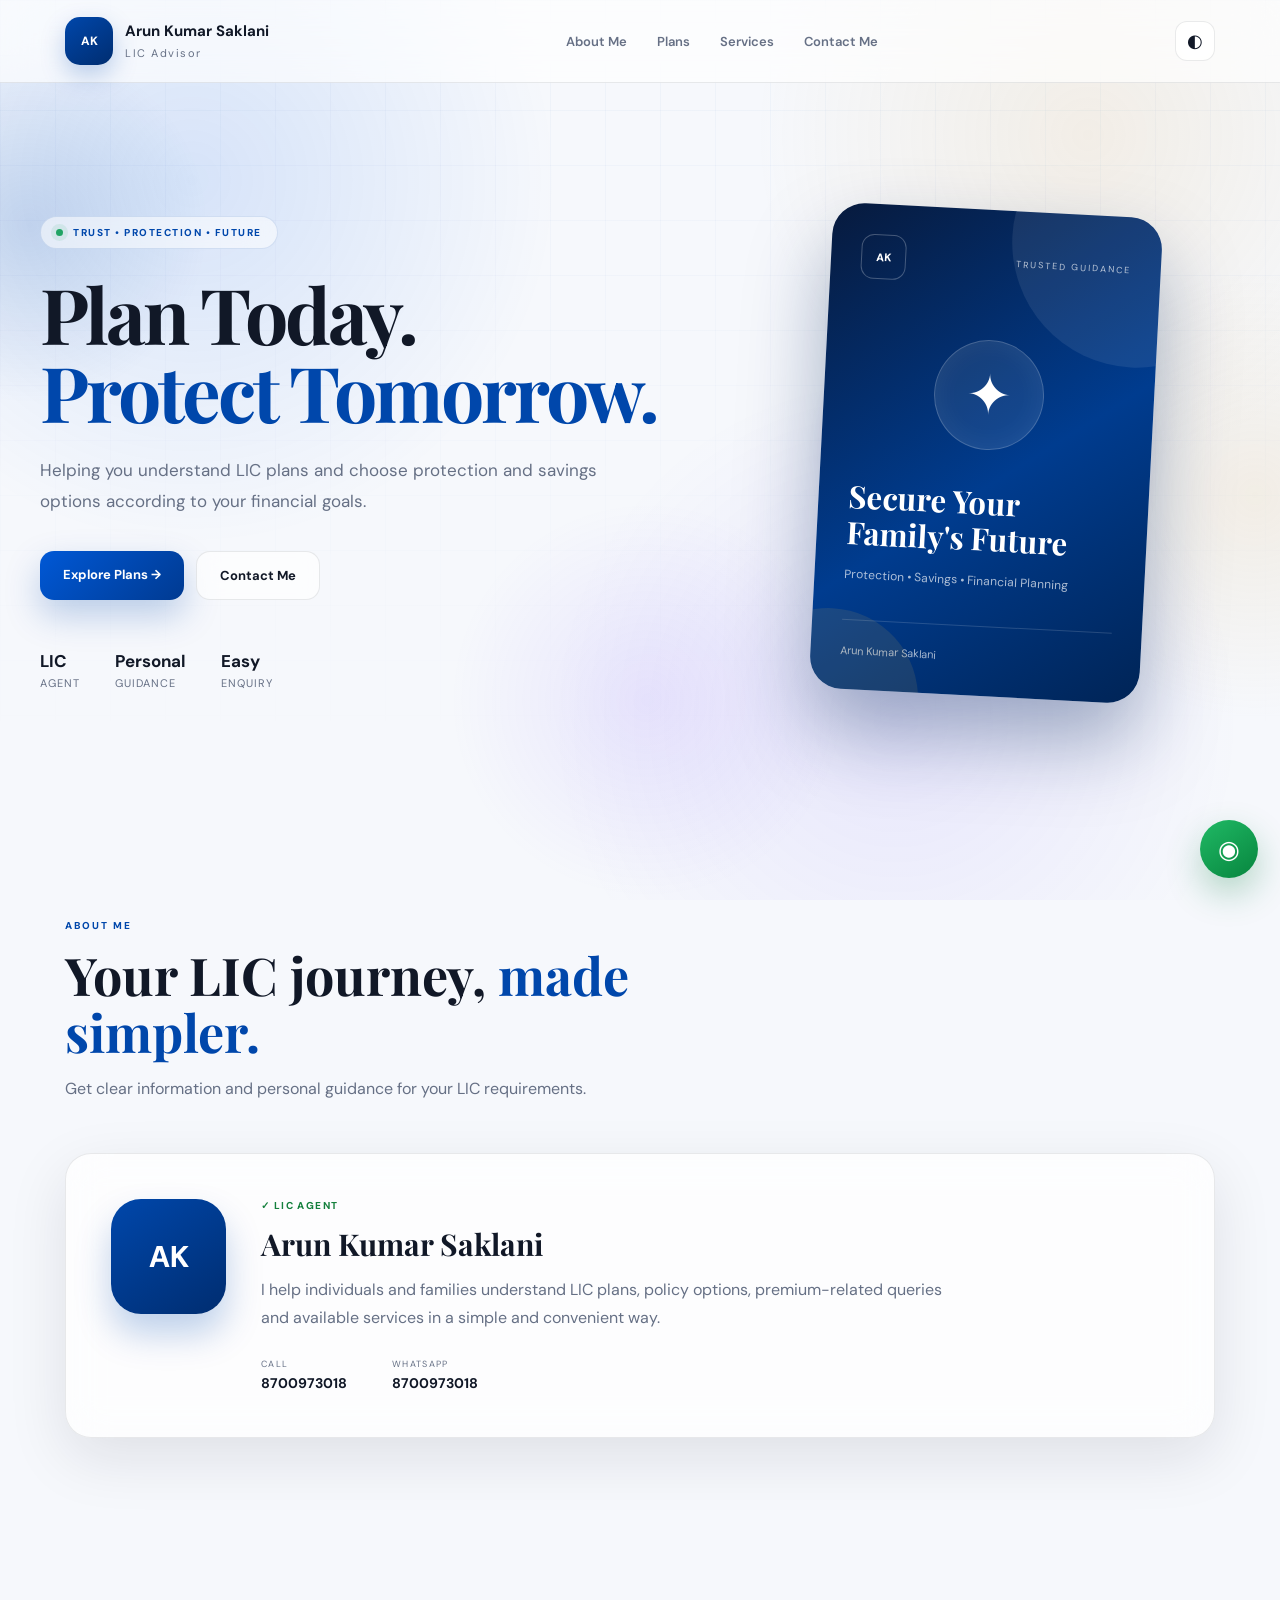
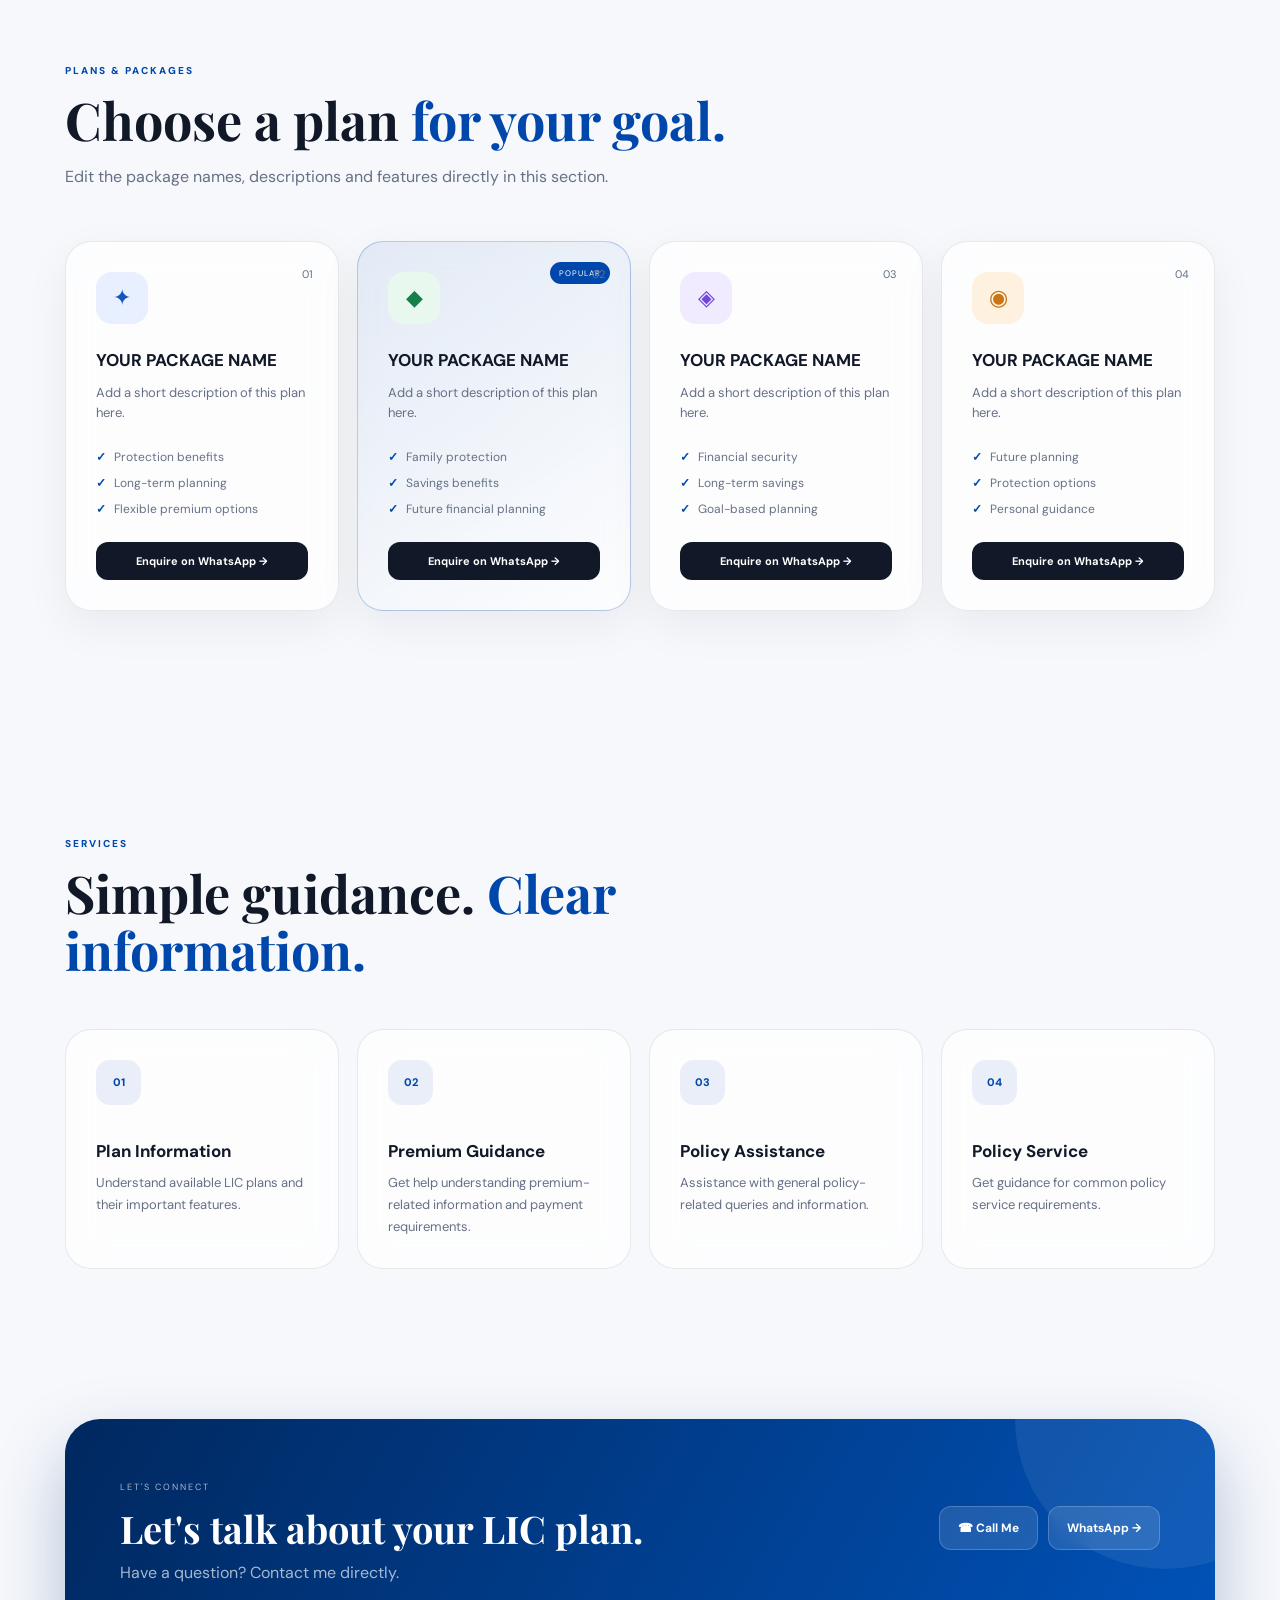
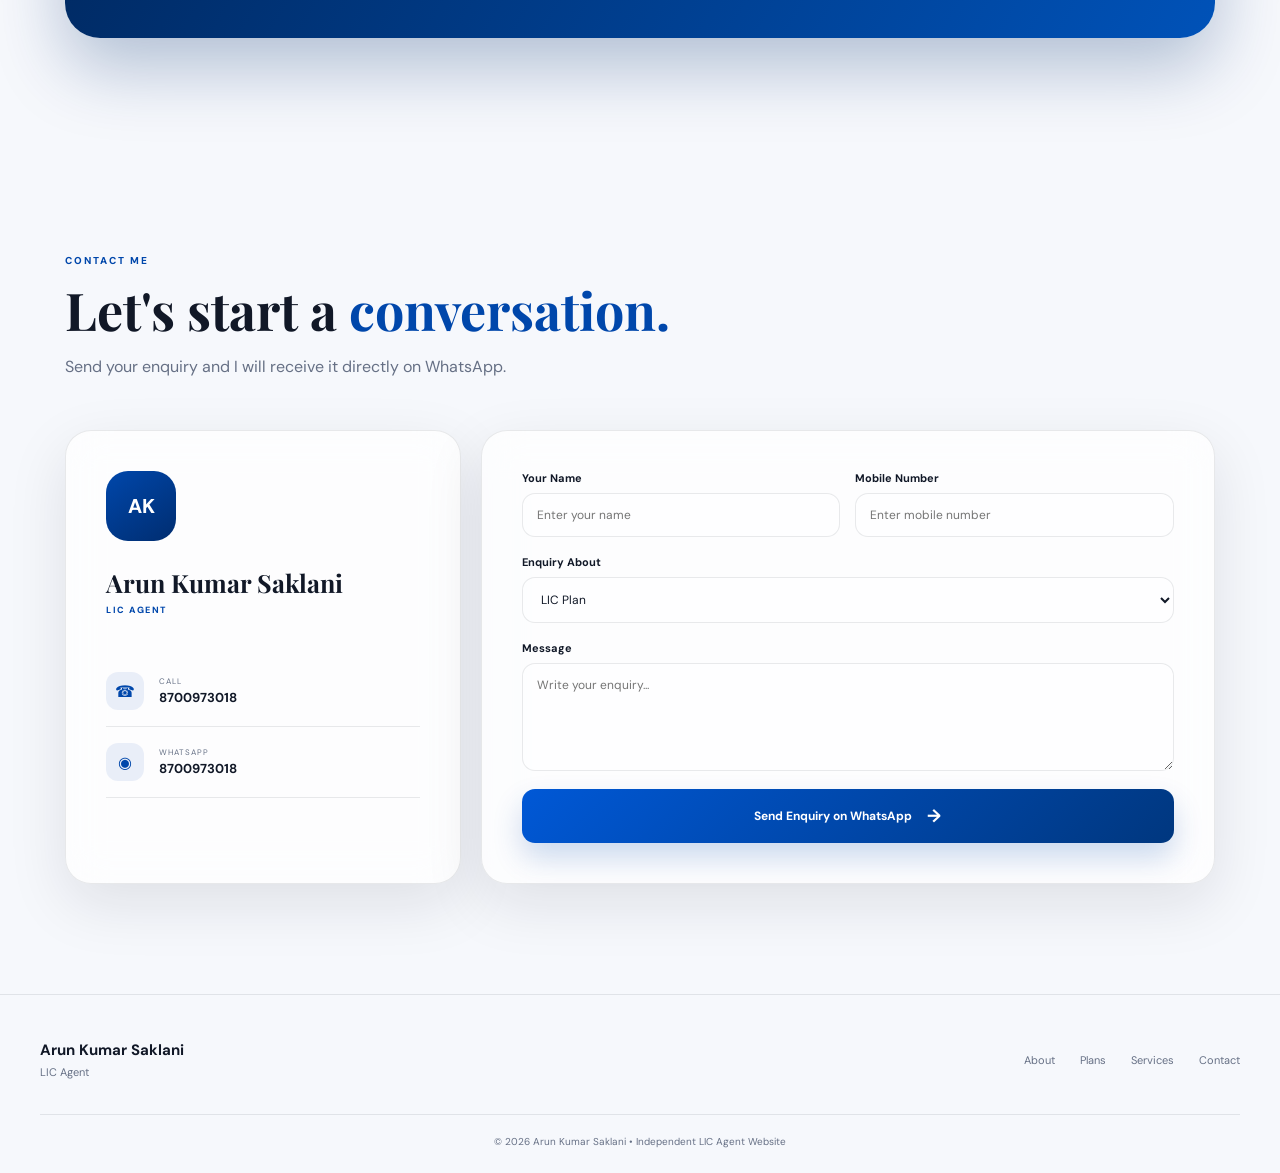
==== index.html @ cab67df2 "Update index.html" ====
<!DOCTYPE html>
<html lang="en">
<head>
    <meta charset="UTF-8">
    <meta name="viewport" content="width=device-width, initial-scale=1.0">

    <title>Arun Kumar Saklani | LIC Advisor</title>

    <link rel="stylesheet" href="style.css">
</head>

<body>

<!-- AESTHETIC BACKGROUND -->
<div class="bg">
    <div class="orb orb1"></div>
    <div class="orb orb2"></div>
    <div class="orb orb3"></div>
</div>


<!-- HEADER -->
<header class="header">

    <div class="nav-container">

        <a class="brand" href="#about">

            <div class="brand-mark">
                AK
            </div>

            <div class="brand-text">
                <h2>Arun Kumar Saklani</h2>
                <span>LIC Advisor</span>
            </div>

        </a>


        <nav id="navMenu">

            <a href="#about">About Me</a>
            <a href="#plans">Plans</a>
            <a href="#services">Services</a>
            <a href="#contact">Contact Me</a>

        </nav>


        <div class="nav-buttons">

            <button
                class="theme-btn"
                onclick="toggleTheme()"
                aria-label="Toggle theme">
                ◐
            </button>

            <button
                class="menu-btn"
                onclick="toggleMenu()"
                aria-label="Open menu">
                ☰
            </button>

        </div>

    </div>

</header>



<!-- HERO -->
<section class="hero">

    <div class="hero-container">


        <!-- LEFT -->
        <div class="hero-content">

            <div class="premium-badge">
                <span></span>
                TRUST • PROTECTION • FUTURE
            </div>


            <h1>
                Plan Today.
                <br>
                <strong>Protect Tomorrow.</strong>
            </h1>


            <p>
                Helping you understand LIC plans and choose
                protection and savings options according to
                your financial goals.
            </p>


            <div class="hero-buttons">

                <a
                    href="#plans"
                    class="primary-btn">
                    Explore Plans →
                </a>

                <a
                    href="#contact"
                    class="secondary-btn">
                    Contact Me
                </a>

            </div>


            <div class="hero-stats">

                <div>
                    <strong>LIC</strong>
                    <span>Agent</span>
                </div>

                <div>
                    <strong>Personal</strong>
                    <span>Guidance</span>
                </div>

                <div>
                    <strong>Easy</strong>
                    <span>Enquiry</span>
                </div>

            </div>

        </div>



        <!-- RIGHT -->
        <div class="hero-visual">

            <div class="glow-circle"></div>


            <div class="security-card">

                <div class="card-top">

                    <div class="card-symbol">
                        AK
                    </div>

                    <span>
                        TRUSTED GUIDANCE
                    </span>

                </div>


                <div class="shield">
                    ✦
                </div>


                <h3>
                    Secure Your
                    <br>
                    Family's Future
                </h3>


                <p>
                    Protection • Savings • Financial Planning
                </p>


                <div class="card-line"></div>


                <small>
                    Arun Kumar Saklani
                </small>

            </div>

        </div>

    </div>

</section>



<!-- ABOUT -->
<section id="about" class="section">

    <div class="section-heading">

        <span>ABOUT ME</span>

        <h2>
            Your LIC journey,
            <strong>made simpler.</strong>
        </h2>

        <p>
            Get clear information and personal guidance
            for your LIC requirements.
        </p>

    </div>


    <div class="about-card">

        <div class="profile-symbol">
            AK
        </div>


        <div class="about-content">

            <div class="verified">
                ✓ LIC AGENT
            </div>


            <h3>
                Arun Kumar Saklani
            </h3>


            <p>
                I help individuals and families understand
                LIC plans, policy options, premium-related
                queries and available services in a simple
                and convenient way.
            </p>


            <div class="contact-mini">

                <div>
                    <span>CALL</span>
                    <strong>8700973018</strong>
                </div>


                <div>
                    <span>WHATSAPP</span>
                    <strong>8700973018</strong>
                </div>

            </div>

        </div>

    </div>

</section>



<!-- PLANS -->
<section id="plans" class="section plans-section">

    <div class="section-heading">

        <span>PLANS & PACKAGES</span>

        <h2>
            Choose a plan
            <strong>for your goal.</strong>
        </h2>

        <p>
            Edit the package names, descriptions and features
            directly in this section.
        </p>

    </div>


    <div class="plans-grid">


        <!-- PACKAGE 1 -->
        <article class="plan-card">

            <div class="plan-icon blue">
                ✦
            </div>

            <div class="plan-number">
                01
            </div>


            <h3>
                YOUR PACKAGE NAME
            </h3>


            <p>
                Add a short description of this plan here.
            </p>


            <ul>

                <li>Protection benefits</li>
                <li>Long-term planning</li>
                <li>Flexible premium options</li>

            </ul>


            <button
                onclick="planMessage('YOUR PACKAGE NAME')">

                Enquire on WhatsApp →

            </button>

        </article>



        <!-- PACKAGE 2 -->
        <article class="plan-card featured">

            <div class="popular">
                POPULAR
            </div>


            <div class="plan-icon green">
                ◆
            </div>


            <div class="plan-number">
                02
            </div>


            <h3>
                YOUR PACKAGE NAME
            </h3>


            <p>
                Add a short description of this plan here.
            </p>


            <ul>

                <li>Family protection</li>
                <li>Savings benefits</li>
                <li>Future financial planning</li>

            </ul>


            <button
                onclick="planMessage('YOUR PACKAGE NAME')">

                Enquire on WhatsApp →

            </button>

        </article>



        <!-- PACKAGE 3 -->
        <article class="plan-card">

            <div class="plan-icon purple">
                ◈
            </div>


            <div class="plan-number">
                03
            </div>


            <h3>
                YOUR PACKAGE NAME
            </h3>


            <p>
                Add a short description of this plan here.
            </p>


            <ul>

                <li>Financial security</li>
                <li>Long-term savings</li>
                <li>Goal-based planning</li>

            </ul>


            <button
                onclick="planMessage('YOUR PACKAGE NAME')">

                Enquire on WhatsApp →

            </button>

        </article>



        <!-- PACKAGE 4 -->
        <article class="plan-card">

            <div class="plan-icon orange">
                ◉
            </div>


            <div class="plan-number">
                04
            </div>


            <h3>
                YOUR PACKAGE NAME
            </h3>


            <p>
                Add a short description of this plan here.
            </p>


            <ul>

                <li>Future planning</li>
                <li>Protection options</li>
                <li>Personal guidance</li>

            </ul>


            <button
                onclick="planMessage('YOUR PACKAGE NAME')">

                Enquire on WhatsApp →

            </button>

        </article>

    </div>

</section>



<!-- SERVICES -->
<section id="services" class="section">

    <div class="section-heading">

        <span>SERVICES</span>

        <h2>
            Simple guidance.
            <strong>Clear information.</strong>
        </h2>

    </div>


    <div class="services-grid">


        <div class="service-card">

            <div class="service-icon">
                01
            </div>

            <h3>
                Plan Information
            </h3>

            <p>
                Understand available LIC plans and
                their important features.
            </p>

        </div>



        <div class="service-card">

            <div class="service-icon">
                02
            </div>

            <h3>
                Premium Guidance
            </h3>

            <p>
                Get help understanding premium-related
                information and payment requirements.
            </p>

        </div>



        <div class="service-card">

            <div class="service-icon">
                03
            </div>

            <h3>
                Policy Assistance
            </h3>

            <p>
                Assistance with general policy-related
                queries and information.
            </p>

        </div>



        <div class="service-card">

            <div class="service-icon">
                04
            </div>

            <h3>
                Policy Service
            </h3>

            <p>
                Get guidance for common policy service
                requirements.
            </p>

        </div>

    </div>

</section>



<!-- CTA -->
<section class="cta-section">

    <div class="cta-card">

        <div>

            <span>
                LET'S CONNECT
            </span>


            <h2>
                Let's talk about
                <strong>your LIC plan.</strong>
            </h2>


            <p>
                Have a question? Contact me directly.
            </p>

        </div>


        <div class="cta-buttons">

            <a href="tel:8700973018">
                ☎ Call Me
            </a>


            <a
                href="https://wa.me/918700973018"
                target="_blank">

                WhatsApp →

            </a>

        </div>

    </div>

</section>



<!-- CONTACT -->
<section id="contact" class="section contact-section">

    <div class="section-heading">

        <span>CONTACT ME</span>

        <h2>
            Let's start a
            <strong>conversation.</strong>
        </h2>

        <p>
            Send your enquiry and I will receive it
            directly on WhatsApp.
        </p>

    </div>


    <div class="contact-grid">


        <!-- CONTACT INFORMATION -->
        <div class="contact-card">

            <div class="contact-logo">
                AK
            </div>


            <h3>
                Arun Kumar Saklani
            </h3>


            <span class="agent-label">
                LIC AGENT
            </span>


            <div class="contact-details">


                <a href="tel:8700973018">

                    <span>☎</span>

                    <div>

                        <small>
                            CALL
                        </small>

                        <strong>
                            8700973018
                        </strong>

                    </div>

                </a>



                <a
                    href="https://wa.me/918700973018"
                    target="_blank">

                    <span>◉</span>

                    <div>

                        <small>
                            WHATSAPP
                        </small>

                        <strong>
                            8700973018
                        </strong>

                    </div>

                </a>

            </div>

        </div>



        <!-- CONTACT FORM -->
        <form
            class="contact-form"
            onsubmit="sendMessage(event)">


            <div class="form-row">


                <div class="input-group">

                    <label>
                        Your Name
                    </label>

                    <input
                        type="text"
                        id="name"
                        placeholder="Enter your name"
                        required>

                </div>



                <div class="input-group">

                    <label>
                        Mobile Number
                    </label>

                    <input
                        type="tel"
                        id="mobile"
                        placeholder="Enter mobile number"
                        required>

                </div>

            </div>



            <div class="input-group">

                <label>
                    Enquiry About
                </label>

                <select id="enquiry">

                    <option>
                        LIC Plan
                    </option>

                    <option>
                        Premium
                    </option>

                    <option>
                        Policy
                    </option>

                    <option>
                        General Enquiry
                    </option>

                </select>

            </div>



            <div class="input-group">

                <label>
                    Message
                </label>

                <textarea
                    id="message"
                    rows="5"
                    placeholder="Write your enquiry..."
                    required></textarea>

            </div>



            <button
                class="send-btn"
                type="submit">

                Send Enquiry on WhatsApp

                <span>
                    →
                </span>

            </button>

        </form>

    </div>

</section>



<!-- FOOTER -->
<footer>

    <div class="footer-inner">

        <div>

            <h3>
                Arun Kumar Saklani
            </h3>

            <p>
                LIC Agent
            </p>

        </div>


        <div class="footer-right">

            <a href="#about">
                About
            </a>

            <a href="#plans">
                Plans
            </a>

            <a href="#services">
                Services
            </a>

            <a href="#contact">
                Contact
            </a>

        </div>

    </div>


    <div class="copyright">

        © 2026 Arun Kumar Saklani • Independent LIC Agent Website

    </div>

</footer>



<!-- FLOATING WHATSAPP -->
<a
    class="floating-whatsapp"
    href="https://wa.me/918700973018"
    target="_blank"
    aria-label="WhatsApp">

    ◉

</a>



<script src="script.js"></script>

</body>
</html>
---- style.css ----
@import url('https://fonts.googleapis.com/css2?family=DM+Sans:wght@400;500;600;700&family=Playfair+Display:wght@600;700&display=swap');


/* =========================
   VARIABLES
========================= */

:root {

    --bg: #f6f8fc;

    --surface: rgba(255,255,255,0.72);

    --surface-solid: #ffffff;

    --text: #111827;

    --muted: #667085;

    --primary: #0047ab;

    --primary-dark: #002e73;

    --border: rgba(15,23,42,0.09);

    --shadow:
        0 20px 60px rgba(15,23,42,0.10);

    --radius: 26px;
}


/* DARK MODE */

body.dark {

    --bg: #070b14;

    --surface: rgba(17,24,39,0.72);

    --surface-solid: #101827;

    --text: #f8fafc;

    --muted: #aab4c5;

    --border: rgba(255,255,255,0.10);

    --shadow:
        0 20px 60px rgba(0,0,0,0.35);
}


/* =========================
   RESET
========================= */

* {

    margin: 0;

    padding: 0;

    box-sizing: border-box;
}


html {

    scroll-behavior: smooth;
}


body {

    font-family:
        "DM Sans",
        sans-serif;

    background:
        var(--bg);

    color:
        var(--text);

    overflow-x: hidden;

    transition:
        background .3s ease,
        color .3s ease;
}


a {

    text-decoration: none;

    color: inherit;
}


button,
input,
textarea,
select {

    font-family: inherit;
}


/* =========================
   AESTHETIC BACKGROUND
========================= */

.bg {

    position: fixed;

    inset: 0;

    z-index: -10;

    overflow: hidden;

    background:

        radial-gradient(
            circle at 15% 20%,
            rgba(0,92,230,.13),
            transparent 28%
        ),

        radial-gradient(
            circle at 85% 15%,
            rgba(214,168,79,.12),
            transparent 25%
        ),

        radial-gradient(
            circle at 70% 80%,
            rgba(87,55,255,.09),
            transparent 30%
        );
}


/* BACKGROUND GRID */

.bg::before {

    content: "";

    position: absolute;

    inset: 0;

    background-image:

        linear-gradient(
            rgba(0,71,171,.035) 1px,
            transparent 1px
        ),

        linear-gradient(
            90deg,
            rgba(0,71,171,.035) 1px,
            transparent 1px
        );

    background-size:
        55px 55px;

    mask-image:
        linear-gradient(
            to bottom,
            black,
            transparent 85%
        );
}


.orb {

    position: absolute;

    border-radius: 50%;

    animation:
        float 12s ease-in-out infinite;
}


.orb1 {

    width: 360px;

    height: 360px;

    background:
        radial-gradient(
            circle,
            rgba(0,71,171,.16),
            transparent 70%
        );

    top: 5%;

    left: -150px;
}


.orb2 {

    width: 450px;

    height: 450px;

    background:
        radial-gradient(
            circle,
            rgba(214,168,79,.13),
            transparent 70%
        );

    top: 30%;

    right: -200px;

    animation-delay:
        -4s;
}


.orb3 {

    width: 400px;

    height: 400px;

    background:
        radial-gradient(
            circle,
            rgba(110,70,255,.10),
            transparent 70%
        );

    bottom: 0;

    left: 35%;

    animation-delay:
        -7s;
}


@keyframes float {

    0%,100% {

        transform:
            translateY(0)
            scale(1);
    }

    50% {

        transform:
            translateY(-35px)
            scale(1.05);
    }
}


/* =========================
   HEADER
========================= */

.header {

    position: sticky;

    top: 0;

    z-index: 100;

    backdrop-filter:
        blur(20px);

    background:
        rgba(255,255,255,.65);

    border-bottom:
        1px solid var(--border);
}


body.dark .header {

    background:
        rgba(7,11,20,.70);
}


.nav-container {

    max-width: 1200px;

    margin: auto;

    padding:
        17px 25px;

    display: flex;

    align-items: center;

    justify-content: space-between;

    gap: 20px;
}


/* BRAND */

.brand {

    display: flex;

    align-items: center;

    gap: 12px;
}


.brand-mark {

    width: 48px;

    height: 48px;

    border-radius: 15px;

    display: grid;

    place-items: center;

    color: white;

    font-size: 12px;

    font-weight: 800;

    background:
        linear-gradient(
            145deg,
            #0047ab,
            #002d70
        );

    box-shadow:
        0 10px 25px
        rgba(0,71,171,.25);
}


.brand h2 {

    font-size: 15px;

    font-weight: 700;
}


.brand span {

    font-size: 11px;

    color:
        var(--muted);

    letter-spacing:
        1.5px;
}


/* NAV */

nav {

    display: flex;

    align-items: center;

    gap: 30px;
}


nav a {

    font-size: 13px;

    font-weight: 600;

    color:
        var(--muted);

    transition:
        .25s;
}


nav a:hover {

    color:
        var(--primary);

    transform:
        translateY(-1px);
}


/* NAV BUTTONS */

.nav-buttons {

    display: flex;

    gap: 8px;
}


.theme-btn,
.menu-btn {

    width: 40px;

    height: 40px;

    border:
        1px solid var(--border);

    background:
        var(--surface);

    color:
        var(--text);

    border-radius:
        12px;

    cursor:
        pointer;

    font-size:
        18px;

    backdrop-filter:
        blur(10px);
}


.menu-btn {

    display: none;
}


/* =========================
   HERO
========================= */

.hero {

    min-height:
        720px;

    display:
        flex;

    align-items:
        center;

    padding:
        100px 25px 80px;

    position:
        relative;
}


.hero-container {

    width: 100%;

    max-width:
        1200px;

    margin:
        auto;

    display:
        grid;

    grid-template-columns:
        1.1fr .9fr;

    align-items:
        center;

    gap:
        70px;
}


.premium-badge {

    display:
        inline-flex;

    align-items:
        center;

    gap:
        10px;

    padding:
        9px 15px;

    border-radius:
        100px;

    border:
        1px solid
        rgba(0,71,171,.13);

    background:
        rgba(255,255,255,.55);

    backdrop-filter:
        blur(15px);

    color:
        var(--primary);

    font-size:
        10px;

    font-weight:
        800;

    letter-spacing:
        1.5px;
}


.premium-badge span {

    width:
        7px;

    height:
        7px;

    border-radius:
        50%;

    background:
        #20a464;

    box-shadow:
        0 0 0 5px
        rgba(32,164,100,.10);
}


.hero h1 {

    font-family:
        "Playfair Display",
        serif;

    font-size:
        clamp(48px, 6vw, 78px);

    line-height:
        1.02;

    letter-spacing:
        -3px;

    margin:
        25px 0;
}


.hero h1 strong {

    color:
        var(--primary);
}


.hero-content > p {

    max-width:
        570px;

    font-size:
        17px;

    line-height:
        1.8;

    color:
        var(--muted);
}


/* HERO BUTTONS */

.hero-buttons {

    display:
        flex;

    gap:
        12px;

    margin-top:
        35px;
}


.primary-btn,
.secondary-btn {

    padding:
        15px 23px;

    border-radius:
        14px;

    font-weight:
        700;

    font-size:
        13px;

    transition:
        .3s;
}


.primary-btn {

    color:
        white;

    background:
        linear-gradient(
            135deg,
            #0058d6,
            #003a91
        );

    box-shadow:
        0 15px 35px
        rgba(0,71,171,.25);
}


.primary-btn:hover {

    transform:
        translateY(-3px);

    box-shadow:
        0 20px 45px
        rgba(0,71,171,.35);
}


.secondary-btn {

    background:
        rgba(255,255,255,.65);

    border:
        1px solid var(--border);

    color:
        var(--text);

    backdrop-filter:
        blur(10px);
}


.secondary-btn:hover {

    transform:
        translateY(-3px);
}


/* HERO STATS */

.hero-stats {

    display:
        flex;

    gap:
        35px;

    margin-top:
        50px;
}


.hero-stats div {

    display:
        flex;

    flex-direction:
        column;

    gap:
        4px;
}


.hero-stats strong {

    font-size:
        17px;
}


.hero-stats span {

    color:
        var(--muted);

    font-size:
        11px;

    text-transform:
        uppercase;

    letter-spacing:
        1px;
}


/* =========================
   HERO CARD
========================= */

.hero-visual {

    position:
        relative;

    min-height:
        480px;

    display:
        grid;

    place-items:
        center;
}


.glow-circle {

    position:
        absolute;

    width:
        380px;

    height:
        380px;

    border-radius:
        50%;

    background:
        radial-gradient(
            circle,
            rgba(0,71,171,.18),
            transparent 68%
        );

    filter:
        blur(5px);
}


.security-card {

    width:
        330px;

    min-height:
        420px;

    padding:
        30px;

    border-radius:
        32px;

    color:
        white;

    position:
        relative;

    overflow:
        hidden;

    background:
        linear-gradient(
            145deg,
            #071a3d,
            #003c8f 55%,
            #002456
        );

    box-shadow:
        0 40px 80px
        rgba(0,35,90,.35);

    transform:
        rotate(3deg);

    transition:
        .5s;
}


.security-card:hover {

    transform:
        rotate(0deg)
        translateY(-8px);
}


.security-card::before {

    content:
        "";

    position:
        absolute;

    width:
        250px;

    height:
        250px;

    border-radius:
        50%;

    top:
        -100px;

    right:
        -100px;

    background:
        rgba(255,255,255,.08);
}


.security-card::after {

    content:
        "";

    position:
        absolute;

    width:
        180px;

    height:
        180px;

    border-radius:
        50%;

    bottom:
        -100px;

    left:
        -70px;

    background:
        rgba(214,168,79,.12);
}


.card-top {

    display:
        flex;

    justify-content:
        space-between;

    align-items:
        center;

    position:
        relative;

    z-index:
        2;
}


.card-top span {

    font-size:
        9px;

    letter-spacing:
        2px;

    opacity:
        .7;
}


.card-symbol {

    width:
        45px;

    height:
        45px;

    display:
        grid;

    place-items:
        center;

    border-radius:
        13px;

    border:
        1px solid
        rgba(255,255,255,.25);

    font-size:
        11px;

    font-weight:
        800;
}


.shield {

    width:
        110px;

    height:
        110px;

    border-radius:
        50%;

    margin:
        55px auto 35px;

    display:
        grid;

    place-items:
        center;

    font-size:
        55px;

    border:
        1px solid
        rgba(255,255,255,.2);

    background:
        rgba(255,255,255,.08);

    box-shadow:
        inset 0 0 30px
        rgba(255,255,255,.06);
}


.security-card h3 {

    font-family:
        "Playfair Display",
        serif;

    font-size:
        31px;

    line-height:
        1.15;

    position:
        relative;

    z-index:
        2;
}


.security-card p {

    margin-top:
        16px;

    color:
        rgba(255,255,255,.68);

    font-size:
        12px;

    line-height:
        1.6;
}


.card-line {

    height:
        1px;

    background:
        rgba(255,255,255,.15);

    margin:
        35px 0 18px;
}


.security-card small {

    color:
        rgba(255,255,255,.65);

    font-size:
        11px;
}


/* =========================
   SECTIONS
========================= */

.section {

    max-width:
        1200px;

    margin:
        auto;

    padding:
        110px 25px;
}


.section-heading {

    max-width:
        720px;

    margin-bottom:
        50px;
}


.section-heading > span {

    color:
        var(--primary);

    font-size:
        10px;

    font-weight:
        800;

    letter-spacing:
        2px;
}


.section-heading h2 {

    font-family:
        "Playfair Display",
        serif;

    font-size:
        clamp(34px, 5vw, 52px);

    line-height:
        1.1;

    margin-top:
        12px;
}


.section-heading h2 strong {

    color:
        var(--primary);
}


.section-heading p {

    color:
        var(--muted);

    margin-top:
        15px;

    line-height:
        1.7;
}


/* =========================
   ABOUT
========================= */

.about-card {

    display:
        flex;

    gap:
        35px;

    padding:
        45px;

    border:
        1px solid var(--border);

    background:
        var(--surface);

    backdrop-filter:
        blur(20px);

    border-radius:
        var(--radius);

    box-shadow:
        var(--shadow);
}


.profile-symbol {

    min-width:
        115px;

    height:
        115px;

    border-radius:
        30px;

    display:
        grid;

    place-items:
        center;

    color:
        white;

    font-size:
        30px;

    font-weight:
        800;

    background:
        linear-gradient(
            145deg,
            #0047ab,
            #002d70
        );

    box-shadow:
        0 20px 35px
        rgba(0,71,171,.25);
}


.verified {

    color:
        #15803d;

    font-size:
        10px;

    font-weight:
        800;

    letter-spacing:
        1.4px;

    margin-bottom:
        12px;
}


.about-content h3 {

    font-family:
        "Playfair Display",
        serif;

    font-size:
        30px;
}


.about-content > p {

    color:
        var(--muted);

    line-height:
        1.8;

    margin-top:
        12px;

    max-width:
        700px;
}


.contact-mini {

    display:
        flex;

    gap:
        45px;

    margin-top:
        25px;
}


.contact-mini div {

    display:
        flex;

    flex-direction:
        column;

    gap:
        4px;
}


.contact-mini span {

    font-size:
        9px;

    color:
        var(--muted);

    letter-spacing:
        1.3px;
}


.contact-mini strong {

    font-size:
        14px;
}


/* =========================
   PLANS
========================= */

.plans-grid {

    display:
        grid;

    grid-template-columns:
        repeat(4,1fr);

    gap:
        18px;
}


.plan-card {

    padding:
        30px;

    border-radius:
        var(--radius);

    background:
        var(--surface);

    border:
        1px solid var(--border);

    backdrop-filter:
        blur(20px);

    box-shadow:
        0 15px 45px
        rgba(15,23,42,.06);

    position:
        relative;

    overflow:
        hidden;

    transition:
        .35s;
}


.plan-card:hover {

    transform:
        translateY(-8px);

    box-shadow:
        0 25px 60px
        rgba(15,23,42,.12);
}


.plan-card.featured {

    border:
        1px solid
        rgba(0,71,171,.25);

    background:
        linear-gradient(
            145deg,
            rgba(0,71,171,.08),
            var(--surface)
        );
}


.popular {

    position:
        absolute;

    top:
        20px;

    right:
        20px;

    font-size:
        8px;

    letter-spacing:
        1px;

    padding:
        6px 9px;

    border-radius:
        50px;

    background:
        var(--primary);

    color:
        white;
}


.plan-icon {

    width:
        52px;

    height:
        52px;

    border-radius:
        16px;

    display:
        grid;

    place-items:
        center;

    font-size:
        22px;

    margin-bottom:
        25px;
}


.blue {

    background:
        #e8f0ff;

    color:
        #1455c0;
}


.green {

    background:
        #e8f8ef;

    color:
        #16804a;
}


.purple {

    background:
        #f0ebff;

    color:
        #7047d9;
}


.orange {

    background:
        #fff1df;

    color:
        #c87518;
}


.plan-number {

    position:
        absolute;

    top:
        25px;

    right:
        25px;

    color:
        var(--muted);

    font-size:
        11px;
}


.plan-card h3 {

    font-size:
        17px;

    margin-bottom:
        12px;
}


.plan-card p {

    color:
        var(--muted);

    font-size:
        13px;

    line-height:
        1.6;
}


.plan-card ul {

    list-style:
        none;

    margin:
        25px 0;
}


.plan-card li {

    font-size:
        12px;

    color:
        var(--muted);

    margin-bottom:
        10px;
}


.plan-card li::before {

    content:
        "✓";

    color:
        var(--primary);

    font-weight:
        800;

    margin-right:
        8px;
}


.plan-card button {

    width:
        100%;

    padding:
        12px;

    border:
        0;

    border-radius:
        12px;

    background:
        var(--text);

    color:
        var(--surface-solid);

    cursor:
        pointer;

    font-size:
        11px;

    font-weight:
        700;

    transition:
        .25s;
}


.plan-card button:hover {

    background:
        var(--primary);

    color:
        white;
}


/* =========================
   SERVICES
========================= */

.services-grid {

    display:
        grid;

    grid-template-columns:
        repeat(4,1fr);

    gap:
        18px;
}


.service-card {

    padding:
        30px;

    min-height:
        230px;

    border-radius:
        var(--radius);

    background:
        var(--surface);

    border:
        1px solid var(--border);

    backdrop-filter:
        blur(18px);

    transition:
        .3s;
}


.service-card:hover {

    transform:
        translateY(-6px);

    border-color:
        rgba(0,71,171,.20);
}


.service-icon {

    width:
        45px;

    height:
        45px;

    border-radius:
        14px;

    display:
        grid;

    place-items:
        center;

    background:
        rgba(0,71,171,.08);

    color:
        var(--primary);

    font-weight:
        800;

    font-size:
        11px;

    margin-bottom:
        35px;
}


.service-card h3 {

    font-size:
        17px;

    margin-bottom:
        10px;
}


.service-card p {

    color:
        var(--muted);

    font-size:
        13px;

    line-height:
        1.7;
}


/* =========================
   CTA
========================= */

.cta-section {

    max-width:
        1200px;

    margin:
        auto;

    padding:
        40px 25px 100px;
}


.cta-card {

    padding:
        55px;

    border-radius:
        35px;

    color:
        white;

    display:
        flex;

    align-items:
        center;

    justify-content:
        space-between;

    gap:
        40px;

    position:
        relative;

    overflow:
        hidden;

    background:
        linear-gradient(
            120deg,
            #00285f,
            #0052b8
        );

    box-shadow:
        0 30px 70px
        rgba(0,48,110,.28);
}


.cta-card::after {

    content:
        "";

    position:
        absolute;

    width:
        300px;

    height:
        300px;

    border-radius:
        50%;

    right:
        -100px;

    top:
        -150px;

    background:
        rgba(255,255,255,.07);
}


.cta-card > div {

    position:
        relative;

    z-index:
        2;
}


.cta-card span {

    font-size:
        9px;

    letter-spacing:
        2px;

    opacity:
        .65;
}


.cta-card h2 {

    font-family:
        "Playfair Display",
        serif;

    font-size:
        38px;

    margin-top:
        8px;
}


.cta-card p {

    margin-top:
        8px;

    opacity:
        .65;
}


.cta-buttons {

    display:
        flex;

    gap:
        10px;
}


.cta-buttons a {

    padding:
        13px 18px;

    border-radius:
        12px;

    font-size:
        12px;

    font-weight:
        700;

    background:
        rgba(255,255,255,.12);

    border:
        1px solid
        rgba(255,255,255,.20);

    backdrop-filter:
        blur(10px);
}


/* =========================
   CONTACT
========================= */

.contact-grid {

    display:
        grid;

    grid-template-columns:
        .7fr 1.3fr;

    gap:
        20px;
}


.contact-card,
.contact-form {

    padding:
        40px;

    border-radius:
        var(--radius);

    background:
        var(--surface);

    border:
        1px solid var(--border);

    backdrop-filter:
        blur(20px);

    box-shadow:
        var(--shadow);
}


.contact-logo {

    width:
        70px;

    height:
        70px;

    border-radius:
        22px;

    display:
        grid;

    place-items:
        center;

    background:
        linear-gradient(
            145deg,
            #0047ab,
            #002d70
        );

    color:
        white;

    font-size:
        20px;

    font-weight:
        800;

    margin-bottom:
        25px;
}


.contact-card h3 {

    font-family:
        "Playfair Display",
        serif;

    font-size:
        25px;
}


.agent-label {

    display:
        block;

    color:
        var(--primary);

    font-size:
        9px;

    font-weight:
        800;

    letter-spacing:
        1.5px;

    margin-top:
        5px;
}


.contact-details {

    margin-top:
        40px;
}


.contact-details a {

    display:
        flex;

    align-items:
        center;

    gap:
        15px;

    padding:
        16px 0;

    border-bottom:
        1px solid var(--border);
}


.contact-details a > span {

    width:
        38px;

    height:
        38px;

    display:
        grid;

    place-items:
        center;

    border-radius:
        12px;

    background:
        rgba(0,71,171,.08);

    color:
        var(--primary);
}


.contact-details div {

    display:
        flex;

    flex-direction:
        column;

    gap:
        3px;
}


.contact-details small {

    font-size:
        8px;

    color:
        var(--muted);

    letter-spacing:
        1px;
}


.contact-details strong {

    font-size:
        13px;
}


/* FORM */

.form-row {

    display:
        grid;

    grid-template-columns:
        1fr 1fr;

    gap:
        15px;
}


.input-group {

    display:
        flex;

    flex-direction:
        column;

    gap:
        8px;

    margin-bottom:
        18px;
}


.input-group label {

    font-size:
        11px;

    font-weight:
        700;
}


.input-group input,
.input-group textarea,
.input-group select {

    width:
        100%;

    border:
        1px solid var(--border);

    background:
        rgba(255,255,255,.35);

    color:
        var(--text);

    outline:
        none;

    border-radius:
        13px;

    padding:
        13px 14px;

    font-size:
        12px;

    resize:
        vertical;
}


body.dark
.input-group input,
body.dark
.input-group textarea,
body.dark
.input-group select {

    background:
        rgba(255,255,255,.04);
}


.input-group input:focus,
.input-group textarea:focus,
.input-group select:focus {

    border-color:
        rgba(0,71,171,.45);

    box-shadow:
        0 0 0 4px
        rgba(0,71,171,.07);
}


.send-btn {

    width:
        100%;

    border:
        0;

    padding:
        15px;

    border-radius:
        13px;

    background:
        linear-gradient(
            135deg,
            #0058d6,
            #00377f
        );

    color:
        white;

    font-size:
        12px;

    font-weight:
        700;

    cursor:
        pointer;

    display:
        flex;

    align-items:
        center;

    justify-content:
        center;

    gap:
        15px;

    box-shadow:
        0 15px 30px
        rgba(0,71,171,.20);
}


.send-btn span {

    font-size:
        18px;
}


/* =========================
   FOOTER
========================= */

footer {

    border-top:
        1px solid var(--border);

    padding:
        45px 25px 25px;
}


.footer-inner {

    max-width:
        1200px;

    margin:
        auto;

    display:
        flex;

    justify-content:
        space-between;

    gap:
        30px;
}


.footer-inner h3 {

    font-size:
        15px;
}


.footer-inner p {

    color:
        var(--muted);

    font-size:
        11px;

    margin-top:
        5px;
}


.footer-right {

    display:
        flex;

    gap:
        25px;

    align-items:
        center;
}


.footer-right a {

    color:
        var(--muted);

    font-size:
        11px;
}


.footer-right a:hover {

    color:
        var(--primary);
}


.copyright {

    max-width:
        1200px;

    margin:
        35px auto 0;

    padding-top:
        20px;

    border-top:
        1px solid var(--border);

    text-align:
        center;

    color:
        var(--muted);

    font-size:
        10px;
}


/* =========================
   FLOATING WHATSAPP
========================= */

.floating-whatsapp {

    position:
        fixed;

    right:
        22px;

    bottom:
        22px;

    width:
        58px;

    height:
        58px;

    display:
        grid;

    place-items:
        center;

    border-radius:
        50%;

    background:
        linear-gradient(
            145deg,
            #20b965,
            #07853e
        );

    color:
        white;

    font-size:
        25px;

    box-shadow:
        0 15px 35px
        rgba(15,130,70,.30);

    z-index:
        90;

    transition:
        .3s;
}


.floating-whatsapp:hover {

    transform:
        translateY(-5px)
        scale(1.05);
}


/* =========================
   TABLET
========================= */

@media(max-width:900px) {

    nav {

        display:
            none;

        position:
            absolute;

        left:
            20px;

        right:
            20px;

        top:
            75px;

        padding:
            20px;

        flex-direction:
            column;

        align-items:
            stretch;

        background:
            var(--surface-solid);

        border:
            1px solid var(--border);

        border-radius:
            20px;

        box-shadow:
            var(--shadow);
    }


    nav.active {

        display:
            flex;
    }


    .menu-btn {

        display:
            block;
    }


    .hero-container {

        grid-template-columns:
            1fr;

        text-align:
            center;
    }


    .hero-content > p {

        margin:
            auto;
    }


    .hero-buttons,
    .hero-stats {

        justify-content:
            center;
    }


    .hero-visual {

        min-height:
            430px;
    }


    .plans-grid,
    .services-grid {

        grid-template-columns:
            repeat(2,1fr);
    }


    .contact-grid {

        grid-template-columns:
            1fr;
    }

}


/* =========================
   MOBILE
========================= */

@media(max-width:600px) {

    .nav-container {

        padding:
            13px 17px;
    }


    .brand h2 {

        font-size:
            13px;
    }


    .brand span {

        font-size:
            9px;
    }


    .brand-mark {

        width:
            42px;

        height:
            42px;
    }


    .hero {

        padding:
            75px 18px 60px;
    }


    .hero h1 {

        font-size:
            47px;

        letter-spacing:
            -2px;
    }


    .hero-content > p {

        font-size:
            14px;
    }


    .hero-buttons {

        flex-direction:
            column;
    }


    .primary-btn,
    .secondary-btn {

        text-align:
            center;

        width:
            100%;
    }


    .hero-stats {

        gap:
            20px;
    }


    .security-card {

        width:
            290px;

        min-height:
            390px;
    }


    .section {

        padding:
            75px 18px;
    }


    .about-card {

        padding:
            25px;

        flex-direction:
            column;
    }


    .contact-mini {

        flex-direction:
            column;

        gap:
            15px;
    }


    .plans-grid,
    .services-grid {

        grid-template-columns:
            1fr;
    }


    .cta-section {

        padding:
            20px 18px 70px;
    }


    .cta-card {

        padding:
            35px 25px;

        flex-direction:
            column;

        align-items:
            flex-start;
    }


    .cta-card h2 {

        font-size:
            32px;
    }


    .cta-buttons {

        width:
            100%;

        flex-direction:
            column;
    }


    .cta-buttons a {

        text-align:
            center;
    }


    .contact-card,
    .contact-form {

        padding:
            25px;
    }


    .form-row {

        grid-template-columns:
            1fr;
    }


    .footer-inner {

        flex-direction:
            column;
    }


    .footer-right {

        flex-wrap:
            wrap;
    }

}
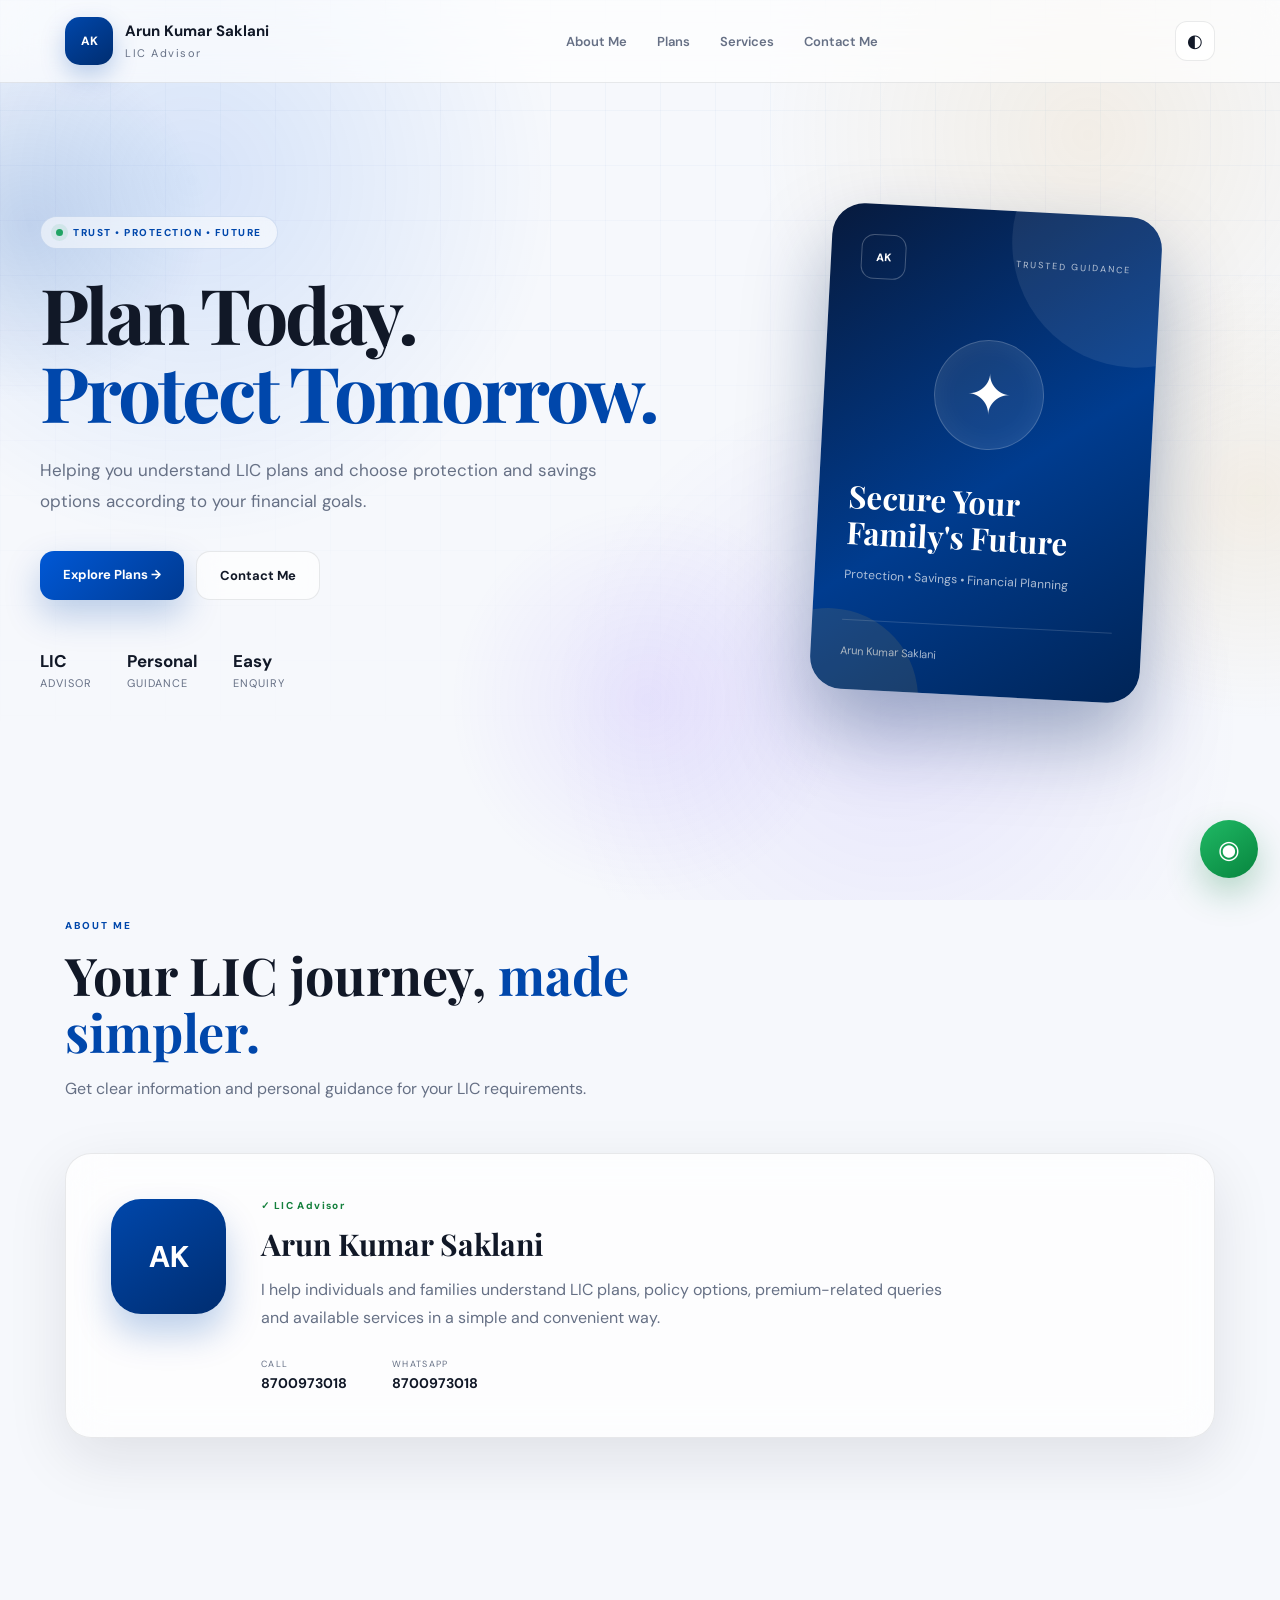
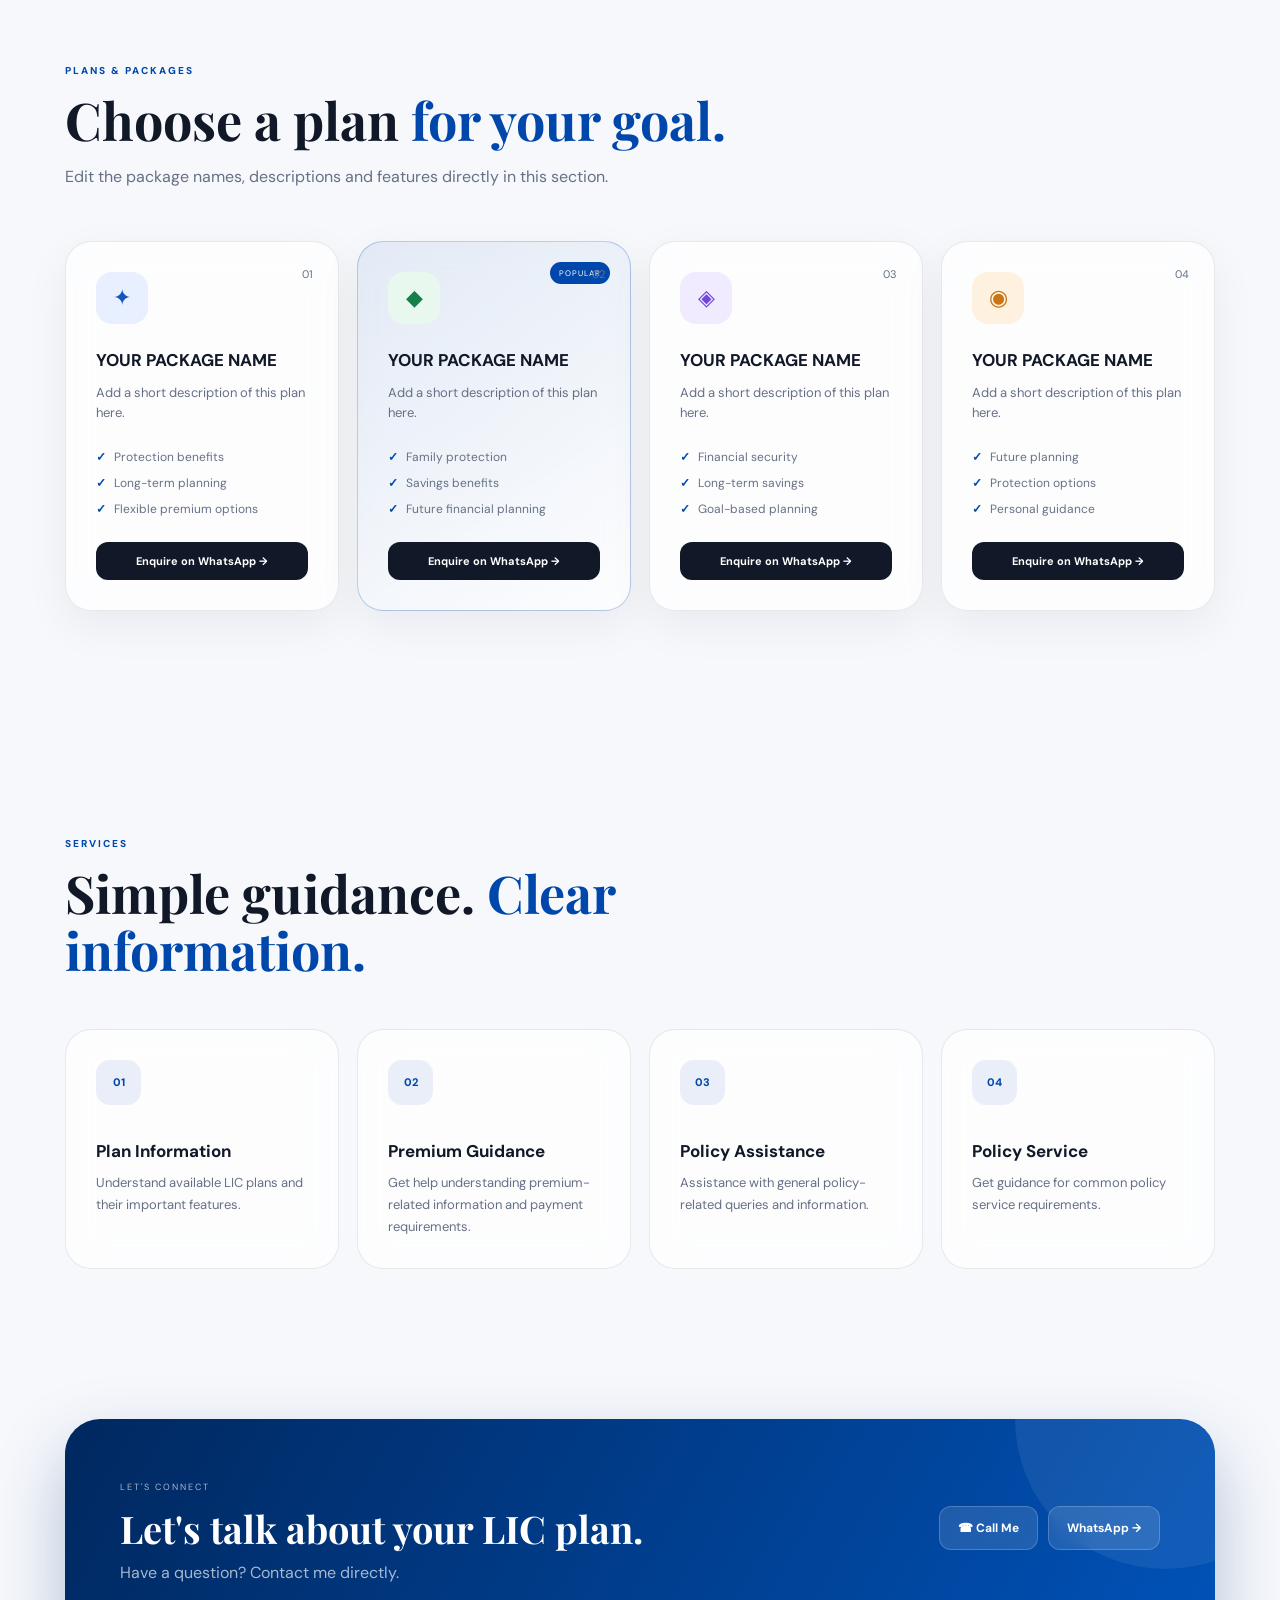
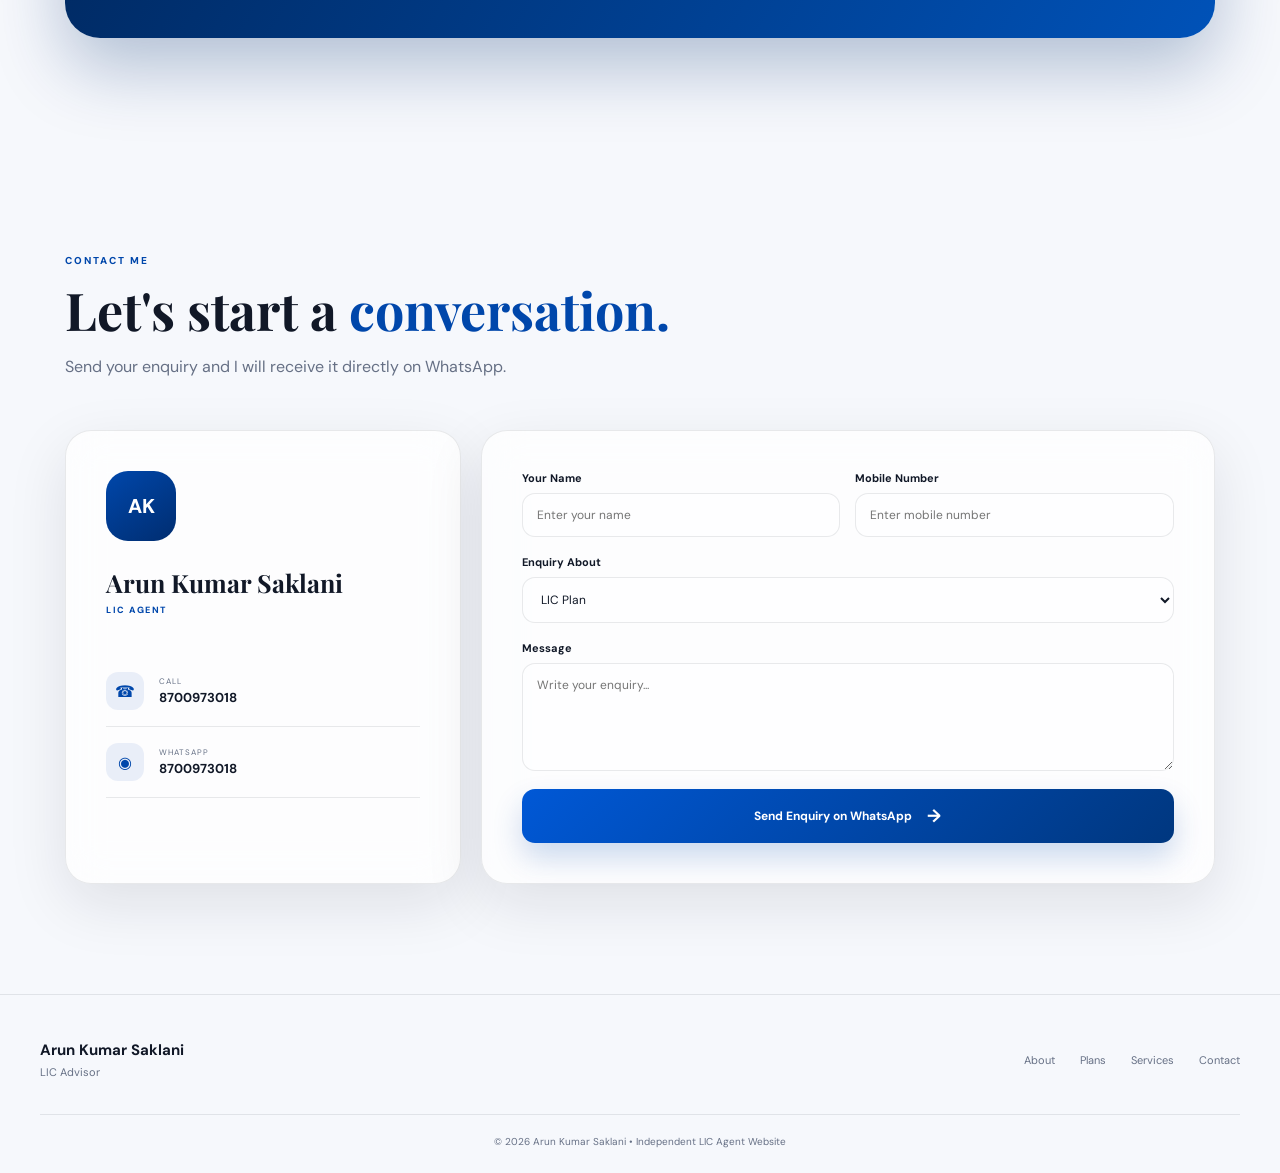
==== commit fa1292f7: "Update index.html" ====
--- a/index.html
+++ b/index.html
@@ -122,7 +122,7 @@
 
                 <div>
                     <strong>LIC</strong>
-                    <span>Agent</span>
+                    <span>Advisor</span>
                 </div>
 
                 <div>
@@ -226,7 +226,7 @@
         <div class="about-content">
 
             <div class="verified">
-                ✓ LIC AGENT
+                ✓ LIC Advisor
             </div>
 
 
@@ -826,7 +826,7 @@
             </h3>
 
             <p>
-                LIC Agent
+                LIC Advisor
             </p>
 
         </div>
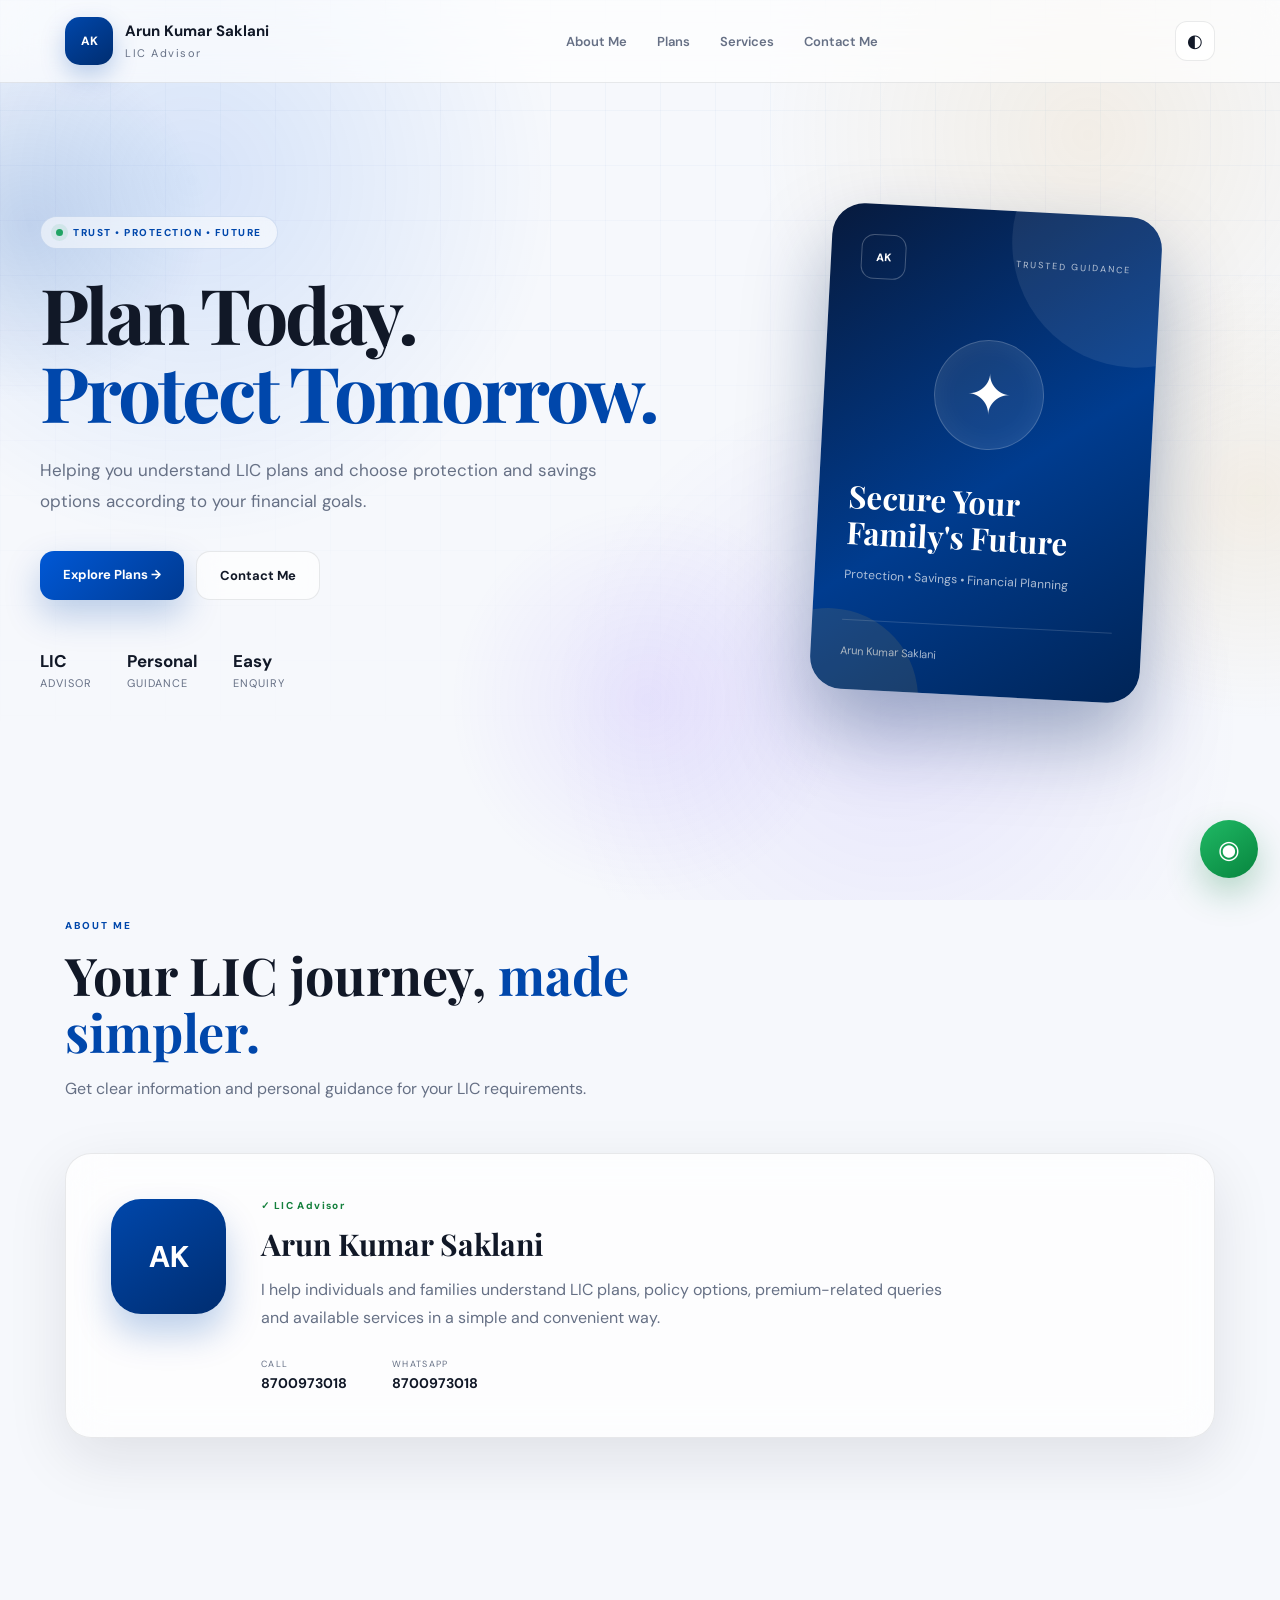
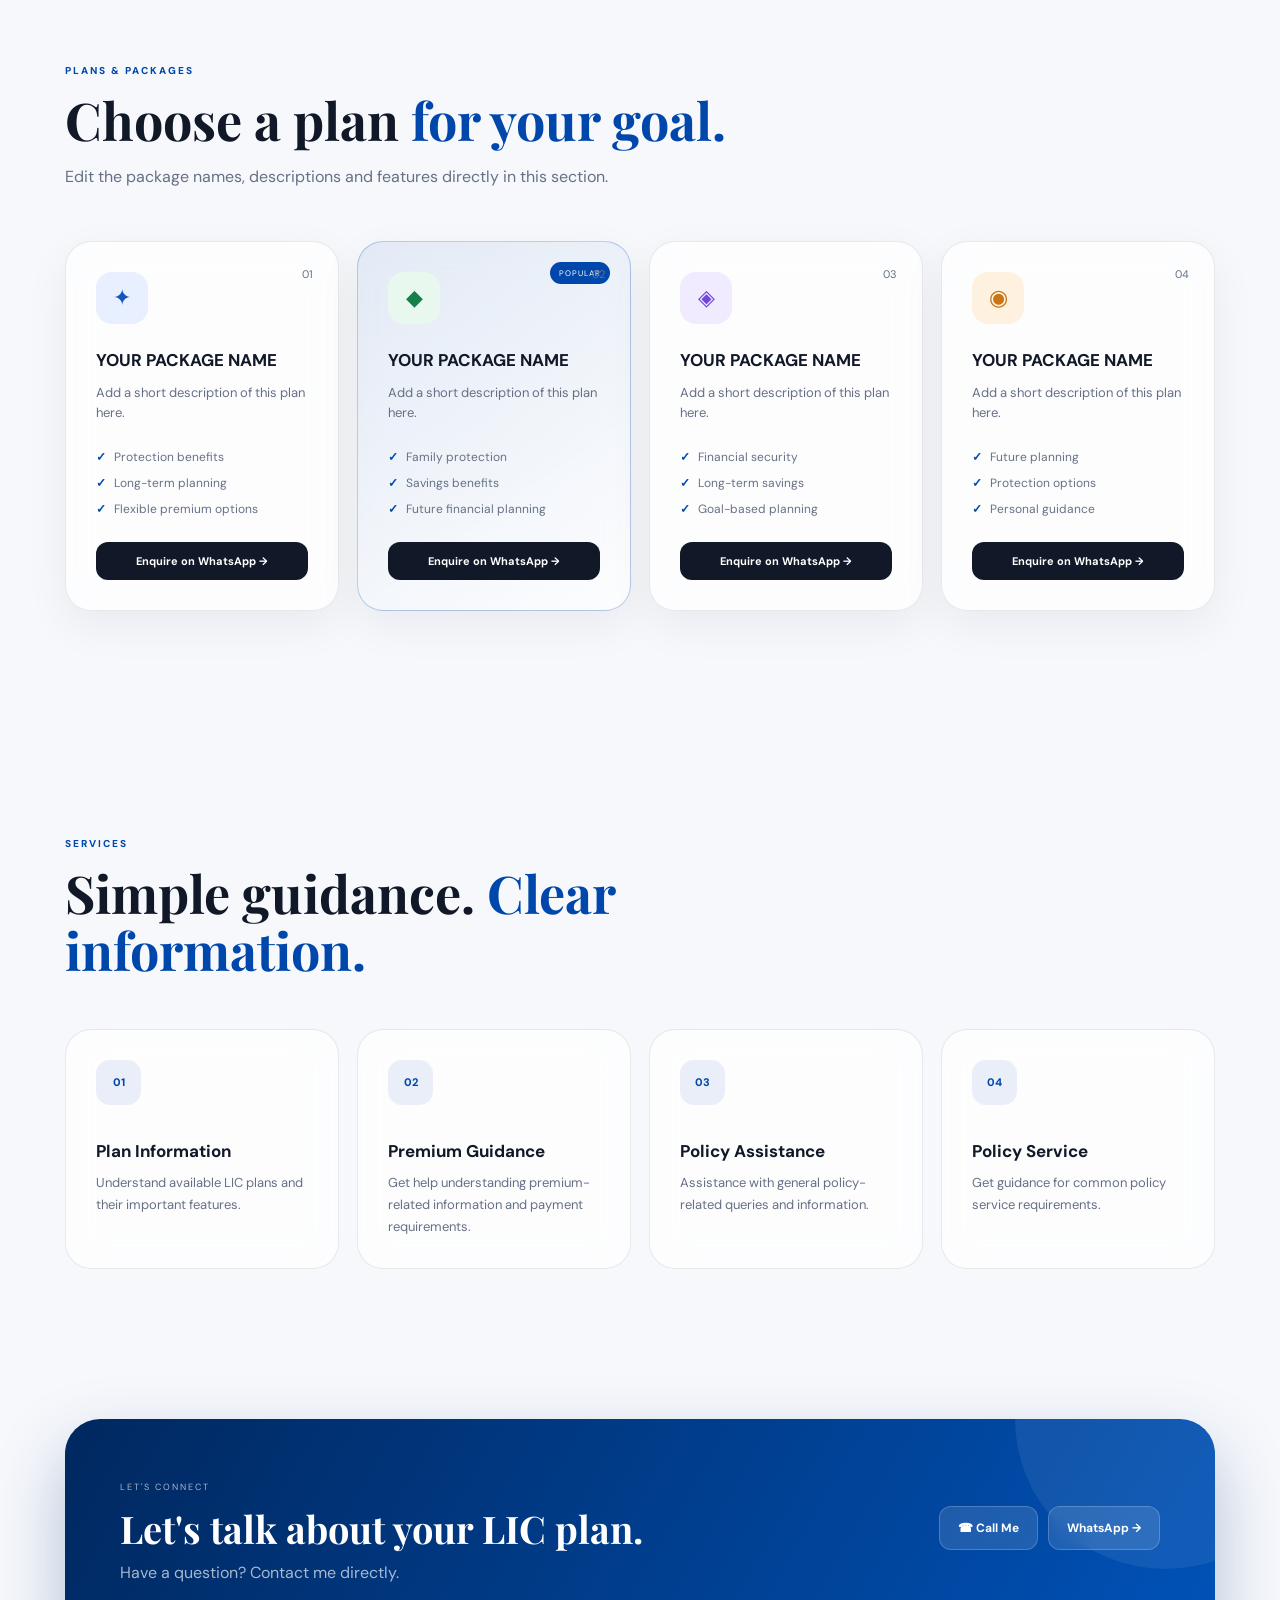
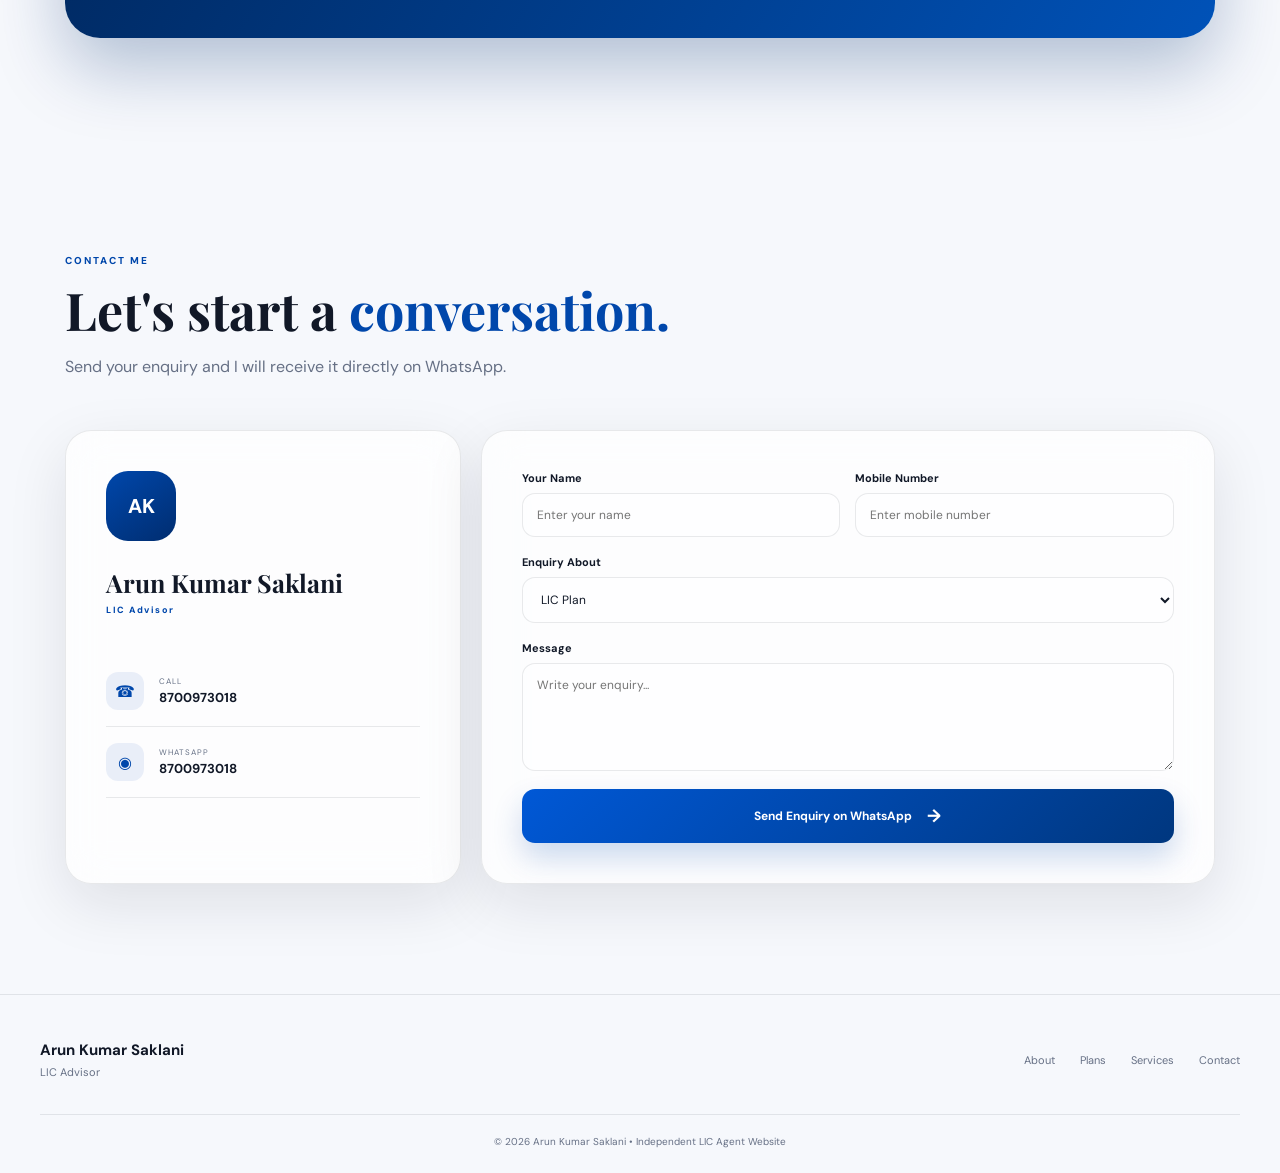
==== commit fbb014e5: "Update index.html" ====
--- a/index.html
+++ b/index.html
@@ -652,7 +652,7 @@
 
 
             <span class="agent-label">
-                LIC AGENT
+                LIC Advisor
             </span>
 
 
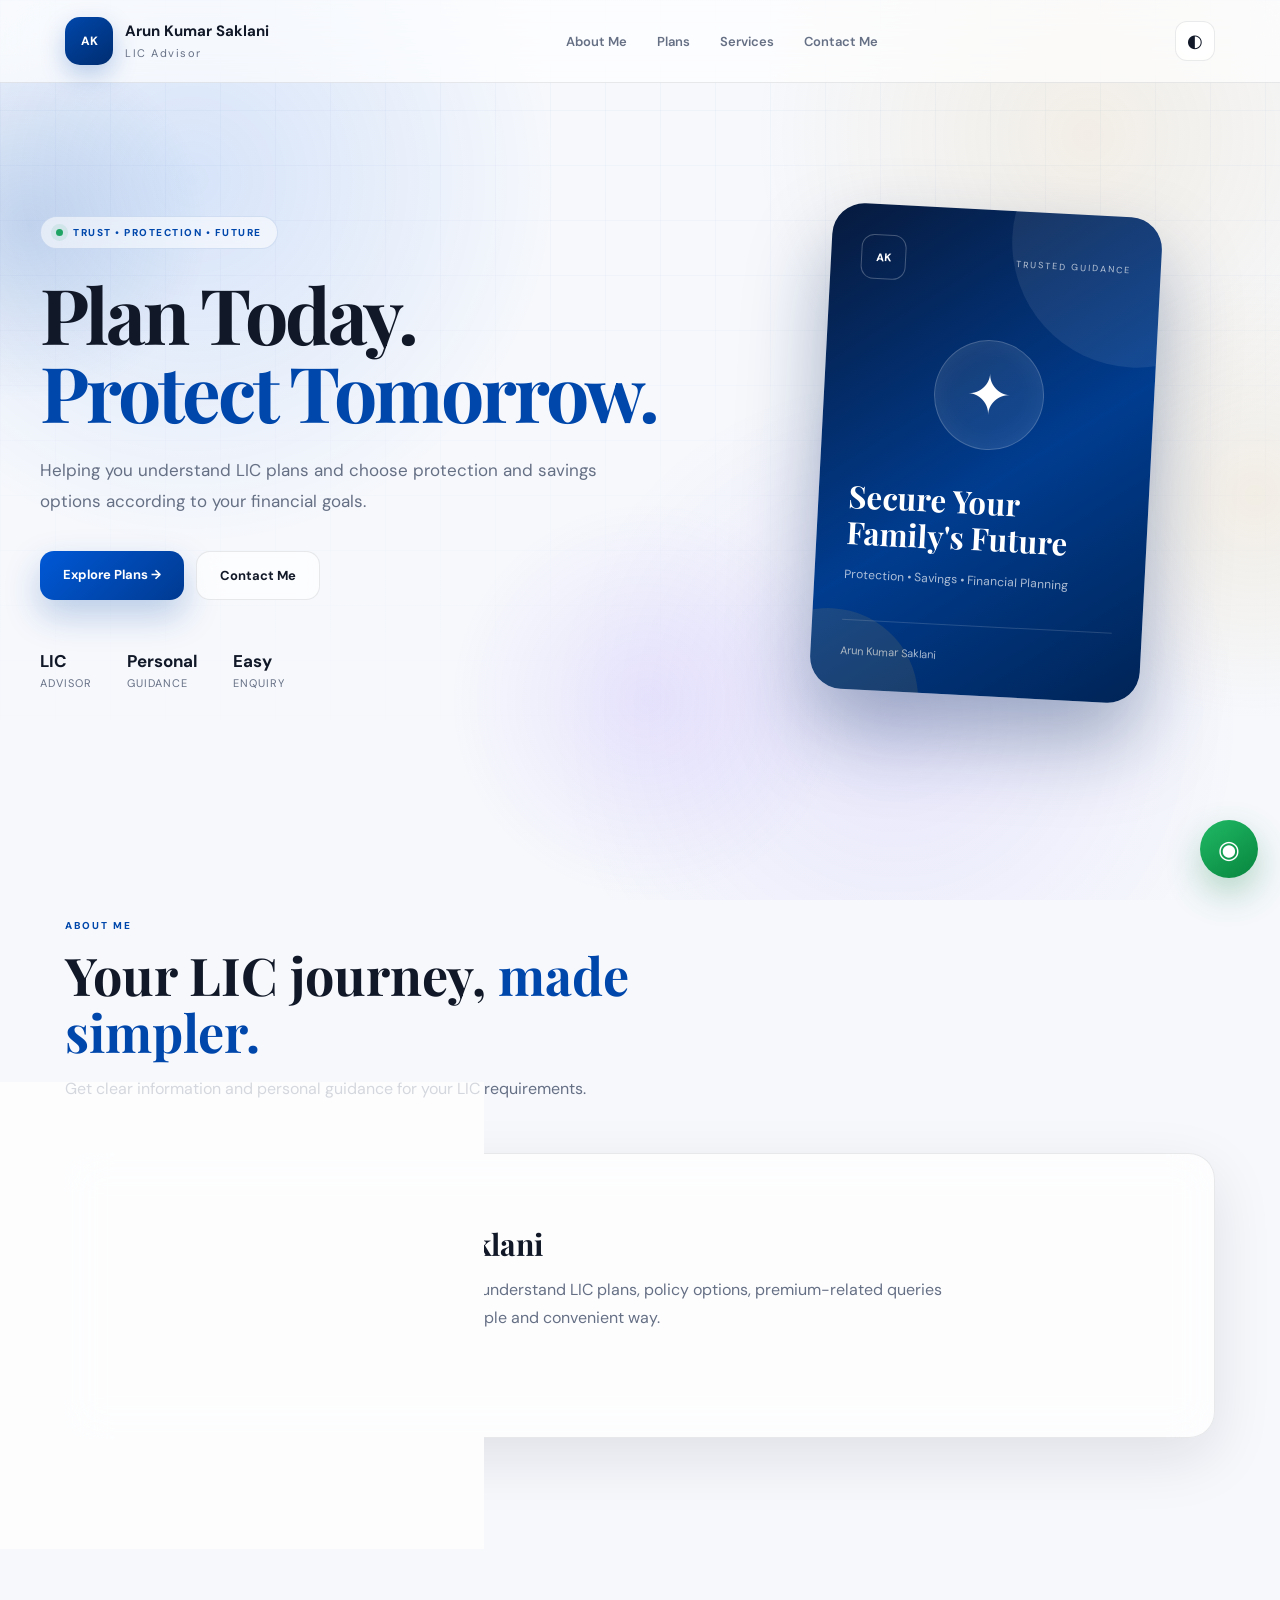
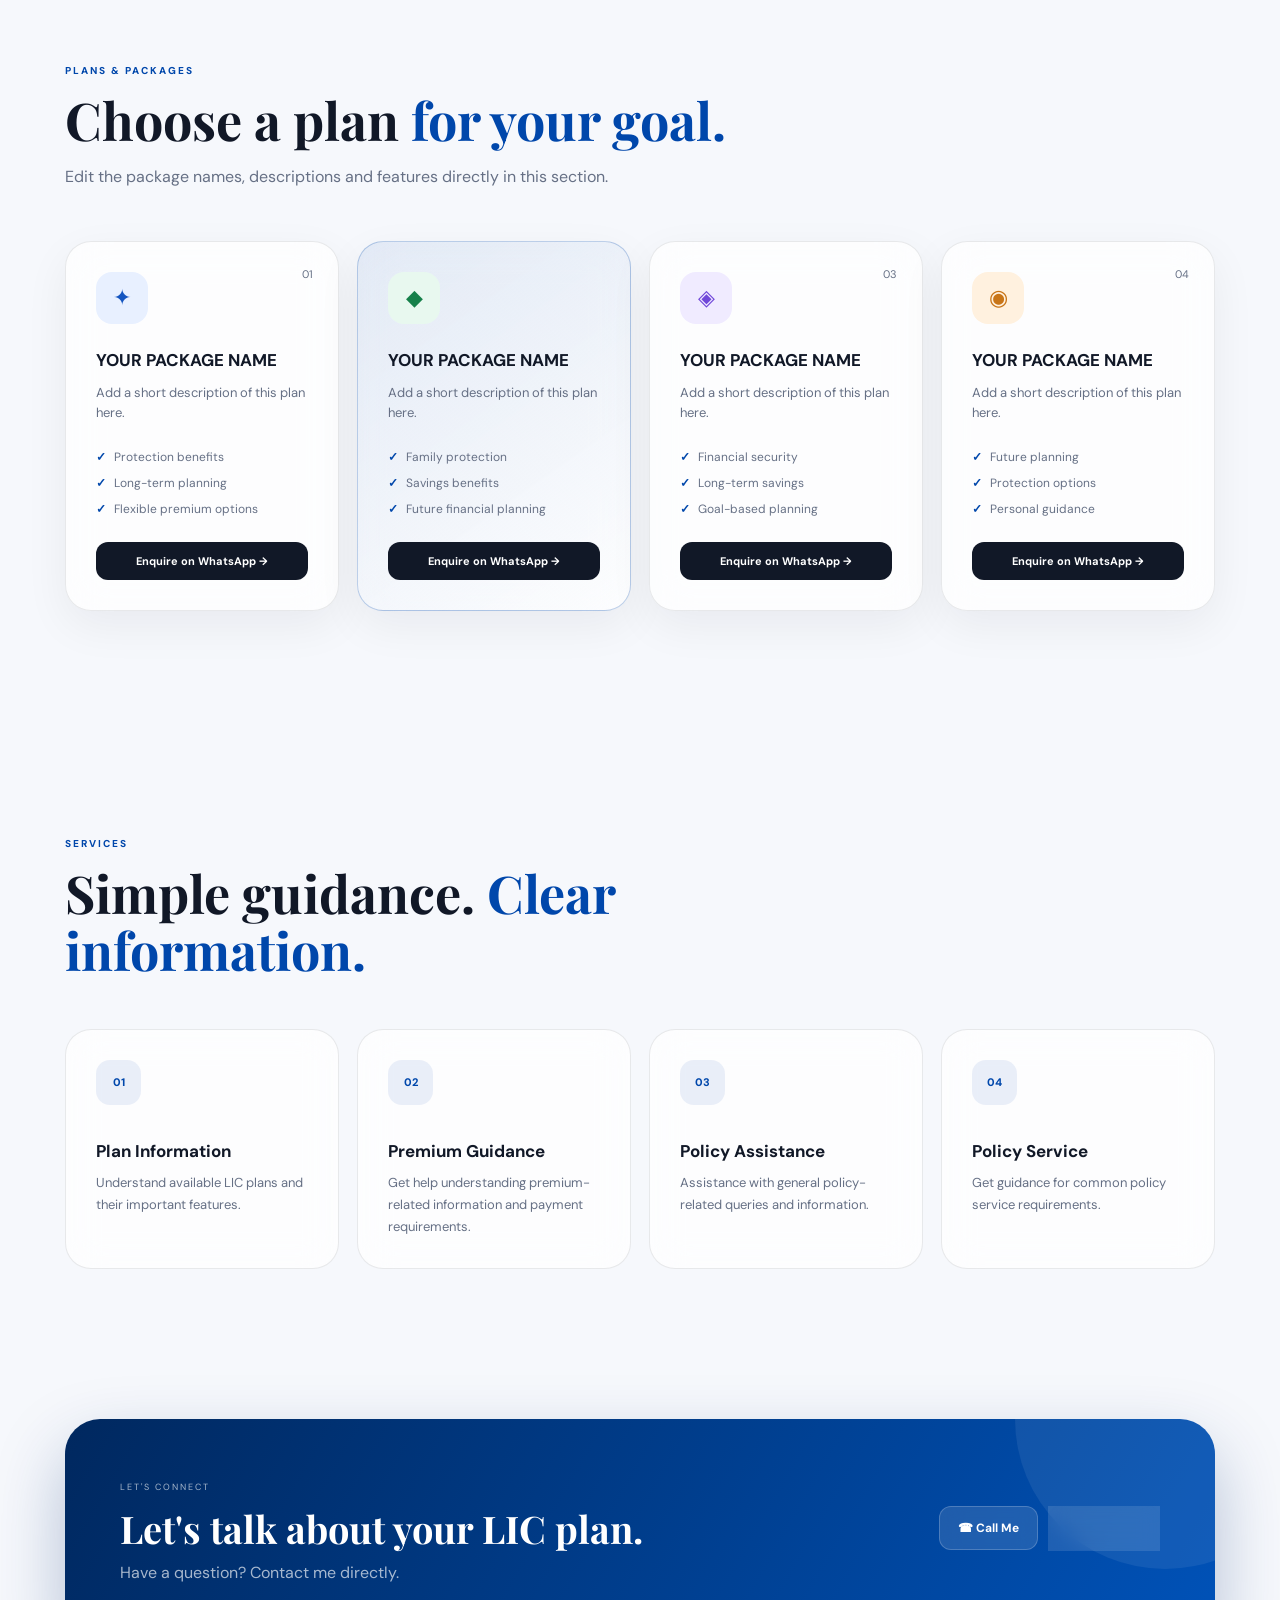
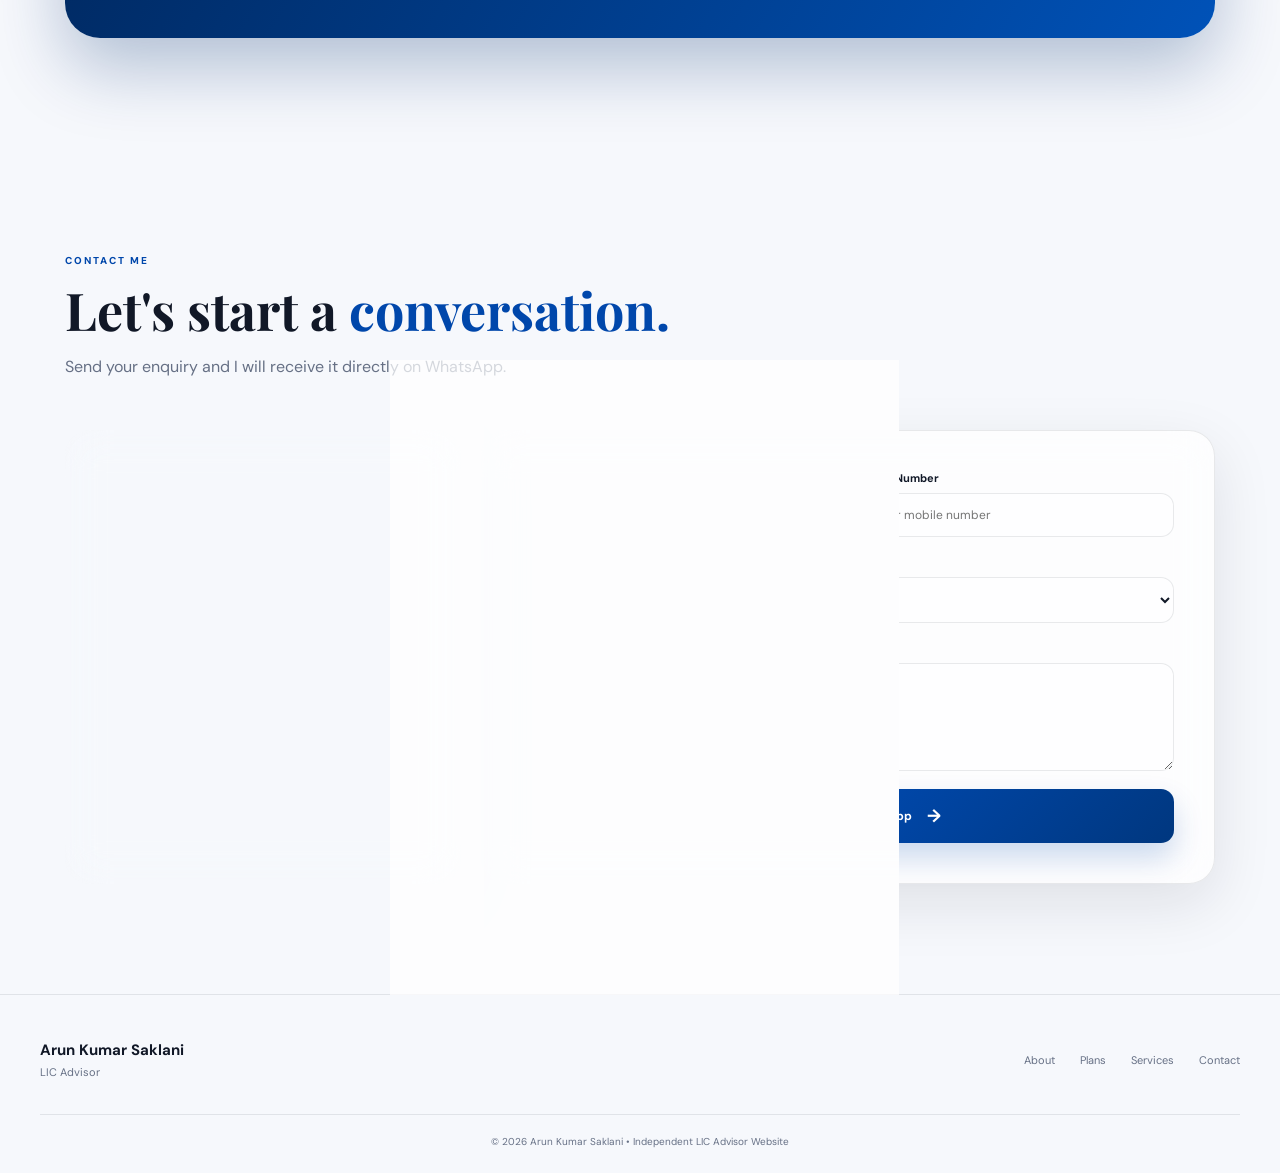
==== commit ce5aec93: "Update index.html" ====
--- a/index.html
+++ b/index.html
@@ -857,7 +857,7 @@
 
     <div class="copyright">
 
-        © 2026 Arun Kumar Saklani • Independent LIC Agent Website
+        © 2026 Arun Kumar Saklani • Independent LIC Advisor Website
 
     </div>
 
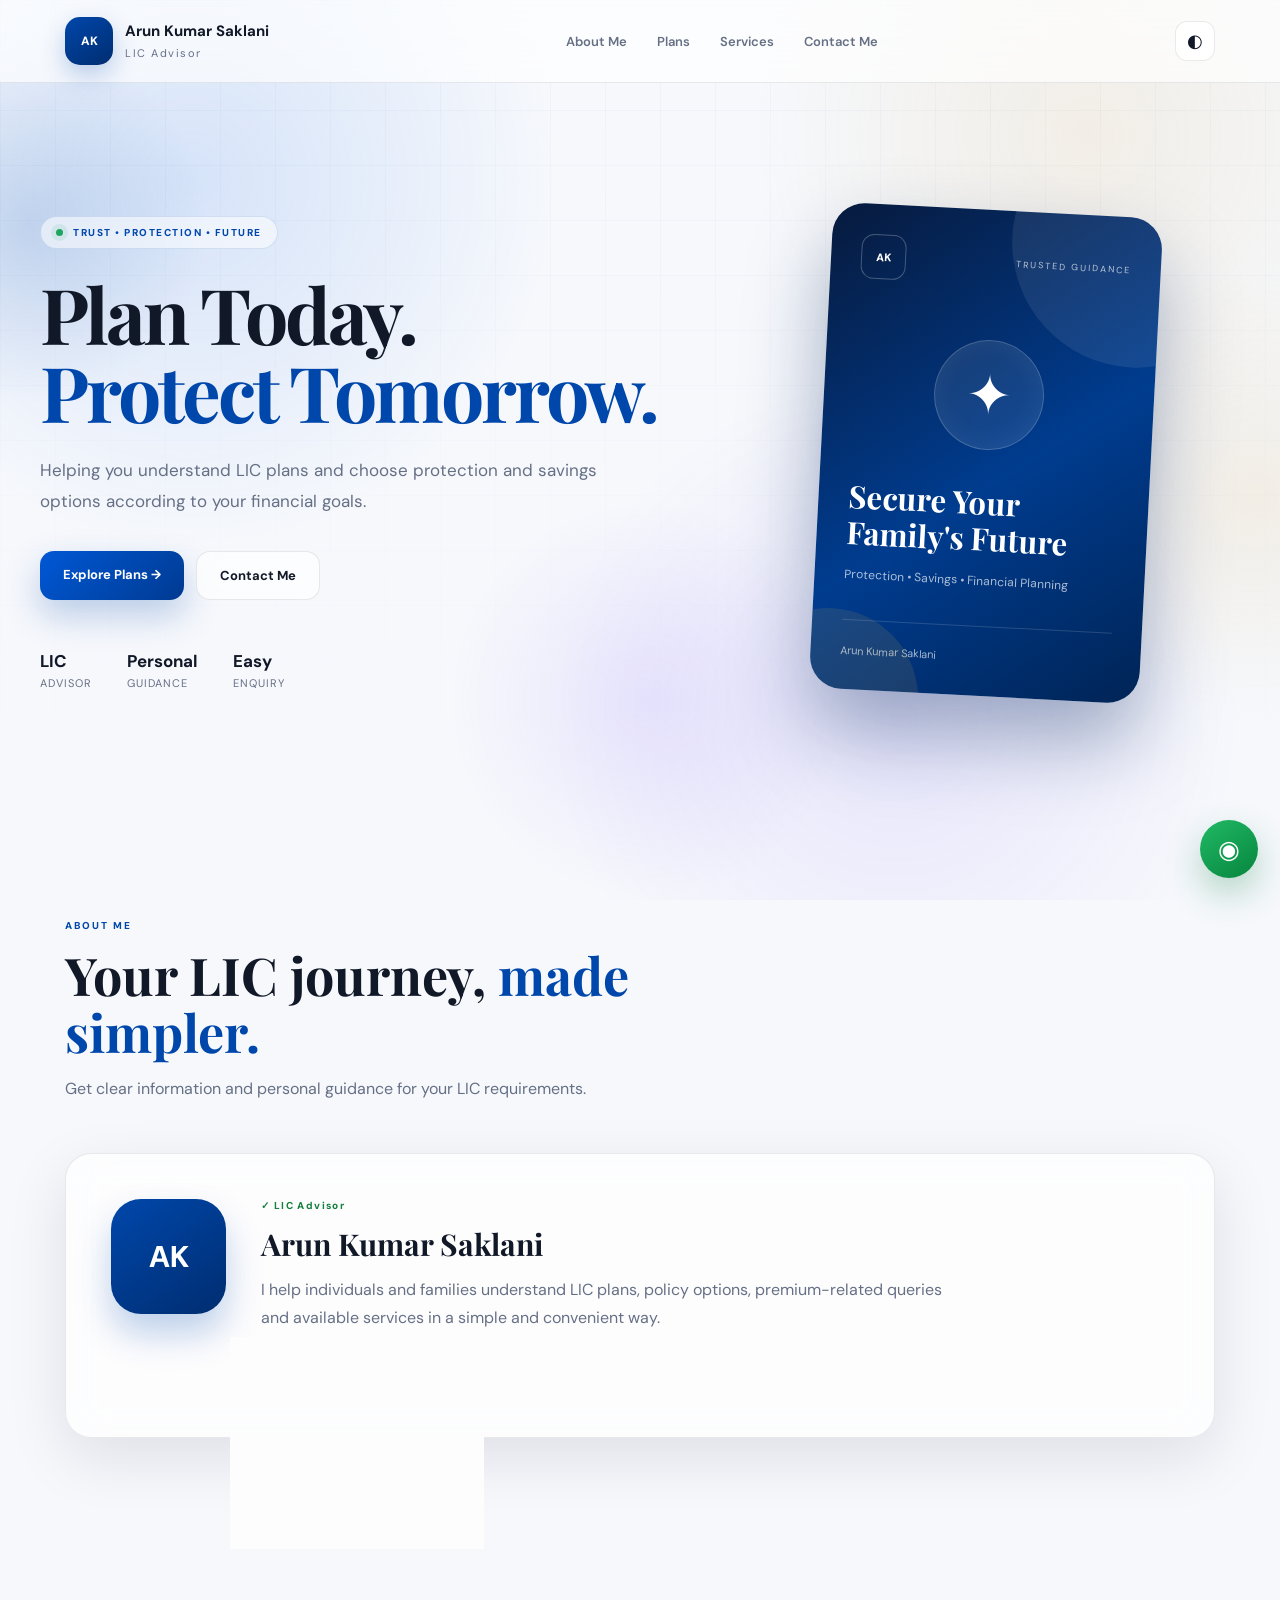
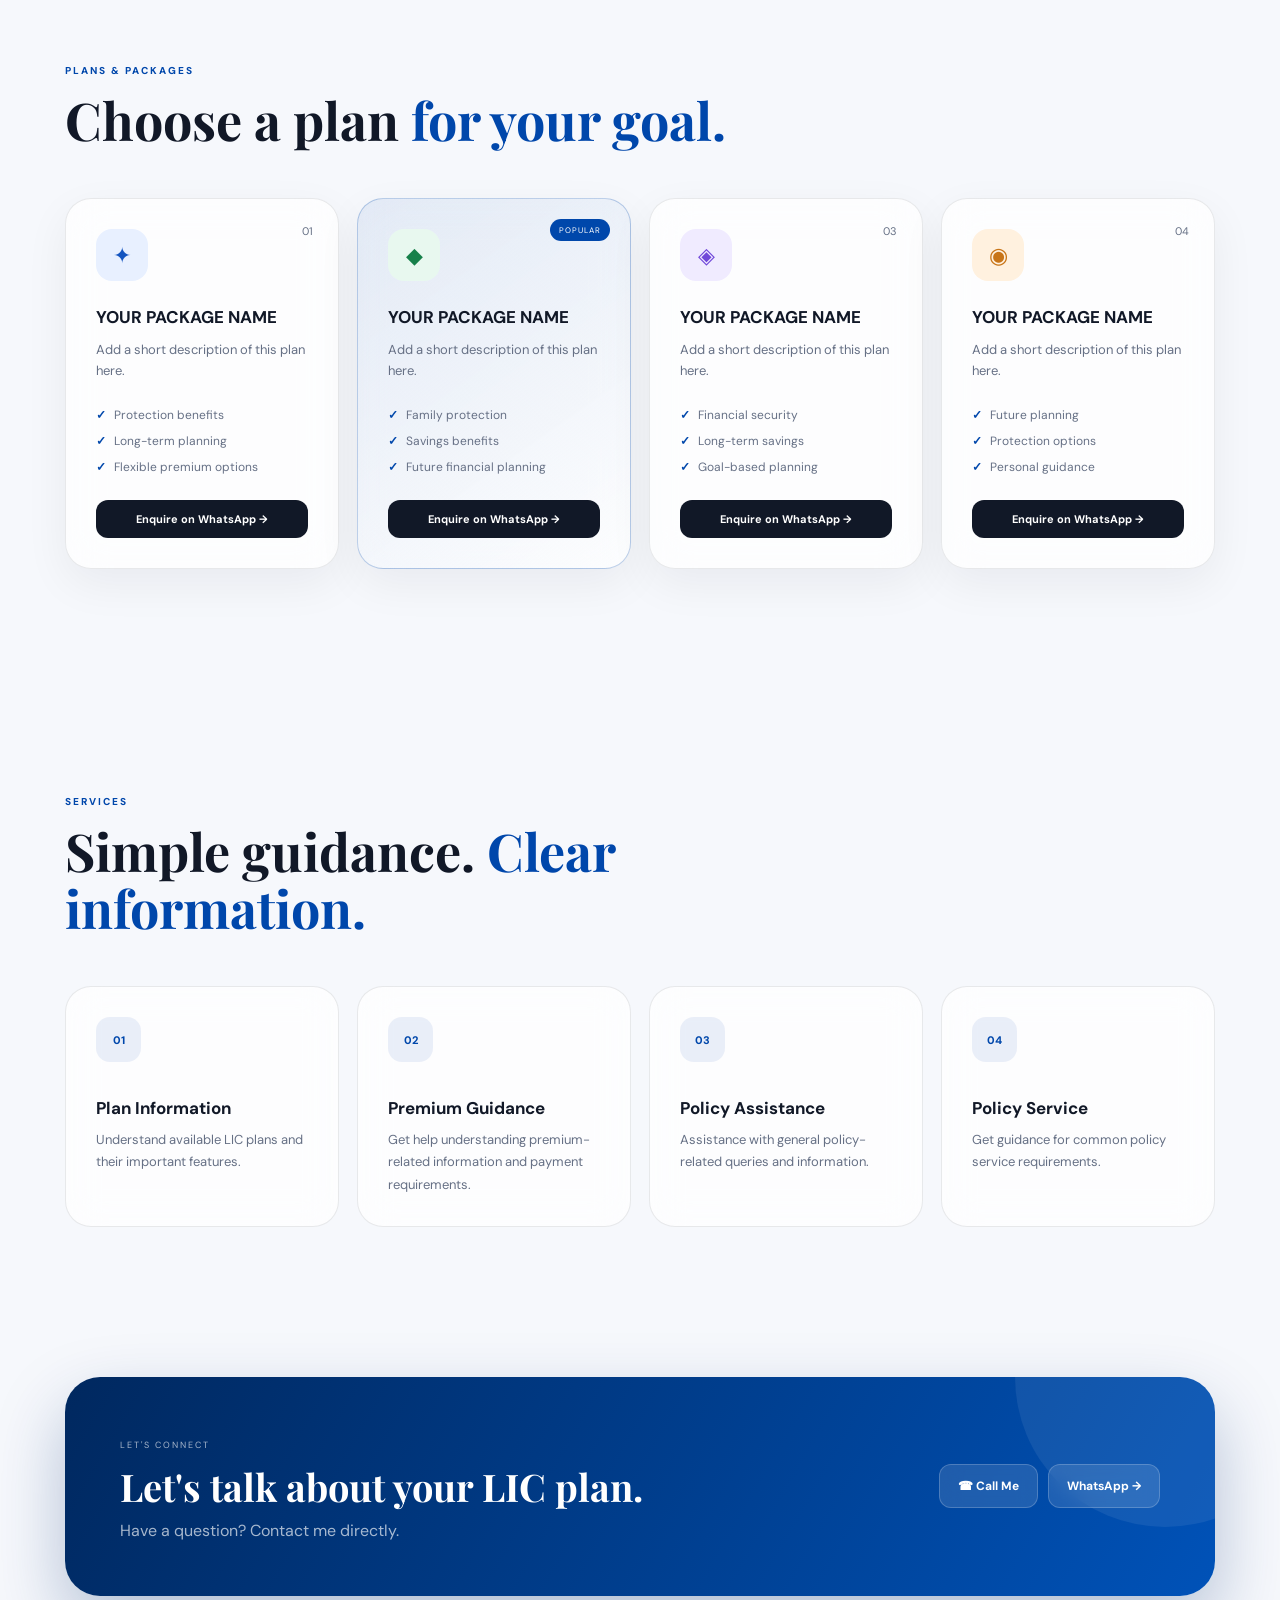
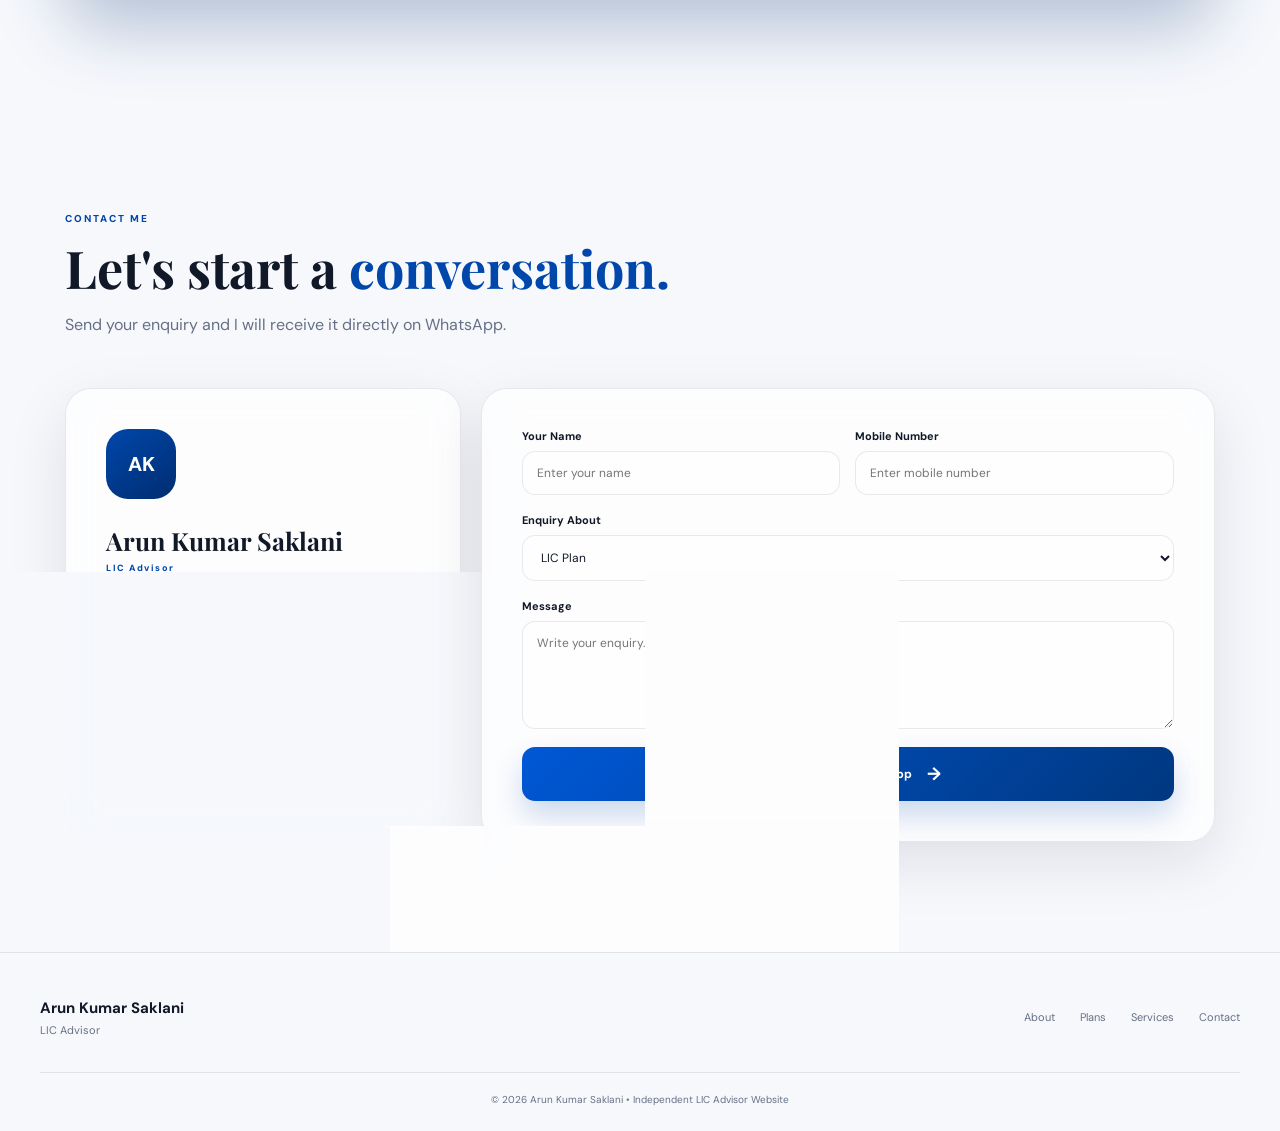
==== commit 39b29427: "Update index.html" ====
--- a/index.html
+++ b/index.html
@@ -278,10 +278,6 @@
             <strong>for your goal.</strong>
         </h2>
 
-        <p>
-            Edit the package names, descriptions and features
-            directly in this section.
-        </p>
 
     </div>
 
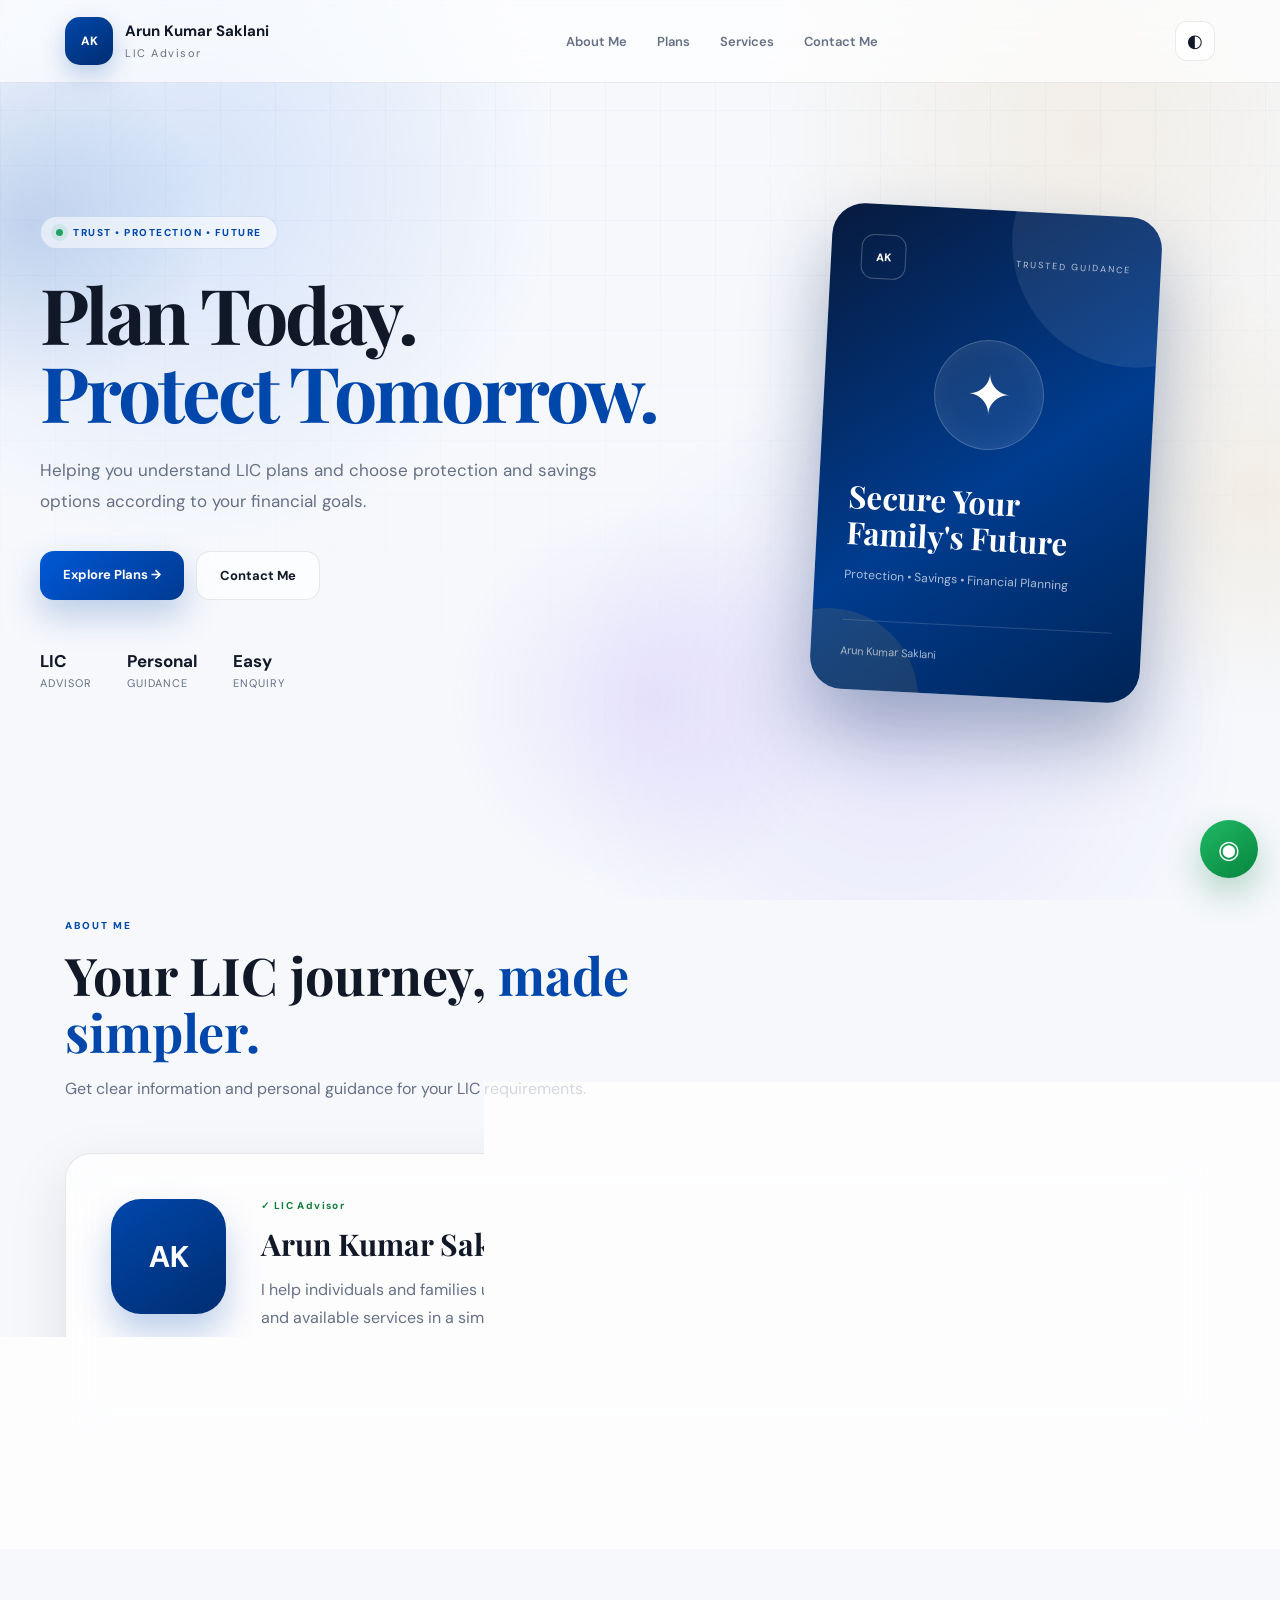
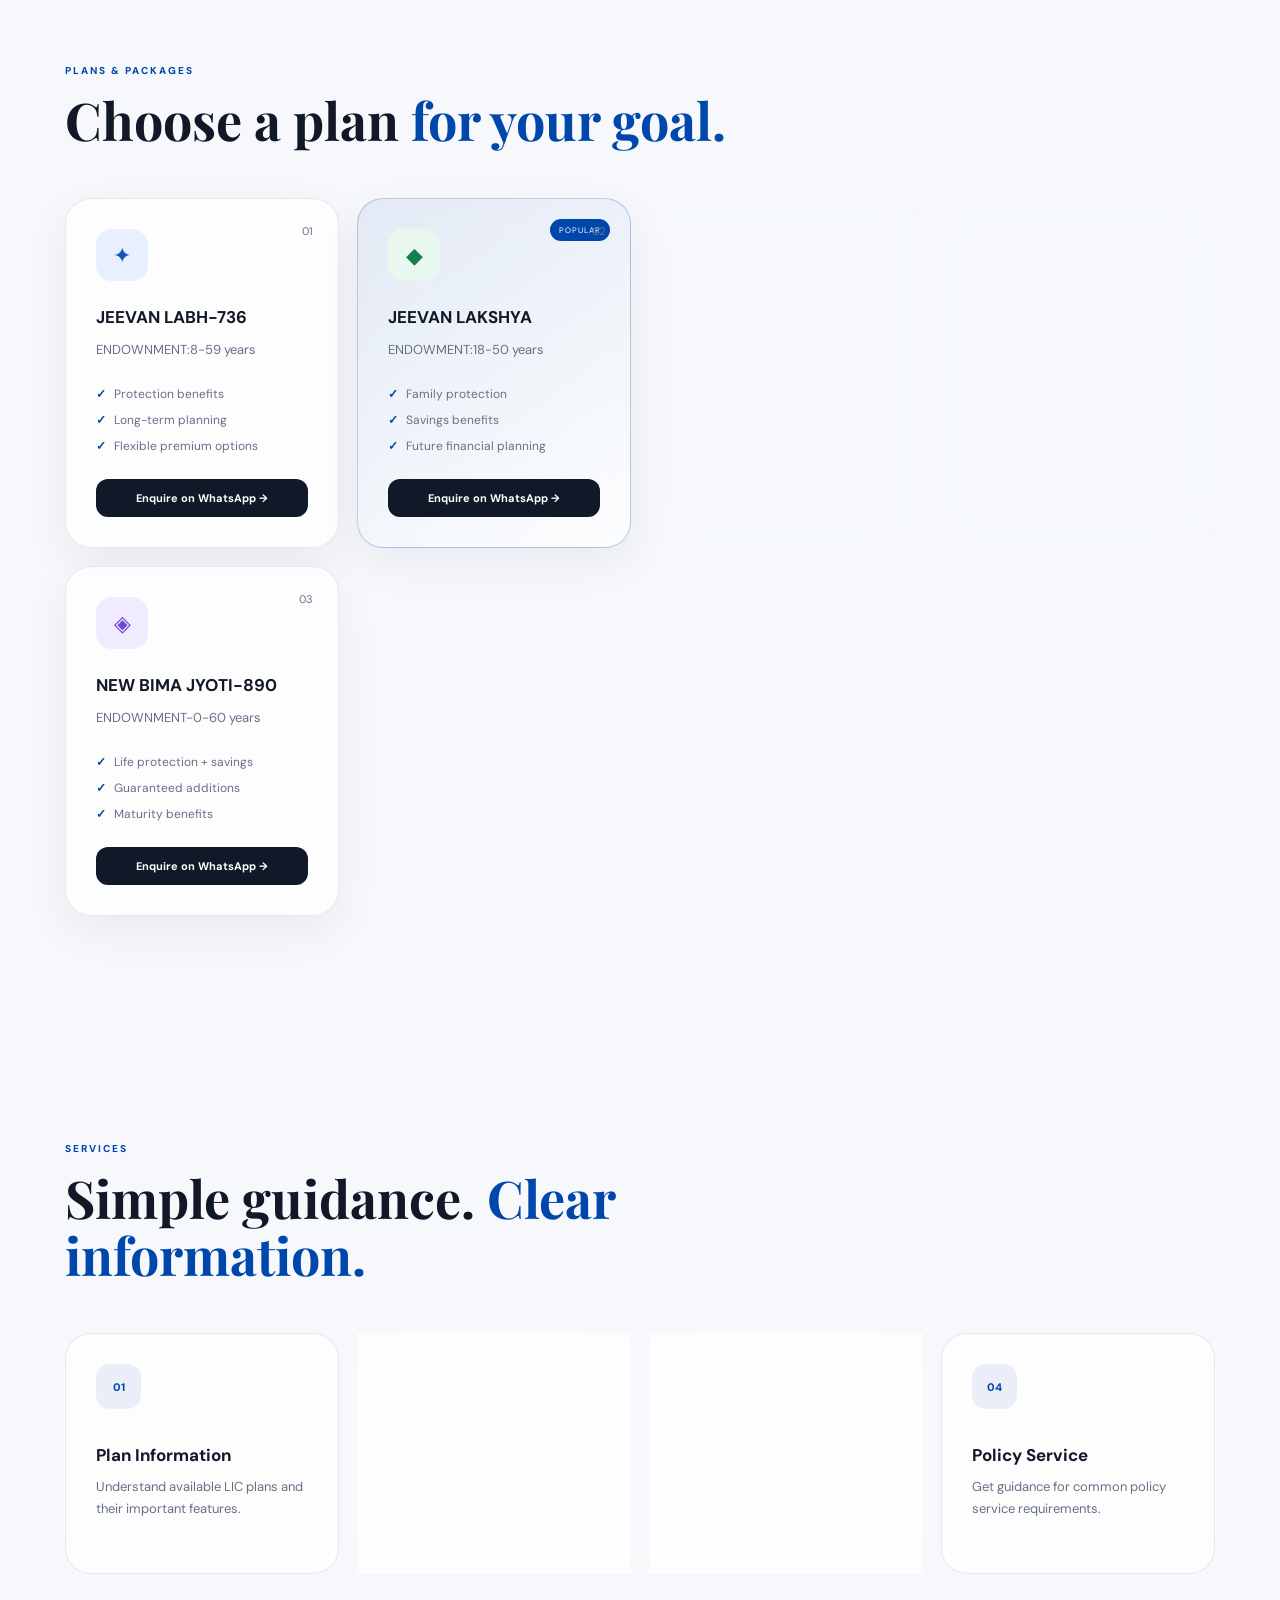
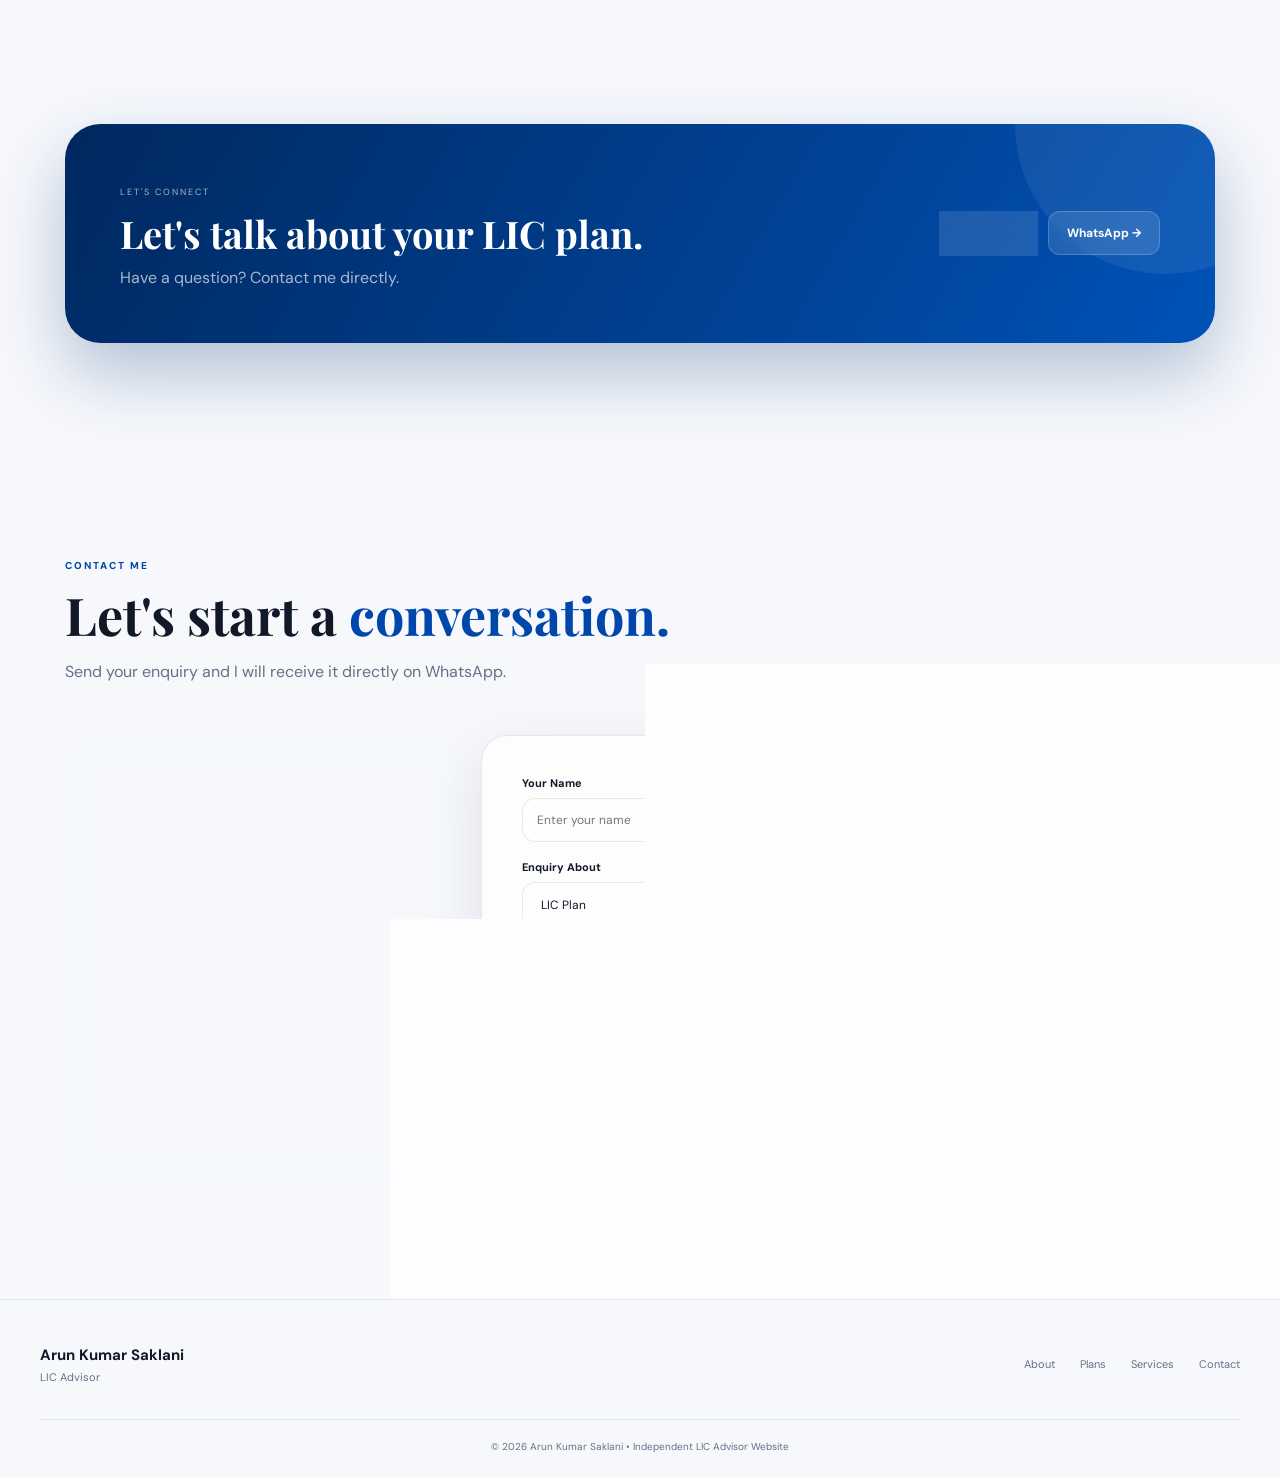
==== commit bedff30b: "Update index.html" ====
--- a/index.html
+++ b/index.html
@@ -298,12 +298,12 @@
 
 
             <h3>
-                YOUR PACKAGE NAME
-            </h3>
-
-
-            <p>
-                Add a short description of this plan here.
+                JEEVAN LABH-736 
+            </h3>
+
+
+            <p>
+                ENDOWNMENT:8-59 years
             </p>
 
 
@@ -317,7 +317,7 @@
 
 
             <button
-                onclick="planMessage('YOUR PACKAGE NAME')">
+                onclick="planMessage('JEEVAN LABH-736')">
 
                 Enquire on WhatsApp →
 
@@ -346,12 +346,12 @@
 
 
             <h3>
-                YOUR PACKAGE NAME
-            </h3>
-
-
-            <p>
-                Add a short description of this plan here.
+                JEEVAN LAKSHYA
+            </h3>
+
+
+            <p>
+                ENDOWMENT:18-50 years
             </p>
 
 
@@ -365,7 +365,7 @@
 
 
             <button
-                onclick="planMessage('YOUR PACKAGE NAME')">
+                onclick="planMessage('JEEVAN LAKSHYA')">
 
                 Enquire on WhatsApp →
 
@@ -375,47 +375,7 @@
 
 
 
-        <!-- PACKAGE 3 -->
-        <article class="plan-card">
-
-            <div class="plan-icon purple">
-                ◈
-            </div>
-
-
-            <div class="plan-number">
-                03
-            </div>
-
-
-            <h3>
-                YOUR PACKAGE NAME
-            </h3>
-
-
-            <p>
-                Add a short description of this plan here.
-            </p>
-
-
-            <ul>
-
-                <li>Financial security</li>
-                <li>Long-term savings</li>
-                <li>Goal-based planning</li>
-
-            </ul>
-
-
-            <button
-                onclick="planMessage('YOUR PACKAGE NAME')">
-
-                Enquire on WhatsApp →
-
-            </button>
-
-        </article>
-
+       
 
 
         <!-- PACKAGE 4 -->
@@ -432,12 +392,12 @@
 
 
             <h3>
-                YOUR PACKAGE NAME
-            </h3>
-
-
-            <p>
-                Add a short description of this plan here.
+                YUVA TERM-875
+            </h3>
+
+
+            <p>
+                TERM:18-45 years
             </p>
 
 
@@ -451,7 +411,7 @@
 
 
             <button
-                onclick="planMessage('YOUR PACKAGE NAME')">
+                onclick="planMessage('YUVA TERM-875')">
 
                 Enquire on WhatsApp →
 
@@ -459,10 +419,91 @@
 
         </article>
 
-    </div>
-
+
+     <!-- PACKAGE 5 -->
+        <article class="plan-card">
+
+            <div class="plan-icon purple">
+                ◈
+            </div>
+
+
+            <div class="plan-number">
+                03
+            </div>
+
+
+            <h3>
+                BIMA PLATINUM-770
+            </h3>
+
+
+            <p>
+                ENDOWNMENT:0-55 years
+            </p>
+
+
+            <ul>
+
+                <li>Life protection + savings</li>
+                <li>Guaranteed additions</li>
+                <li>Regular income benefits</li>
+
+            </ul>
+
+
+            <button
+                onclick="planMessage('BIMA PLATINIUM-770')">
+
+                Enquire on WhatsApp →
+
+            </button>
+
+        </article>
+
+         <!-- PACKAGE 6 -->
+        <article class="plan-card">
+
+            <div class="plan-icon purple">
+                ◈
+            </div>
+
+
+            <div class="plan-number">
+                03
+            </div>
+
+
+            <h3>
+                NEW BIMA JYOTI-890
+            </h3>
+
+
+            <p>
+                ENDOWNMENT-0-60 years
+            </p>
+
+
+            <ul>
+
+                <li>Life protection + savings</li>
+                <li>Guaranteed additions</li>
+                <li>Maturity benefits</li>
+
+            </ul>
+
+
+            <button
+                onclick="planMessage('NEW BIMA JYOTI-890')">
+
+                Enquire on WhatsApp →
+
+            </button>
+
+        </article>
+    </div>
 </section>
-
+    
 
 
 <!-- SERVICES -->
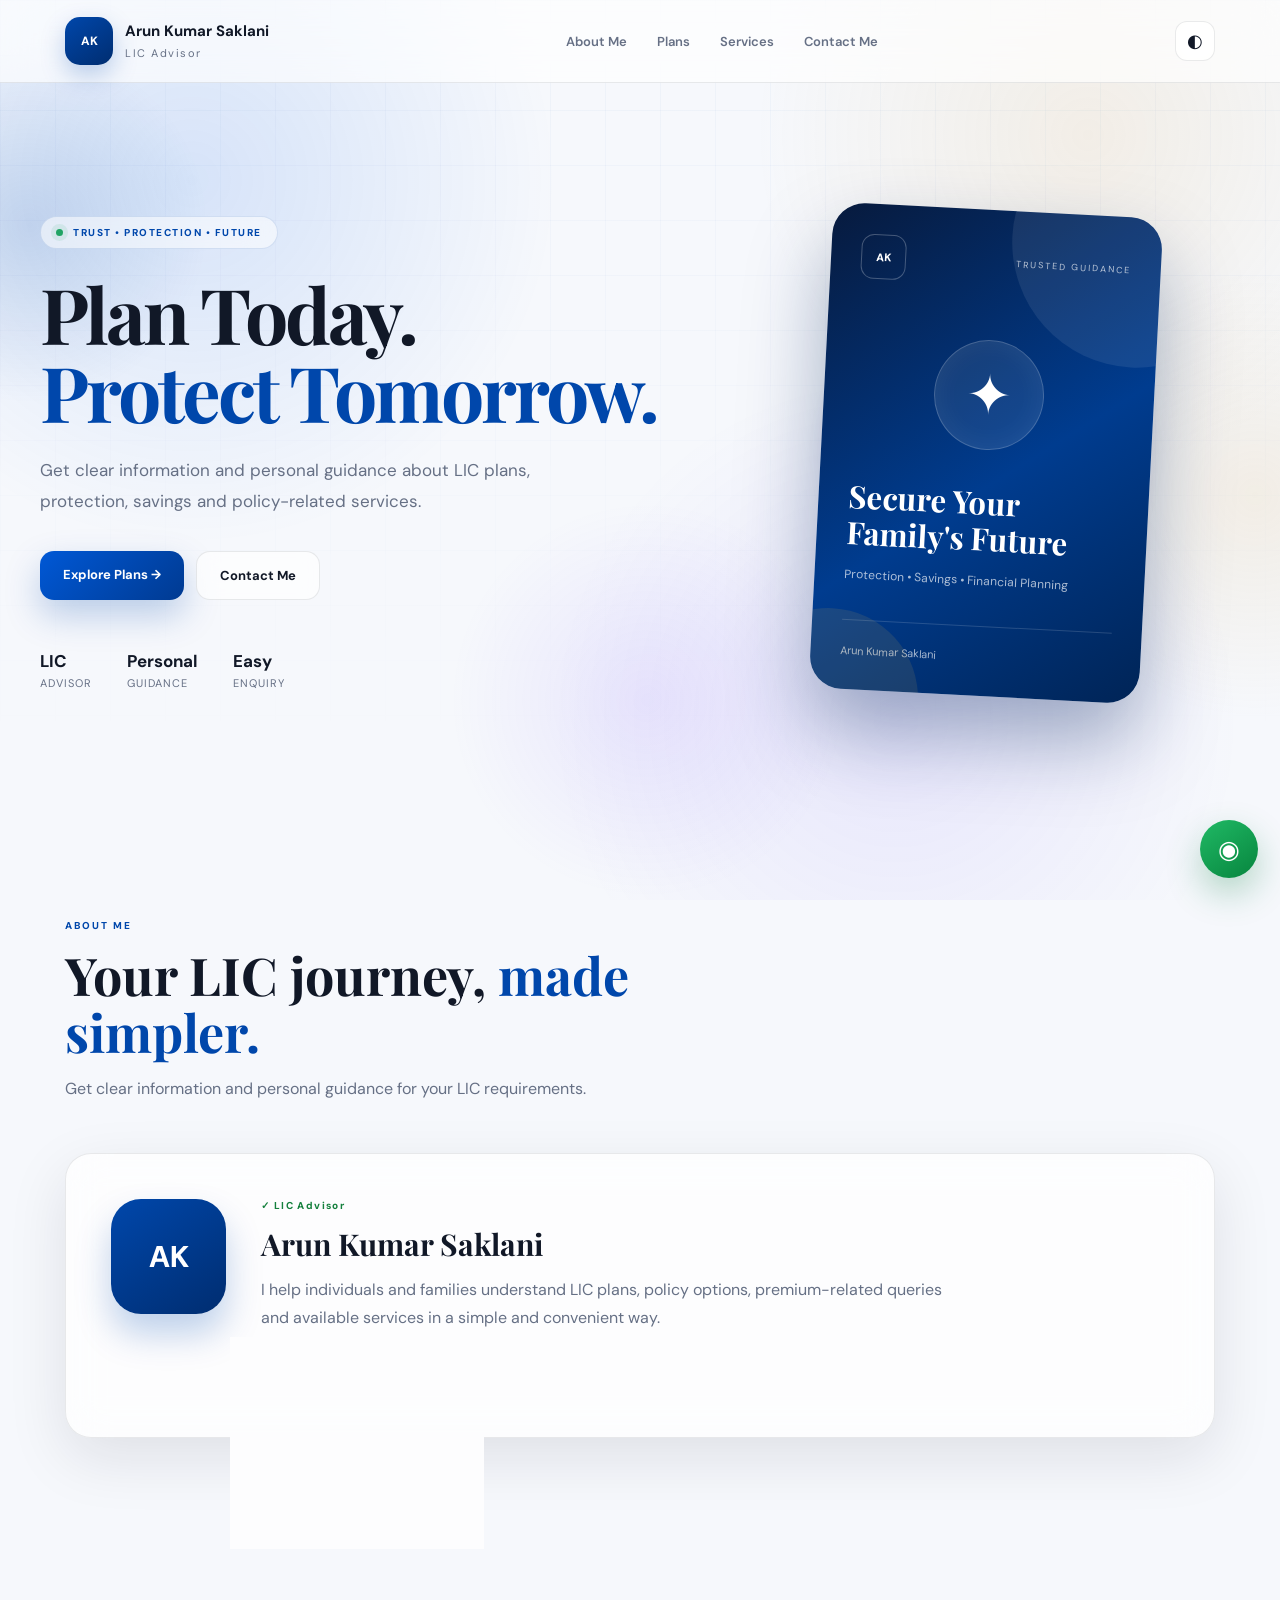
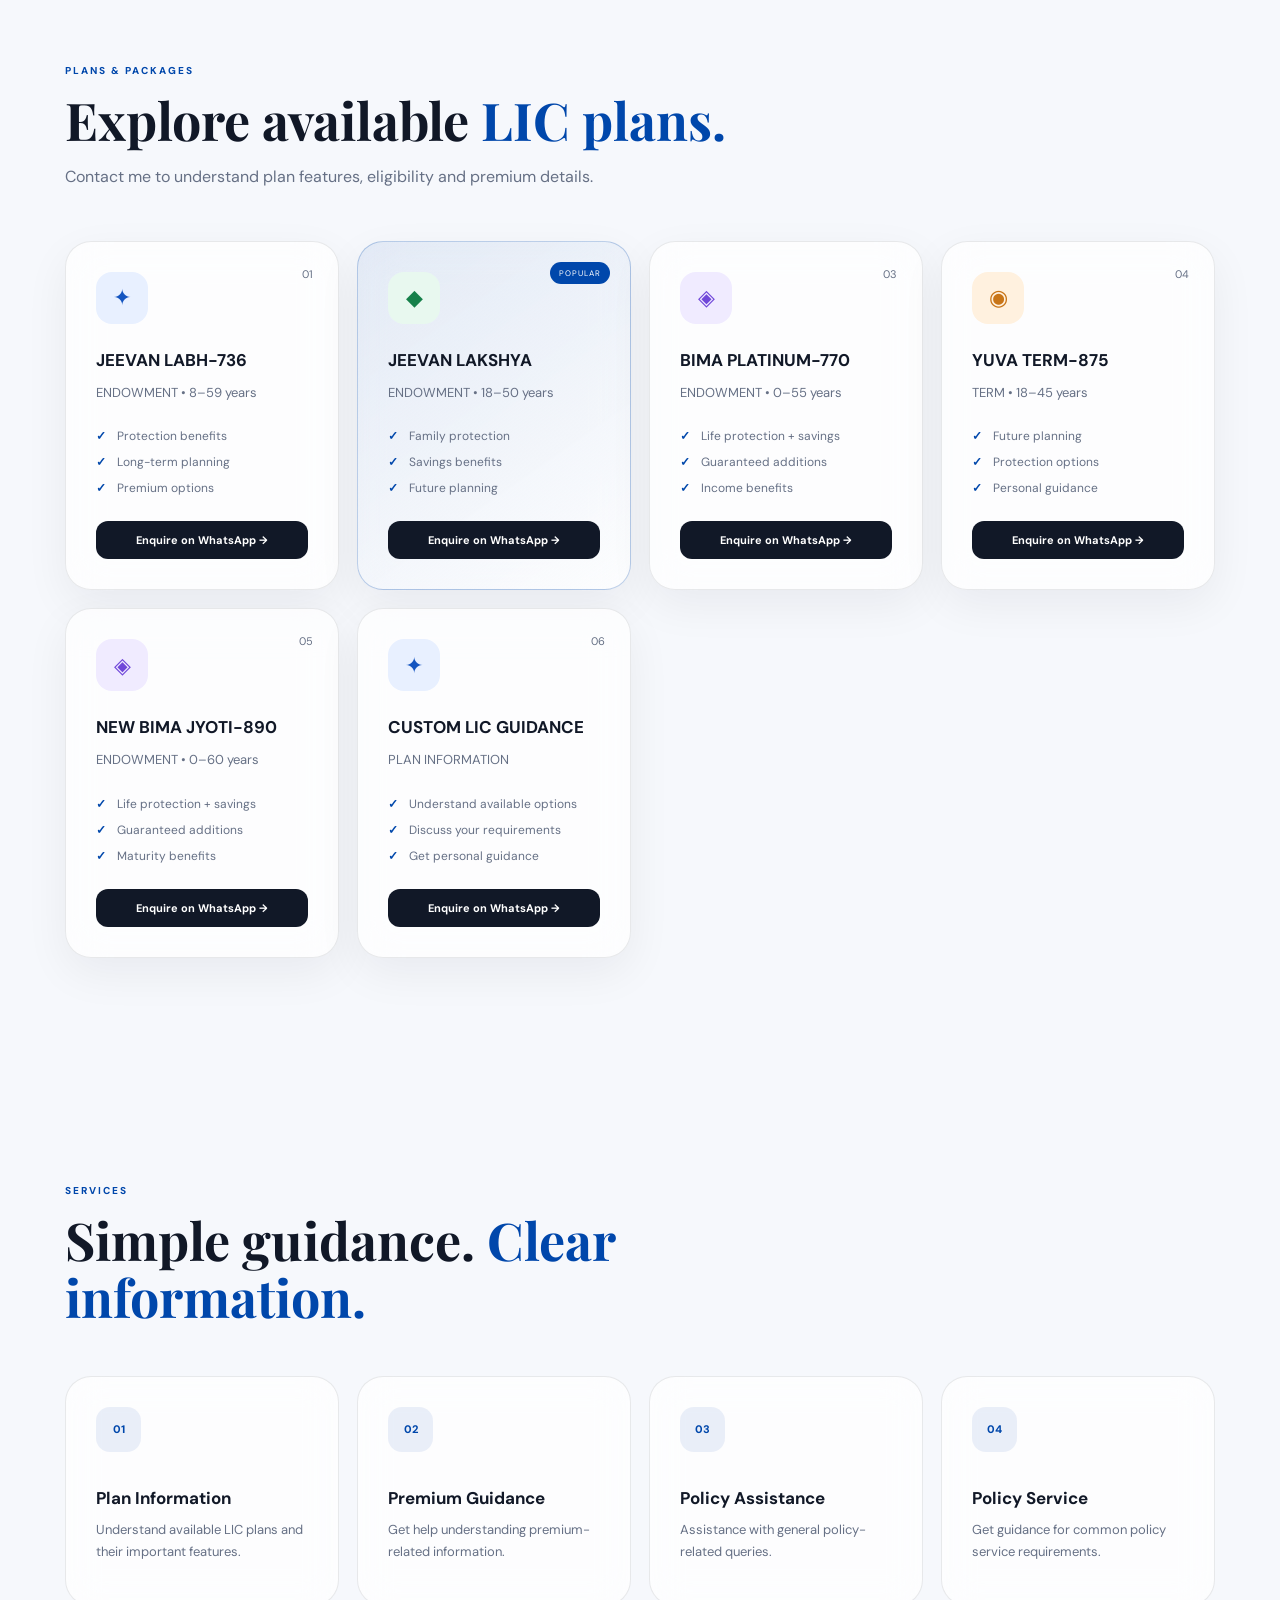
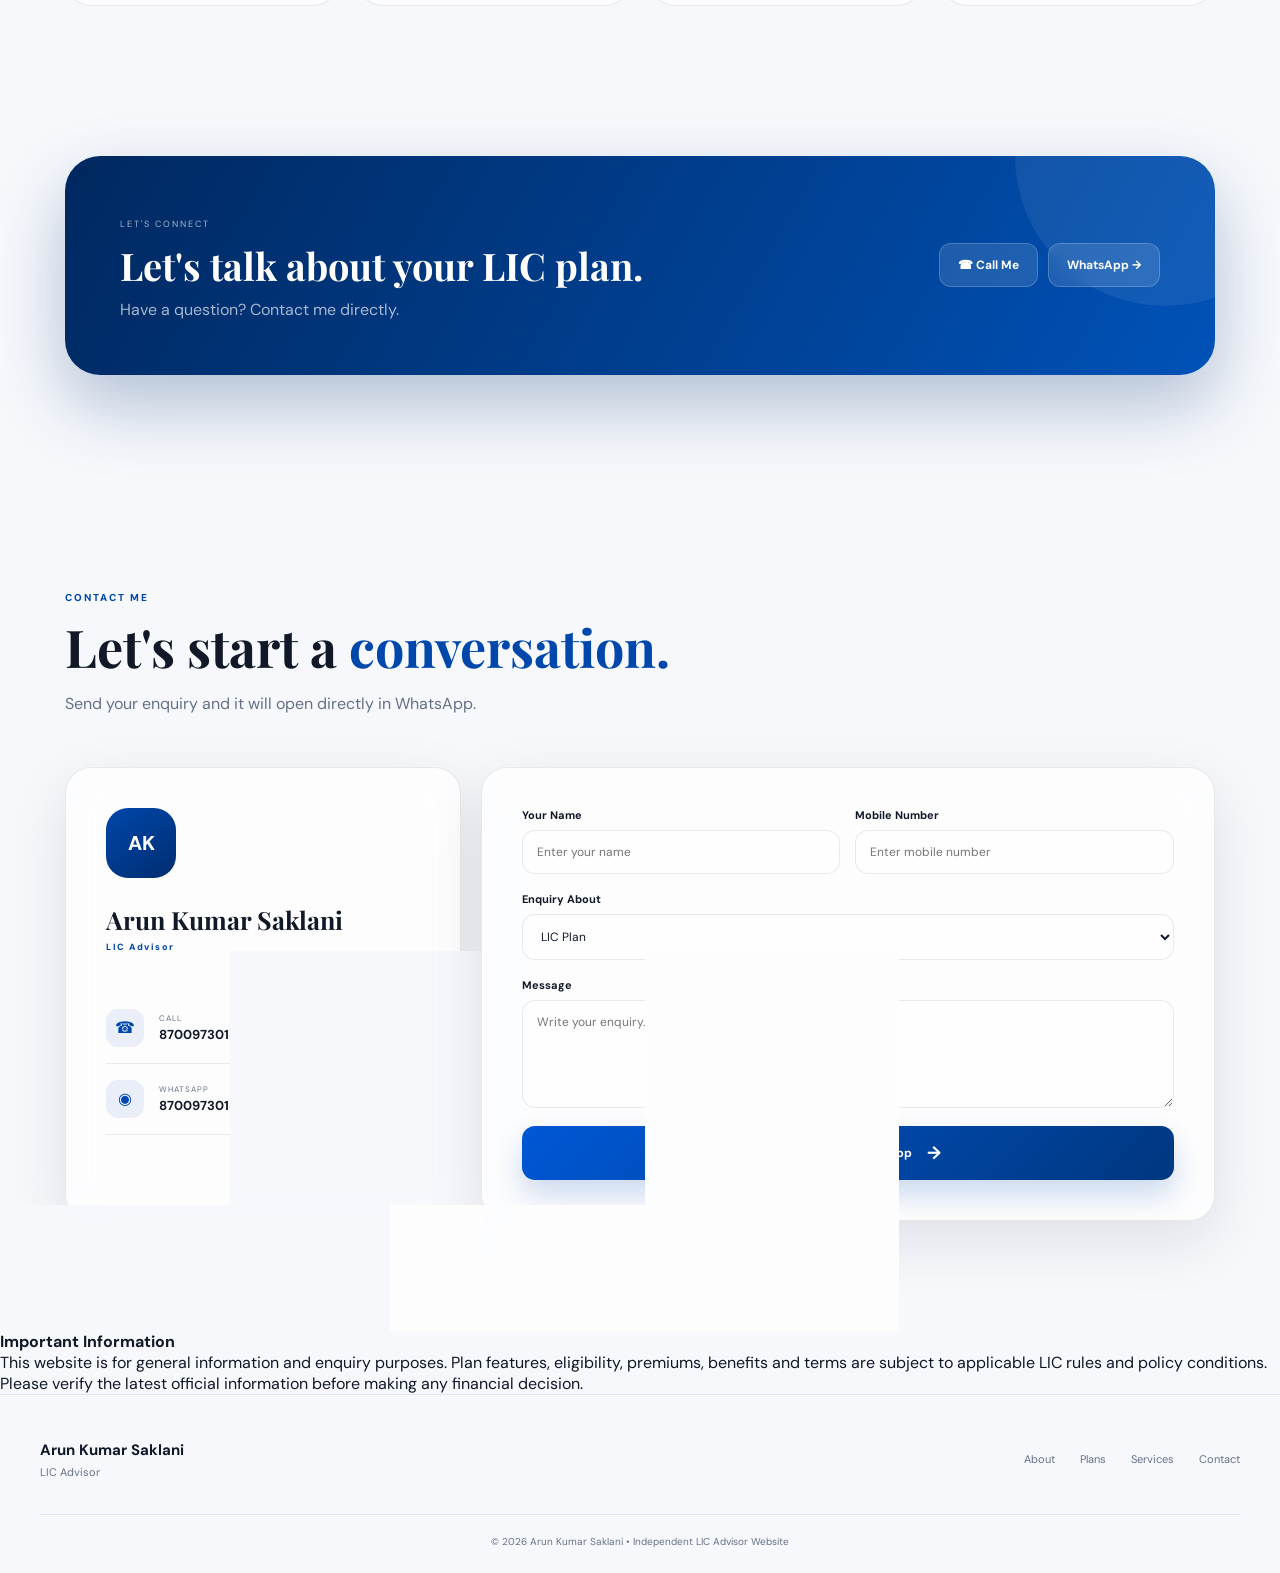
==== commit f88826b6: "Update index.html" ====
--- a/index.html
+++ b/index.html
@@ -1,52 +1,101 @@
 <!DOCTYPE html>
 <html lang="en">
+
 <head>
+
     <meta charset="UTF-8">
-    <meta name="viewport" content="width=device-width, initial-scale=1.0">
+
+    <meta name="viewport"
+          content="width=device-width, initial-scale=1.0">
+
+    <meta name="description"
+          content="Arun Kumar Saklani - LIC Advisor. Get information and guidance about LIC plans, protection, savings and policy services.">
+
+    <meta name="author"
+          content="Arun Kumar Saklani">
 
     <title>Arun Kumar Saklani | LIC Advisor</title>
 
     <link rel="stylesheet" href="style.css">
+
 </head>
 
+
 <body>
 
-<!-- AESTHETIC BACKGROUND -->
-<div class="bg">
+
+<!-- =========================
+     BACKGROUND
+========================= -->
+
+<div class="bg" aria-hidden="true">
+
     <div class="orb orb1"></div>
     <div class="orb orb2"></div>
     <div class="orb orb3"></div>
+
 </div>
 
 
-<!-- HEADER -->
+
+<!-- =========================
+     HEADER
+========================= -->
+
 <header class="header">
 
     <div class="nav-container">
 
-        <a class="brand" href="#about">
+
+        <!-- BRAND -->
+
+        <a class="brand" href="#about" aria-label="About Arun Kumar Saklani">
 
             <div class="brand-mark">
                 AK
             </div>
 
             <div class="brand-text">
-                <h2>Arun Kumar Saklani</h2>
-                <span>LIC Advisor</span>
+
+                <h2>
+                    Arun Kumar Saklani
+                </h2>
+
+                <span>
+                    LIC Advisor
+                </span>
+
             </div>
 
         </a>
 
 
+
+        <!-- NAVIGATION -->
+
         <nav id="navMenu">
 
-            <a href="#about">About Me</a>
-            <a href="#plans">Plans</a>
-            <a href="#services">Services</a>
-            <a href="#contact">Contact Me</a>
+            <a href="#about">
+                About Me
+            </a>
+
+            <a href="#plans">
+                Plans
+            </a>
+
+            <a href="#services">
+                Services
+            </a>
+
+            <a href="#contact">
+                Contact Me
+            </a>
 
         </nav>
 
+
+
+        <!-- BUTTONS -->
 
         <div class="nav-buttons">
 
@@ -54,14 +103,19 @@
                 class="theme-btn"
                 onclick="toggleTheme()"
                 aria-label="Toggle theme">
+
                 ◐
+
             </button>
+
 
             <button
                 class="menu-btn"
                 onclick="toggleMenu()"
                 aria-label="Open menu">
+
                 ☰
+
             </button>
 
         </div>
@@ -72,33 +126,52 @@
 
 
 
-<!-- HERO -->
+<!-- =========================
+     HERO SECTION
+========================= -->
+
 <section class="hero">
 
     <div class="hero-container">
 
 
-        <!-- LEFT -->
+        <!-- HERO CONTENT -->
+
         <div class="hero-content">
 
+
             <div class="premium-badge">
+
                 <span></span>
+
                 TRUST • PROTECTION • FUTURE
-            </div>
+
+            </div>
+
 
 
             <h1>
+
                 Plan Today.
+
                 <br>
-                <strong>Protect Tomorrow.</strong>
+
+                <strong>
+                    Protect Tomorrow.
+                </strong>
+
             </h1>
 
 
+
             <p>
-                Helping you understand LIC plans and choose
-                protection and savings options according to
-                your financial goals.
+
+                Get clear information and personal guidance
+                about LIC plans, protection, savings and
+                policy-related services.
+
             </p>
+
 
 
             <div class="hero-buttons">
@@ -106,48 +179,81 @@
                 <a
                     href="#plans"
                     class="primary-btn">
+
                     Explore Plans →
+
                 </a>
+
 
                 <a
                     href="#contact"
                     class="secondary-btn">
+
                     Contact Me
+
                 </a>
 
             </div>
 
 
+
             <div class="hero-stats">
 
+
                 <div>
-                    <strong>LIC</strong>
-                    <span>Advisor</span>
+
+                    <strong>
+                        LIC
+                    </strong>
+
+                    <span>
+                        Advisor
+                    </span>
+
                 </div>
 
+
                 <div>
-                    <strong>Personal</strong>
-                    <span>Guidance</span>
+
+                    <strong>
+                        Personal
+                    </strong>
+
+                    <span>
+                        Guidance
+                    </span>
+
                 </div>
 
+
                 <div>
-                    <strong>Easy</strong>
-                    <span>Enquiry</span>
+
+                    <strong>
+                        Easy
+                    </strong>
+
+                    <span>
+                        Enquiry
+                    </span>
+
                 </div>
 
+
             </div>
 
         </div>
 
 
 
-        <!-- RIGHT -->
+        <!-- HERO VISUAL -->
+
         <div class="hero-visual">
 
             <div class="glow-circle"></div>
 
 
             <div class="security-card">
+
 
                 <div class="card-top">
 
@@ -162,28 +268,40 @@
                 </div>
 
 
+
                 <div class="shield">
                     ✦
                 </div>
 
 
+
                 <h3>
+
                     Secure Your
                     <br>
                     Family's Future
+
                 </h3>
 
 
+
                 <p>
-                    Protection • Savings • Financial Planning
+
+                    Protection • Savings •
+                    Financial Planning
+
                 </p>
 
 
+
                 <div class="card-line"></div>
 
 
+
                 <small>
+
                     Arun Kumar Saklani
+
                 </small>
 
             </div>
@@ -196,66 +314,111 @@
 
 
 
-<!-- ABOUT -->
+<!-- =========================
+     ABOUT SECTION
+========================= -->
+
 <section id="about" class="section">
 
+
     <div class="section-heading">
 
-        <span>ABOUT ME</span>
+        <span>
+            ABOUT ME
+        </span>
+
 
         <h2>
+
             Your LIC journey,
-            <strong>made simpler.</strong>
+
+            <strong>
+                made simpler.
+            </strong>
+
         </h2>
 
+
         <p>
+
             Get clear information and personal guidance
             for your LIC requirements.
+
         </p>
 
     </div>
 
 
+
     <div class="about-card">
+
 
         <div class="profile-symbol">
             AK
         </div>
 
 
+
         <div class="about-content">
 
+
             <div class="verified">
+
                 ✓ LIC Advisor
-            </div>
+
+            </div>
+
 
 
             <h3>
+
                 Arun Kumar Saklani
+
             </h3>
 
 
+
             <p>
+
                 I help individuals and families understand
                 LIC plans, policy options, premium-related
                 queries and available services in a simple
                 and convenient way.
+
             </p>
 
 
+
             <div class="contact-mini">
 
+
                 <div>
-                    <span>CALL</span>
-                    <strong>8700973018</strong>
+
+                    <span>
+                        CALL
+                    </span>
+
+                    <strong>
+                        8700973018
+                    </strong>
+
                 </div>
 
 
+
                 <div>
-                    <span>WHATSAPP</span>
-                    <strong>8700973018</strong>
+
+                    <span>
+                        WHATSAPP
+                    </span>
+
+                    <strong>
+                        8700973018
+                    </strong>
+
                 </div>
 
+
             </div>
 
         </div>
@@ -266,52 +429,86 @@
 
 
 
-<!-- PLANS -->
-<section id="plans" class="section plans-section">
+<!-- =========================
+     PLANS SECTION
+========================= -->
+
+<section id="plans"
+         class="section plans-section">
+
 
     <div class="section-heading">
 
-        <span>PLANS & PACKAGES</span>
+
+        <span>
+            PLANS & PACKAGES
+        </span>
+
 
         <h2>
-            Choose a plan
-            <strong>for your goal.</strong>
+
+            Explore available
+
+            <strong>
+                LIC plans.
+            </strong>
+
         </h2>
 
 
+        <p>
+
+            Contact me to understand plan features,
+            eligibility and premium details.
+
+        </p>
+
     </div>
 
 
+
     <div class="plans-grid">
 
 
-        <!-- PACKAGE 1 -->
+
+        <!-- PLAN 01 -->
+
         <article class="plan-card">
+
 
             <div class="plan-icon blue">
                 ✦
             </div>
 
+
             <div class="plan-number">
                 01
             </div>
 
 
             <h3>
-                JEEVAN LABH-736 
+                JEEVAN LABH-736
             </h3>
 
 
             <p>
-                ENDOWNMENT:8-59 years
+                ENDOWMENT • 8–59 years
             </p>
 
 
             <ul>
 
-                <li>Protection benefits</li>
-                <li>Long-term planning</li>
-                <li>Flexible premium options</li>
+                <li>
+                    Protection benefits
+                </li>
+
+                <li>
+                    Long-term planning
+                </li>
+
+                <li>
+                    Premium options
+                </li>
 
             </ul>
 
@@ -327,8 +524,10 @@
 
 
 
-        <!-- PACKAGE 2 -->
+        <!-- PLAN 02 -->
+
         <article class="plan-card featured">
+
 
             <div class="popular">
                 POPULAR
@@ -351,15 +550,23 @@
 
 
             <p>
-                ENDOWMENT:18-50 years
+                ENDOWMENT • 18–50 years
             </p>
 
 
             <ul>
 
-                <li>Family protection</li>
-                <li>Savings benefits</li>
-                <li>Future financial planning</li>
+                <li>
+                    Family protection
+                </li>
+
+                <li>
+                    Savings benefits
+                </li>
+
+                <li>
+                    Future planning
+                </li>
 
             </ul>
 
@@ -375,11 +582,63 @@
 
 
 
-       
-
-
-        <!-- PACKAGE 4 -->
+        <!-- PLAN 03 -->
+
         <article class="plan-card">
+
+
+            <div class="plan-icon purple">
+                ◈
+            </div>
+
+
+            <div class="plan-number">
+                03
+            </div>
+
+
+            <h3>
+                BIMA PLATINUM-770
+            </h3>
+
+
+            <p>
+                ENDOWMENT • 0–55 years
+            </p>
+
+
+            <ul>
+
+                <li>
+                    Life protection + savings
+                </li>
+
+                <li>
+                    Guaranteed additions
+                </li>
+
+                <li>
+                    Income benefits
+                </li>
+
+            </ul>
+
+
+            <button
+                onclick="planMessage('BIMA PLATINUM-770')">
+
+                Enquire on WhatsApp →
+
+            </button>
+
+        </article>
+
+
+
+        <!-- PLAN 04 -->
+
+        <article class="plan-card">
+
 
             <div class="plan-icon orange">
                 ◉
@@ -397,15 +656,23 @@
 
 
             <p>
-                TERM:18-45 years
+                TERM • 18–45 years
             </p>
 
 
             <ul>
 
-                <li>Future planning</li>
-                <li>Protection options</li>
-                <li>Personal guidance</li>
+                <li>
+                    Future planning
+                </li>
+
+                <li>
+                    Protection options
+                </li>
+
+                <li>
+                    Personal guidance
+                </li>
 
             </ul>
 
@@ -420,8 +687,11 @@
         </article>
 
 
-     <!-- PACKAGE 5 -->
+
+        <!-- PLAN 05 -->
+
         <article class="plan-card">
+
 
             <div class="plan-icon purple">
                 ◈
@@ -429,48 +699,7 @@
 
 
             <div class="plan-number">
-                03
-            </div>
-
-
-            <h3>
-                BIMA PLATINUM-770
-            </h3>
-
-
-            <p>
-                ENDOWNMENT:0-55 years
-            </p>
-
-
-            <ul>
-
-                <li>Life protection + savings</li>
-                <li>Guaranteed additions</li>
-                <li>Regular income benefits</li>
-
-            </ul>
-
-
-            <button
-                onclick="planMessage('BIMA PLATINIUM-770')">
-
-                Enquire on WhatsApp →
-
-            </button>
-
-        </article>
-
-         <!-- PACKAGE 6 -->
-        <article class="plan-card">
-
-            <div class="plan-icon purple">
-                ◈
-            </div>
-
-
-            <div class="plan-number">
-                03
+                05
             </div>
 
 
@@ -480,15 +709,23 @@
 
 
             <p>
-                ENDOWNMENT-0-60 years
+                ENDOWMENT • 0–60 years
             </p>
 
 
             <ul>
 
-                <li>Life protection + savings</li>
-                <li>Guaranteed additions</li>
-                <li>Maturity benefits</li>
+                <li>
+                    Life protection + savings
+                </li>
+
+                <li>
+                    Guaranteed additions
+                </li>
+
+                <li>
+                    Maturity benefits
+                </li>
 
             </ul>
 
@@ -501,24 +738,96 @@
             </button>
 
         </article>
+
+
+
+        <!-- PLAN 06 -->
+
+        <article class="plan-card">
+
+
+            <div class="plan-icon blue">
+                ✦
+            </div>
+
+
+            <div class="plan-number">
+                06
+            </div>
+
+
+            <h3>
+                CUSTOM LIC GUIDANCE
+            </h3>
+
+
+            <p>
+                PLAN INFORMATION
+            </p>
+
+
+            <ul>
+
+                <li>
+                    Understand available options
+                </li>
+
+                <li>
+                    Discuss your requirements
+                </li>
+
+                <li>
+                    Get personal guidance
+                </li>
+
+            </ul>
+
+
+            <button
+                onclick="planMessage('LIC Plan Guidance')">
+
+                Enquire on WhatsApp →
+
+            </button>
+
+        </article>
+
+
     </div>
+
 </section>
-    
-
-
-<!-- SERVICES -->
-<section id="services" class="section">
+
+
+
+<!-- =========================
+     SERVICES
+========================= -->
+
+<section id="services"
+         class="section">
+
 
     <div class="section-heading">
 
-        <span>SERVICES</span>
+
+        <span>
+            SERVICES
+        </span>
+
 
         <h2>
+
             Simple guidance.
-            <strong>Clear information.</strong>
+
+            <strong>
+                Clear information.
+            </strong>
+
         </h2>
 
+
     </div>
+
 
 
     <div class="services-grid">
@@ -535,8 +844,10 @@
             </h3>
 
             <p>
-                Understand available LIC plans and
-                their important features.
+
+                Understand available LIC plans
+                and their important features.
+
             </p>
 
         </div>
@@ -554,8 +865,10 @@
             </h3>
 
             <p>
-                Get help understanding premium-related
-                information and payment requirements.
+
+                Get help understanding
+                premium-related information.
+
             </p>
 
         </div>
@@ -573,8 +886,10 @@
             </h3>
 
             <p>
-                Assistance with general policy-related
-                queries and information.
+
+                Assistance with general
+                policy-related queries.
+
             </p>
 
         </div>
@@ -592,24 +907,33 @@
             </h3>
 
             <p>
-                Get guidance for common policy service
-                requirements.
+
+                Get guidance for common
+                policy service requirements.
+
             </p>
 
         </div>
 
+
     </div>
 
 </section>
 
 
 
-<!-- CTA -->
+<!-- =========================
+     CTA
+========================= -->
+
 <section class="cta-section">
 
+
     <div class="cta-card">
 
+
         <div>
+
 
             <span>
                 LET'S CONNECT
@@ -617,66 +941,104 @@
 
 
             <h2>
+
                 Let's talk about
-                <strong>your LIC plan.</strong>
+
+                <strong>
+                    your LIC plan.
+                </strong>
+
             </h2>
 
 
             <p>
-                Have a question? Contact me directly.
+
+                Have a question?
+                Contact me directly.
+
             </p>
 
+
         </div>
 
 
+
         <div class="cta-buttons">
 
+
             <a href="tel:8700973018">
+
                 ☎ Call Me
+
             </a>
+
 
 
             <a
                 href="https://wa.me/918700973018"
-                target="_blank">
+                target="_blank"
+                rel="noopener noreferrer">
 
                 WhatsApp →
 
             </a>
 
+
         </div>
 
+
     </div>
 
 </section>
 
 
 
-<!-- CONTACT -->
-<section id="contact" class="section contact-section">
+<!-- =========================
+     CONTACT
+========================= -->
+
+<section id="contact"
+         class="section contact-section">
+
 
     <div class="section-heading">
 
-        <span>CONTACT ME</span>
+
+        <span>
+            CONTACT ME
+        </span>
+
 
         <h2>
+
             Let's start a
-            <strong>conversation.</strong>
+
+            <strong>
+                conversation.
+            </strong>
+
         </h2>
 
+
         <p>
-            Send your enquiry and I will receive it
-            directly on WhatsApp.
+
+            Send your enquiry and it will open
+            directly in WhatsApp.
+
         </p>
 
+
     </div>
 
 
+
     <div class="contact-grid">
 
 
         <!-- CONTACT INFORMATION -->
+
         <div class="contact-card">
+
 
             <div class="contact-logo">
                 AK
@@ -693,12 +1055,17 @@
             </span>
 
 
+
             <div class="contact-details">
 
 
                 <a href="tel:8700973018">
 
-                    <span>☎</span>
+
+                    <span>
+                        ☎
+                    </span>
+
 
                     <div>
 
@@ -712,15 +1079,21 @@
 
                     </div>
 
+
                 </a>
 
 
 
                 <a
                     href="https://wa.me/918700973018"
-                    target="_blank">
-
-                    <span>◉</span>
+                    target="_blank"
+                    rel="noopener noreferrer">
+
+
+                    <span>
+                        ◉
+                    </span>
+
 
                     <div>
 
@@ -734,8 +1107,10 @@
 
                     </div>
 
+
                 </a>
 
+
             </div>
 
         </div>
@@ -743,6 +1118,7 @@
 
 
         <!-- CONTACT FORM -->
+
         <form
             class="contact-form"
             onsubmit="sendMessage(event)">
@@ -753,73 +1129,92 @@
 
                 <div class="input-group">
 
-                    <label>
+
+                    <label for="name">
                         Your Name
                     </label>
+
 
                     <input
                         type="text"
                         id="name"
                         placeholder="Enter your name"
+                        autocomplete="name"
                         required>
 
+
                 </div>
 
 
 
                 <div class="input-group">
 
-                    <label>
+
+                    <label for="mobile">
                         Mobile Number
                     </label>
+
 
                     <input
                         type="tel"
                         id="mobile"
                         placeholder="Enter mobile number"
+                        autocomplete="tel"
                         required>
 
+
                 </div>
 
+
             </div>
 
 
 
             <div class="input-group">
 
-                <label>
+
+                <label for="enquiry">
                     Enquiry About
                 </label>
 
+
                 <select id="enquiry">
+
 
                     <option>
                         LIC Plan
                     </option>
 
+
                     <option>
                         Premium
                     </option>
 
+
                     <option>
                         Policy
                     </option>
 
+
                     <option>
                         General Enquiry
                     </option>
 
+
                 </select>
 
+
             </div>
 
 
 
             <div class="input-group">
 
-                <label>
+
+                <label for="message">
                     Message
                 </label>
+
 
                 <textarea
                     id="message"
@@ -827,6 +1222,7 @@
                     placeholder="Write your enquiry..."
                     required></textarea>
 
+
             </div>
 
 
@@ -835,79 +1231,136 @@
                 class="send-btn"
                 type="submit">
 
+
                 Send Enquiry on WhatsApp
+
 
                 <span>
                     →
                 </span>
 
+
             </button>
 
+
         </form>
 
+
     </div>
 
 </section>
 
 
 
-<!-- FOOTER -->
+<!-- =========================
+     DISCLAIMER
+========================= -->
+
+<section class="disclaimer-section">
+
+    <div class="disclaimer">
+
+        <strong>
+            Important Information
+        </strong>
+
+        <p>
+
+            This website is for general information
+            and enquiry purposes. Plan features,
+            eligibility, premiums, benefits and terms
+            are subject to applicable LIC rules and
+            policy conditions. Please verify the latest
+            official information before making any
+            financial decision.
+
+        </p>
+
+    </div>
+
+</section>
+
+
+
+<!-- =========================
+     FOOTER
+========================= -->
+
 <footer>
 
+
     <div class="footer-inner">
 
+
         <div>
+
 
             <h3>
                 Arun Kumar Saklani
             </h3>
 
+
             <p>
                 LIC Advisor
             </p>
 
+
         </div>
 
 
+
         <div class="footer-right">
+
 
             <a href="#about">
                 About
             </a>
 
+
             <a href="#plans">
                 Plans
             </a>
 
+
             <a href="#services">
                 Services
             </a>
 
+
             <a href="#contact">
                 Contact
             </a>
 
+
         </div>
 
+
     </div>
 
 
+
     <div class="copyright">
 
-        © 2026 Arun Kumar Saklani • Independent LIC Advisor Website
+        © 2026 Arun Kumar Saklani •
+        Independent LIC Advisor Website
 
     </div>
 
+
 </footer>
 
 
 
-<!-- FLOATING WHATSAPP -->
+<!-- =========================
+     FLOATING WHATSAPP
+========================= -->
+
 <a
     class="floating-whatsapp"
     href="https://wa.me/918700973018"
     target="_blank"
-    aria-label="WhatsApp">
+    rel="noopener noreferrer"
+    aria-label="Contact on WhatsApp">
 
     ◉
 
@@ -915,7 +1368,13 @@
 
 
 
+<!-- =========================
+     JAVASCRIPT
+========================= -->
+
 <script src="script.js"></script>
 
+
 </body>
+
 </html>
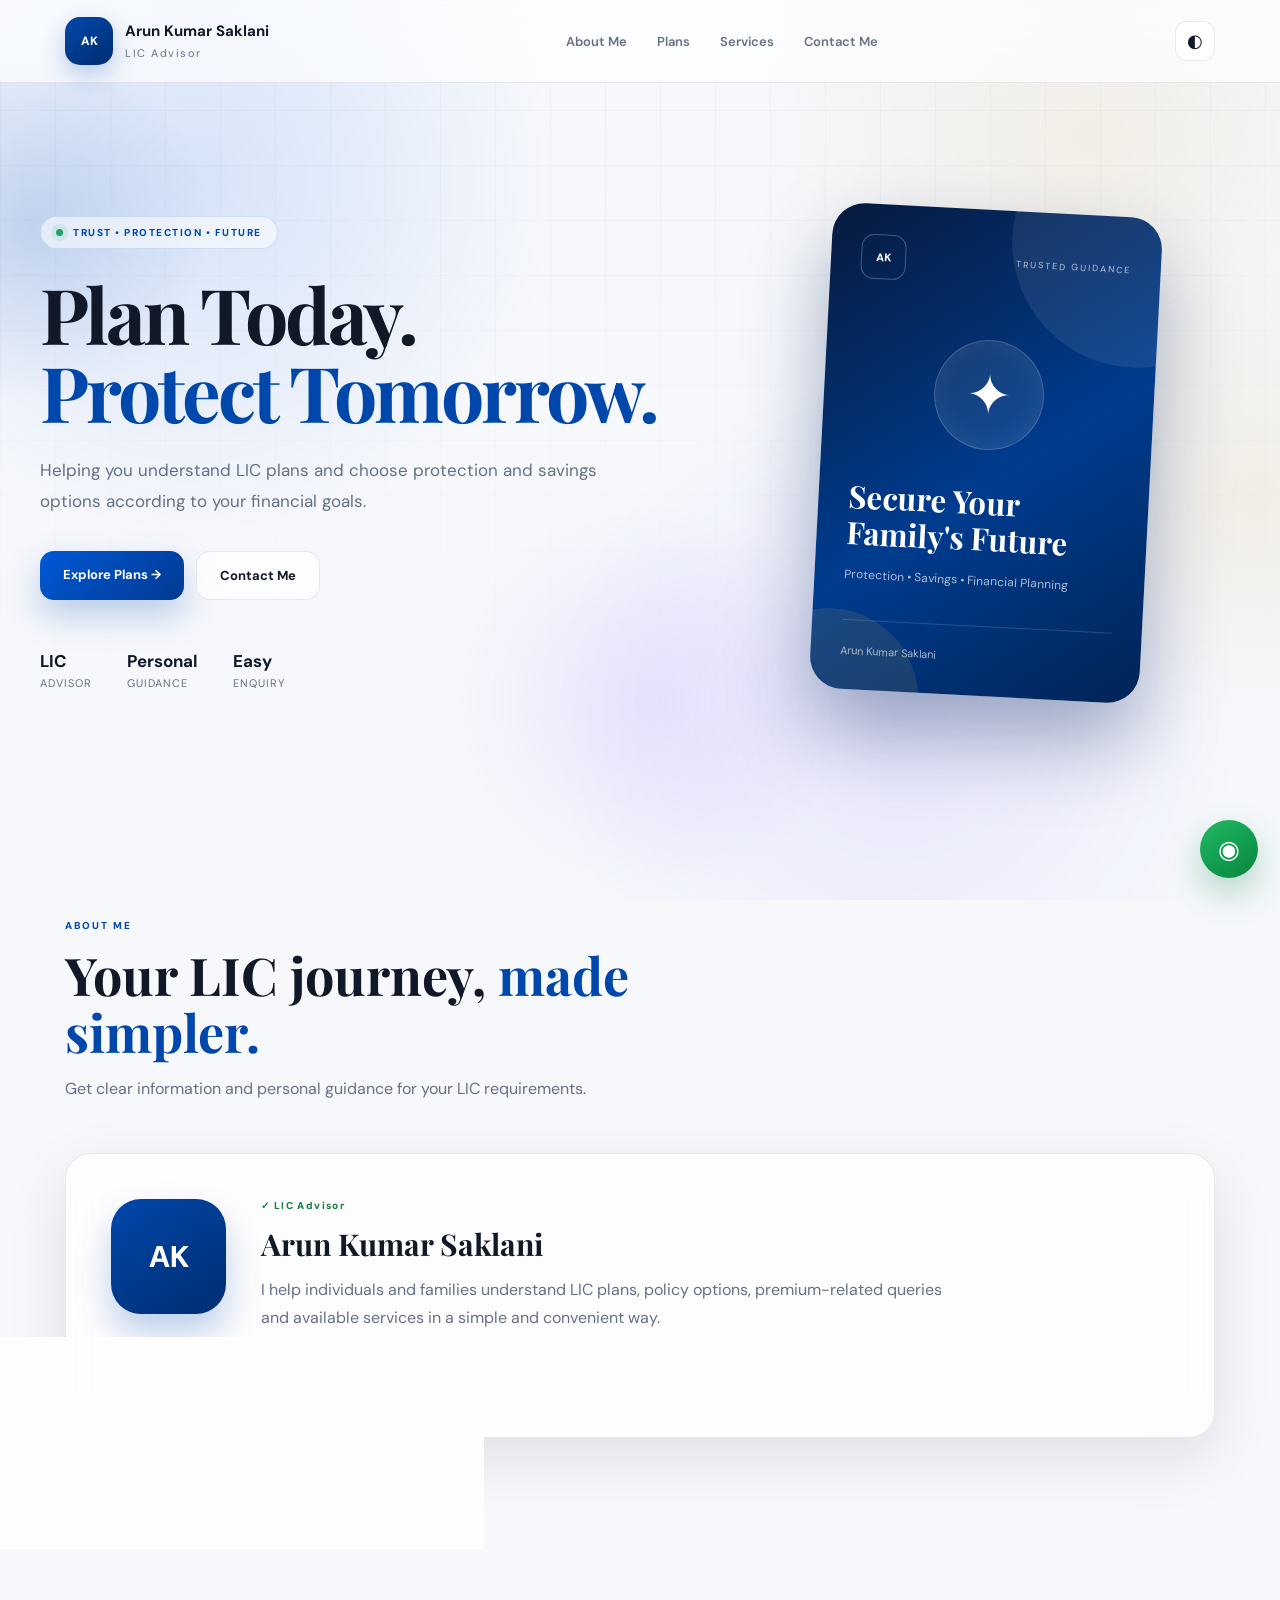
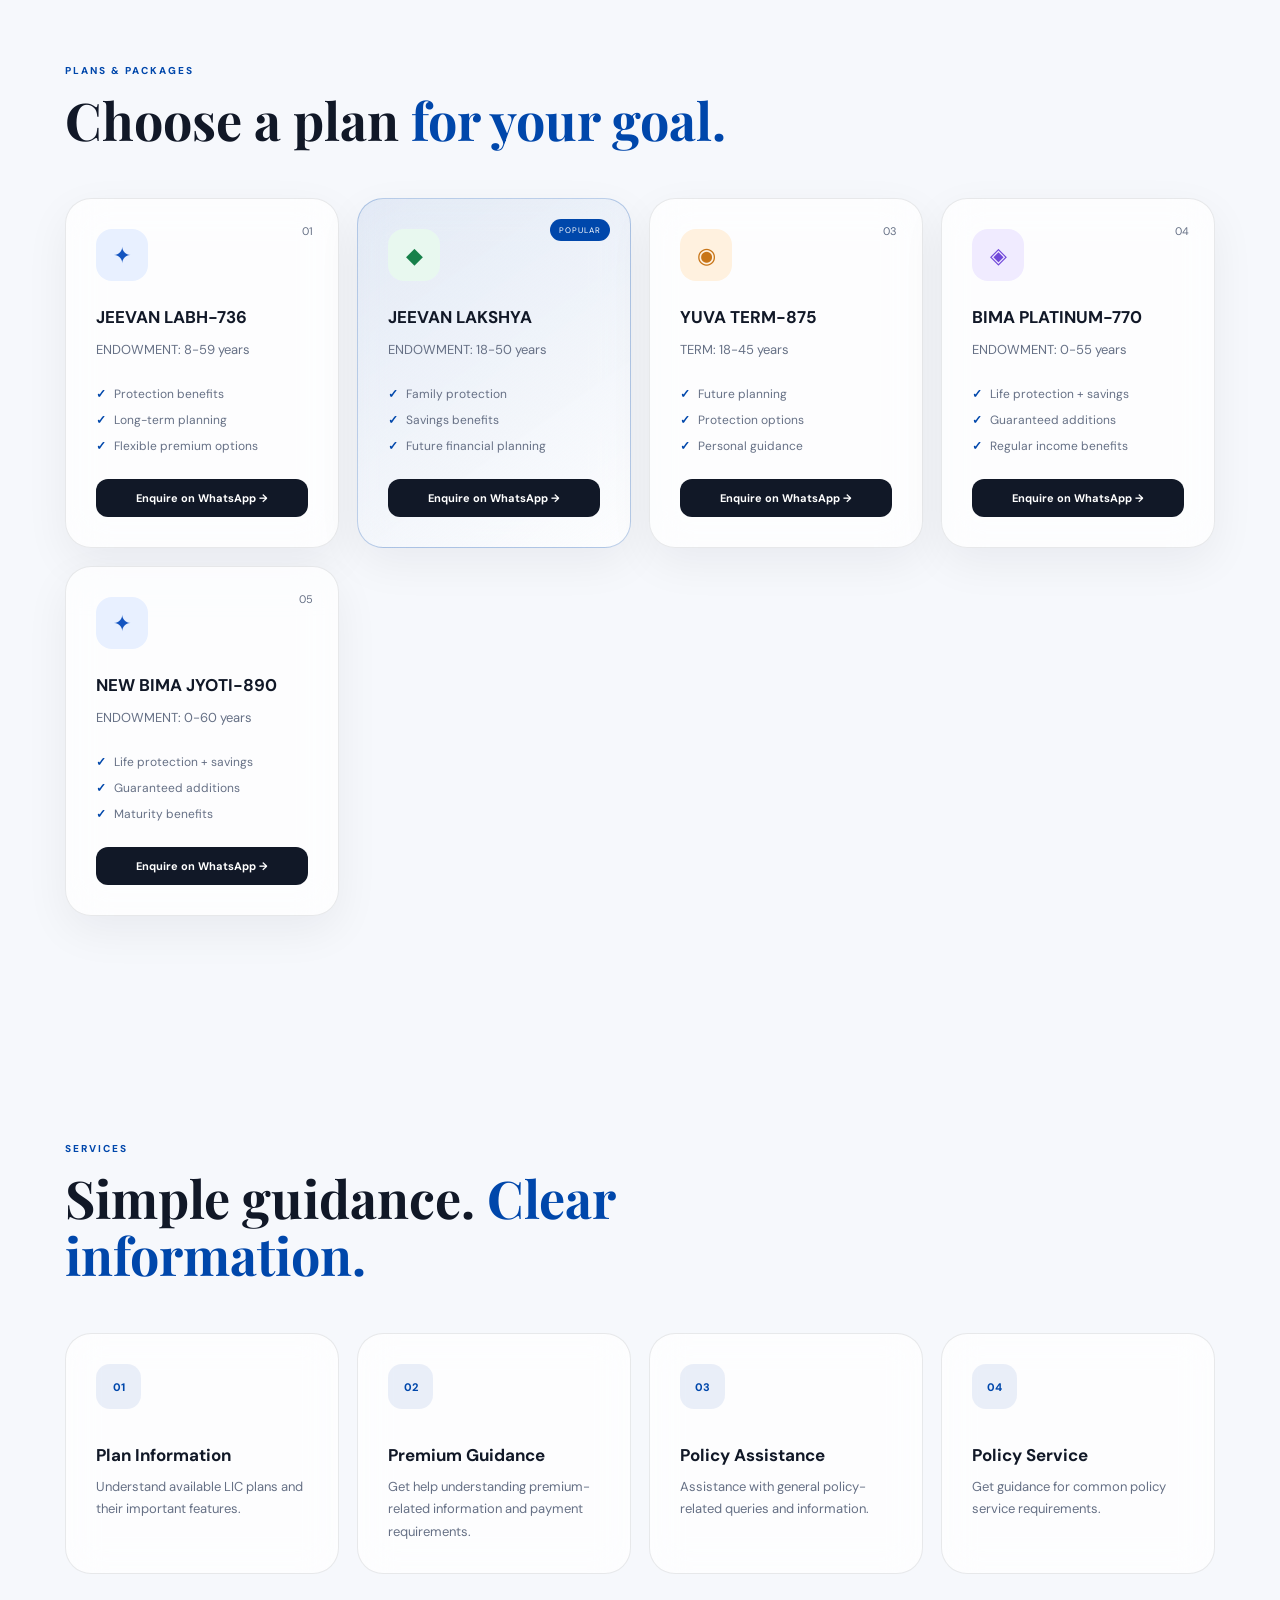
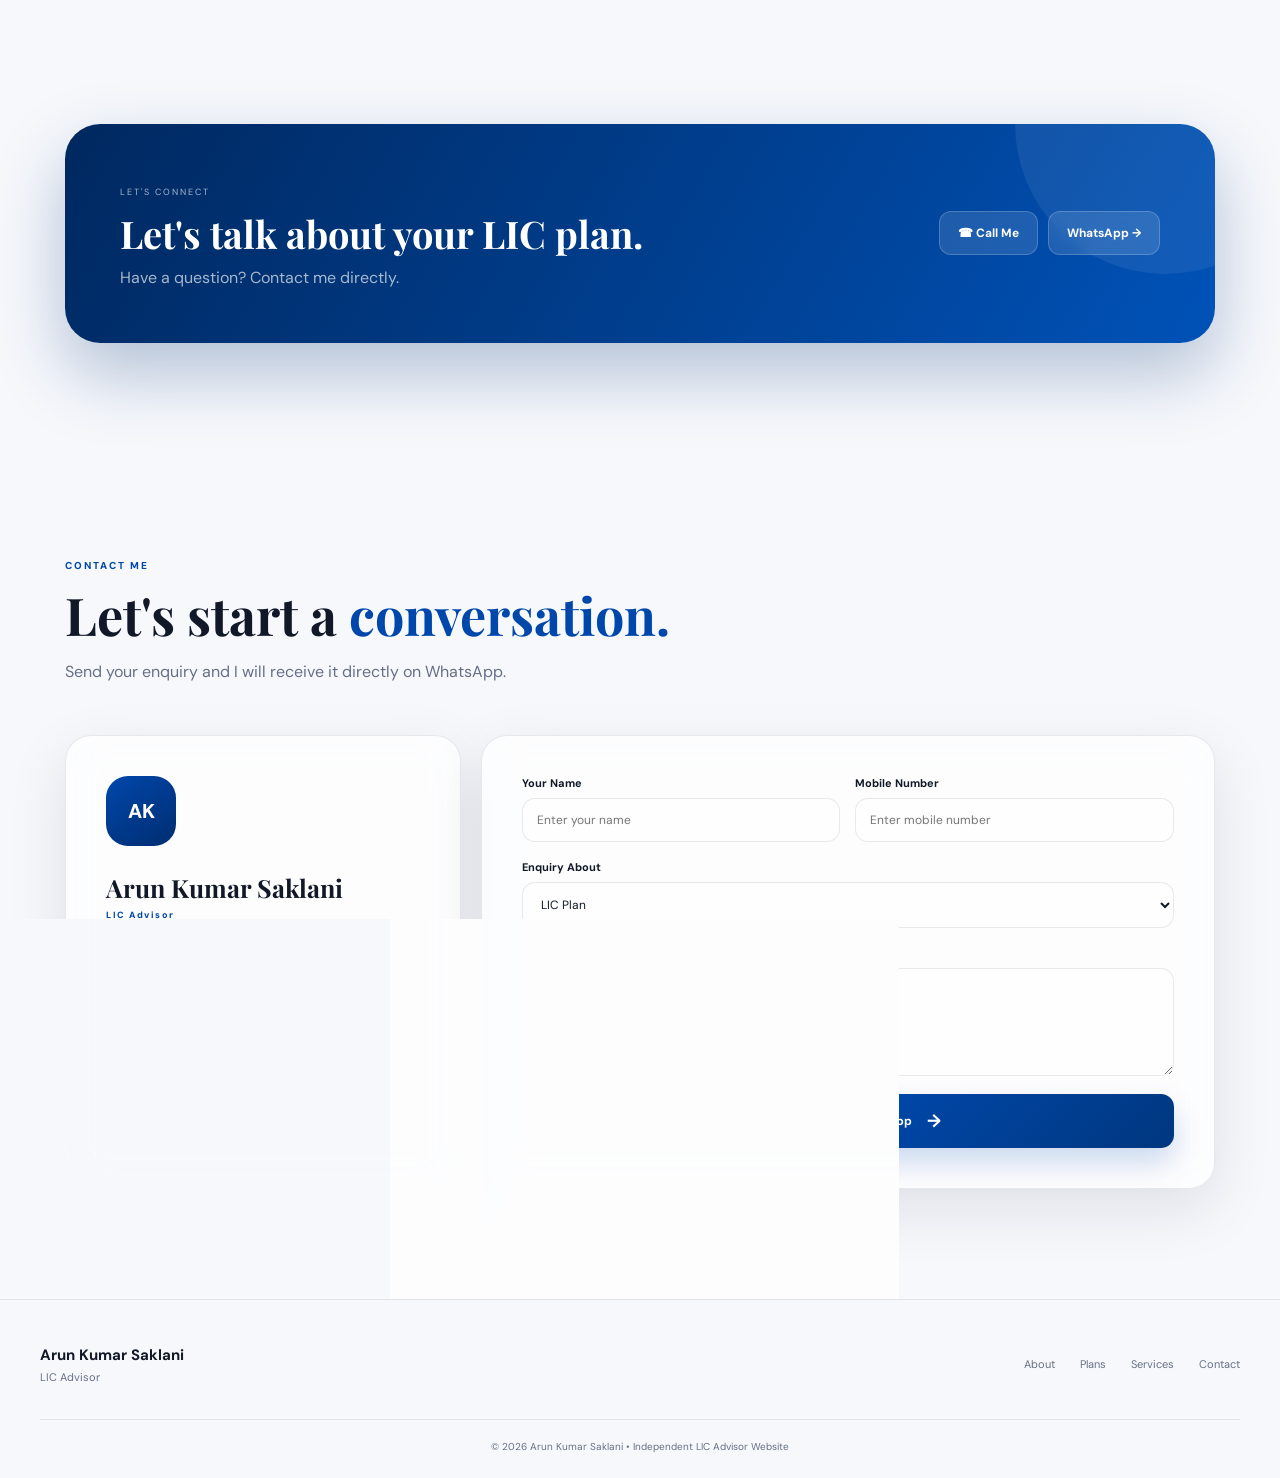
==== commit cef67463: "Add files via upload" ====
--- a/index.html
+++ b/index.html
@@ -1,307 +1,142 @@
 <!DOCTYPE html>
 <html lang="en">
-
 <head>
-
-    <meta charset="UTF-8">
-
-    <meta name="viewport"
-          content="width=device-width, initial-scale=1.0">
-
-    <meta name="description"
-          content="Arun Kumar Saklani - LIC Advisor. Get information and guidance about LIC plans, protection, savings and policy services.">
-
-    <meta name="author"
-          content="Arun Kumar Saklani">
-
-    <title>Arun Kumar Saklani | LIC Advisor</title>
-
-    <link rel="stylesheet" href="style.css">
-
+<meta charset="UTF-8">
+<meta name="viewport" content="width=device-width, initial-scale=1.0">
+
+<title>Arun Kumar Saklani | LIC Advisor</title>
+
+<link rel="stylesheet" href="style.css">
 </head>
 
-
 <body>
 
-
-<!-- =========================
-     BACKGROUND
-========================= -->
-
-<div class="bg" aria-hidden="true">
-
+<!-- Background -->
+<div class="bg">
     <div class="orb orb1"></div>
     <div class="orb orb2"></div>
     <div class="orb orb3"></div>
-
 </div>
 
 
-
-<!-- =========================
-     HEADER
-========================= -->
-
+<!-- HEADER -->
 <header class="header">
-
     <div class="nav-container">
 
-
-        <!-- BRAND -->
-
-        <a class="brand" href="#about" aria-label="About Arun Kumar Saklani">
-
-            <div class="brand-mark">
-                AK
-            </div>
+        <a class="brand" href="#about">
+            <div class="brand-mark">AK</div>
 
             <div class="brand-text">
-
-                <h2>
+                <h2>Arun Kumar Saklani</h2>
+                <span>LIC Advisor</span>
+            </div>
+        </a>
+
+        <nav id="navMenu">
+            <a href="#about">About Me</a>
+            <a href="#plans">Plans</a>
+            <a href="#services">Services</a>
+            <a href="#contact">Contact Me</a>
+        </nav>
+
+        <div class="nav-buttons">
+            <button class="theme-btn"
+                    onclick="toggleTheme()"
+                    aria-label="Toggle theme">
+                ◐
+            </button>
+
+            <button class="menu-btn"
+                    onclick="toggleMenu()"
+                    aria-label="Open menu">
+                ☰
+            </button>
+        </div>
+
+    </div>
+</header>
+
+
+<!-- HERO SECTION -->
+<section class="hero">
+
+    <div class="hero-container">
+
+        <div class="hero-content">
+
+            <div class="premium-badge">
+                <span></span>
+                TRUST • PROTECTION • FUTURE
+            </div>
+
+            <h1>
+                Plan Today.<br>
+                <strong>Protect Tomorrow.</strong>
+            </h1>
+
+            <p>
+                Helping you understand LIC plans and choose protection
+                and savings options according to your financial goals.
+            </p>
+
+            <div class="hero-buttons">
+                <a href="#plans" class="primary-btn">
+                    Explore Plans →
+                </a>
+
+                <a href="#contact" class="secondary-btn">
+                    Contact Me
+                </a>
+            </div>
+
+            <div class="hero-stats">
+
+                <div>
+                    <strong>LIC</strong>
+                    <span>Advisor</span>
+                </div>
+
+                <div>
+                    <strong>Personal</strong>
+                    <span>Guidance</span>
+                </div>
+
+                <div>
+                    <strong>Easy</strong>
+                    <span>Enquiry</span>
+                </div>
+
+            </div>
+
+        </div>
+
+
+        <div class="hero-visual">
+
+            <div class="glow-circle"></div>
+
+            <div class="security-card">
+
+                <div class="card-top">
+                    <div class="card-symbol">AK</div>
+                    <span>TRUSTED GUIDANCE</span>
+                </div>
+
+                <div class="shield">✦</div>
+
+                <h3>
+                    Secure Your<br>
+                    Family's Future
+                </h3>
+
+                <p>
+                    Protection • Savings • Financial Planning
+                </p>
+
+                <div class="card-line"></div>
+
+                <small>
                     Arun Kumar Saklani
-                </h2>
-
-                <span>
-                    LIC Advisor
-                </span>
-
-            </div>
-
-        </a>
-
-
-
-        <!-- NAVIGATION -->
-
-        <nav id="navMenu">
-
-            <a href="#about">
-                About Me
-            </a>
-
-            <a href="#plans">
-                Plans
-            </a>
-
-            <a href="#services">
-                Services
-            </a>
-
-            <a href="#contact">
-                Contact Me
-            </a>
-
-        </nav>
-
-
-
-        <!-- BUTTONS -->
-
-        <div class="nav-buttons">
-
-            <button
-                class="theme-btn"
-                onclick="toggleTheme()"
-                aria-label="Toggle theme">
-
-                ◐
-
-            </button>
-
-
-            <button
-                class="menu-btn"
-                onclick="toggleMenu()"
-                aria-label="Open menu">
-
-                ☰
-
-            </button>
-
-        </div>
-
-    </div>
-
-</header>
-
-
-
-<!-- =========================
-     HERO SECTION
-========================= -->
-
-<section class="hero">
-
-    <div class="hero-container">
-
-
-        <!-- HERO CONTENT -->
-
-        <div class="hero-content">
-
-
-            <div class="premium-badge">
-
-                <span></span>
-
-                TRUST • PROTECTION • FUTURE
-
-            </div>
-
-
-
-            <h1>
-
-                Plan Today.
-
-                <br>
-
-                <strong>
-                    Protect Tomorrow.
-                </strong>
-
-            </h1>
-
-
-
-            <p>
-
-                Get clear information and personal guidance
-                about LIC plans, protection, savings and
-                policy-related services.
-
-            </p>
-
-
-
-            <div class="hero-buttons">
-
-                <a
-                    href="#plans"
-                    class="primary-btn">
-
-                    Explore Plans →
-
-                </a>
-
-
-                <a
-                    href="#contact"
-                    class="secondary-btn">
-
-                    Contact Me
-
-                </a>
-
-            </div>
-
-
-
-            <div class="hero-stats">
-
-
-                <div>
-
-                    <strong>
-                        LIC
-                    </strong>
-
-                    <span>
-                        Advisor
-                    </span>
-
-                </div>
-
-
-                <div>
-
-                    <strong>
-                        Personal
-                    </strong>
-
-                    <span>
-                        Guidance
-                    </span>
-
-                </div>
-
-
-                <div>
-
-                    <strong>
-                        Easy
-                    </strong>
-
-                    <span>
-                        Enquiry
-                    </span>
-
-                </div>
-
-
-            </div>
-
-        </div>
-
-
-
-        <!-- HERO VISUAL -->
-
-        <div class="hero-visual">
-
-            <div class="glow-circle"></div>
-
-
-            <div class="security-card">
-
-
-                <div class="card-top">
-
-                    <div class="card-symbol">
-                        AK
-                    </div>
-
-                    <span>
-                        TRUSTED GUIDANCE
-                    </span>
-
-                </div>
-
-
-
-                <div class="shield">
-                    ✦
-                </div>
-
-
-
-                <h3>
-
-                    Secure Your
-                    <br>
-                    Family's Future
-
-                </h3>
-
-
-
-                <p>
-
-                    Protection • Savings •
-                    Financial Planning
-
-                </p>
-
-
-
-                <div class="card-line"></div>
-
-
-
-                <small>
-
-                    Arun Kumar Saklani
-
                 </small>
 
             </div>
@@ -313,112 +148,60 @@
 </section>
 
 
-
-<!-- =========================
-     ABOUT SECTION
-========================= -->
-
+<!-- ABOUT SECTION -->
 <section id="about" class="section">
 
-
     <div class="section-heading">
 
-        <span>
-            ABOUT ME
-        </span>
-
+        <span>ABOUT ME</span>
 
         <h2>
-
             Your LIC journey,
-
-            <strong>
-                made simpler.
-            </strong>
-
+            <strong>made simpler.</strong>
         </h2>
 
-
         <p>
-
             Get clear information and personal guidance
             for your LIC requirements.
-
         </p>
 
     </div>
 
 
-
     <div class="about-card">
-
 
         <div class="profile-symbol">
             AK
         </div>
 
-
-
         <div class="about-content">
 
-
             <div class="verified">
-
                 ✓ LIC Advisor
-
-            </div>
-
-
-
-            <h3>
-
+            </div>
+
+            <h3>
                 Arun Kumar Saklani
-
-            </h3>
-
-
-
-            <p>
-
-                I help individuals and families understand
-                LIC plans, policy options, premium-related
-                queries and available services in a simple
-                and convenient way.
-
-            </p>
-
-
+            </h3>
+
+            <p>
+                I help individuals and families understand LIC plans,
+                policy options, premium-related queries and available
+                services in a simple and convenient way.
+            </p>
 
             <div class="contact-mini">
 
-
                 <div>
-
-                    <span>
-                        CALL
-                    </span>
-
-                    <strong>
-                        8700973018
-                    </strong>
-
+                    <span>CALL</span>
+                    <strong>8700973018</strong>
                 </div>
 
-
-
                 <div>
-
-                    <span>
-                        WHATSAPP
-                    </span>
-
-                    <strong>
-                        8700973018
-                    </strong>
-
+                    <span>WHATSAPP</span>
+                    <strong>8700973018</strong>
                 </div>
 
-
             </div>
 
         </div>
@@ -428,406 +211,206 @@
 </section>
 
 
-
-<!-- =========================
-     PLANS SECTION
-========================= -->
-
-<section id="plans"
-         class="section plans-section">
-
+<!-- PLANS SECTION -->
+<section id="plans" class="section plans-section">
 
     <div class="section-heading">
 
-
-        <span>
-            PLANS & PACKAGES
-        </span>
-
+        <span>PLANS & PACKAGES</span>
 
         <h2>
-
-            Explore available
-
-            <strong>
-                LIC plans.
-            </strong>
-
+            Choose a plan
+            <strong>for your goal.</strong>
         </h2>
 
-
-        <p>
-
-            Contact me to understand plan features,
-            eligibility and premium details.
-
-        </p>
-
-    </div>
-
+    </div>
 
 
     <div class="plans-grid">
 
 
-
-        <!-- PLAN 01 -->
-
+        <!-- PACKAGE 1 -->
         <article class="plan-card">
-
 
             <div class="plan-icon blue">
                 ✦
             </div>
 
-
             <div class="plan-number">
                 01
             </div>
 
-
             <h3>
                 JEEVAN LABH-736
             </h3>
 
-
-            <p>
-                ENDOWMENT • 8–59 years
-            </p>
-
+            <p>
+                ENDOWMENT: 8-59 years
+            </p>
 
             <ul>
-
-                <li>
-                    Protection benefits
-                </li>
-
-                <li>
-                    Long-term planning
-                </li>
-
-                <li>
-                    Premium options
-                </li>
-
+                <li>Protection benefits</li>
+                <li>Long-term planning</li>
+                <li>Flexible premium options</li>
             </ul>
 
-
-            <button
-                onclick="planMessage('JEEVAN LABH-736')">
-
+            <button onclick="planMessage('JEEVAN LABH-736')">
                 Enquire on WhatsApp →
-
             </button>
 
         </article>
 
 
-
-        <!-- PLAN 02 -->
-
+        <!-- PACKAGE 2 -->
         <article class="plan-card featured">
-
 
             <div class="popular">
                 POPULAR
             </div>
 
-
             <div class="plan-icon green">
                 ◆
             </div>
 
-
             <div class="plan-number">
                 02
             </div>
 
-
             <h3>
                 JEEVAN LAKSHYA
             </h3>
 
-
-            <p>
-                ENDOWMENT • 18–50 years
-            </p>
-
+            <p>
+                ENDOWMENT: 18-50 years
+            </p>
 
             <ul>
-
-                <li>
-                    Family protection
-                </li>
-
-                <li>
-                    Savings benefits
-                </li>
-
-                <li>
-                    Future planning
-                </li>
-
+                <li>Family protection</li>
+                <li>Savings benefits</li>
+                <li>Future financial planning</li>
             </ul>
 
-
-            <button
-                onclick="planMessage('JEEVAN LAKSHYA')">
-
+            <button onclick="planMessage('JEEVAN LAKSHYA')">
                 Enquire on WhatsApp →
-
             </button>
 
         </article>
 
 
-
-        <!-- PLAN 03 -->
-
+        <!-- PACKAGE 3 -->
         <article class="plan-card">
 
+            <div class="plan-icon orange">
+                ◉
+            </div>
+
+            <div class="plan-number">
+                03
+            </div>
+
+            <h3>
+                YUVA TERM-875
+            </h3>
+
+            <p>
+                TERM: 18-45 years
+            </p>
+
+            <ul>
+                <li>Future planning</li>
+                <li>Protection options</li>
+                <li>Personal guidance</li>
+            </ul>
+
+            <button onclick="planMessage('YUVA TERM-875')">
+                Enquire on WhatsApp →
+            </button>
+
+        </article>
+
+
+        <!-- PACKAGE 4 -->
+        <article class="plan-card">
 
             <div class="plan-icon purple">
                 ◈
             </div>
 
-
-            <div class="plan-number">
-                03
-            </div>
-
-
-            <h3>
-                BIMA PLATINUM-770
-            </h3>
-
-
-            <p>
-                ENDOWMENT • 0–55 years
-            </p>
-
-
-            <ul>
-
-                <li>
-                    Life protection + savings
-                </li>
-
-                <li>
-                    Guaranteed additions
-                </li>
-
-                <li>
-                    Income benefits
-                </li>
-
-            </ul>
-
-
-            <button
-                onclick="planMessage('BIMA PLATINUM-770')">
-
-                Enquire on WhatsApp →
-
-            </button>
-
-        </article>
-
-
-
-        <!-- PLAN 04 -->
-
-        <article class="plan-card">
-
-
-            <div class="plan-icon orange">
-                ◉
-            </div>
-
-
             <div class="plan-number">
                 04
             </div>
 
-
-            <h3>
-                YUVA TERM-875
-            </h3>
-
-
-            <p>
-                TERM • 18–45 years
-            </p>
-
+            <h3>
+                BIMA PLATINUM-770
+            </h3>
+
+            <p>
+                ENDOWMENT: 0-55 years
+            </p>
 
             <ul>
-
-                <li>
-                    Future planning
-                </li>
-
-                <li>
-                    Protection options
-                </li>
-
-                <li>
-                    Personal guidance
-                </li>
-
+                <li>Life protection + savings</li>
+                <li>Guaranteed additions</li>
+                <li>Regular income benefits</li>
             </ul>
 
-
-            <button
-                onclick="planMessage('YUVA TERM-875')">
-
+            <button onclick="planMessage('BIMA PLATINUM-770')">
                 Enquire on WhatsApp →
-
             </button>
 
         </article>
 
 
-
-        <!-- PLAN 05 -->
-
+        <!-- PACKAGE 5 -->
         <article class="plan-card">
 
-
-            <div class="plan-icon purple">
-                ◈
-            </div>
-
+            <div class="plan-icon blue">
+                ✦
+            </div>
 
             <div class="plan-number">
                 05
             </div>
 
-
             <h3>
                 NEW BIMA JYOTI-890
             </h3>
 
-
-            <p>
-                ENDOWMENT • 0–60 years
-            </p>
-
+            <p>
+                ENDOWMENT: 0-60 years
+            </p>
 
             <ul>
-
-                <li>
-                    Life protection + savings
-                </li>
-
-                <li>
-                    Guaranteed additions
-                </li>
-
-                <li>
-                    Maturity benefits
-                </li>
-
+                <li>Life protection + savings</li>
+                <li>Guaranteed additions</li>
+                <li>Maturity benefits</li>
             </ul>
 
-
-            <button
-                onclick="planMessage('NEW BIMA JYOTI-890')">
-
+            <button onclick="planMessage('NEW BIMA JYOTI-890')">
                 Enquire on WhatsApp →
-
             </button>
 
         </article>
 
 
-
-        <!-- PLAN 06 -->
-
-        <article class="plan-card">
-
-
-            <div class="plan-icon blue">
-                ✦
-            </div>
-
-
-            <div class="plan-number">
-                06
-            </div>
-
-
-            <h3>
-                CUSTOM LIC GUIDANCE
-            </h3>
-
-
-            <p>
-                PLAN INFORMATION
-            </p>
-
-
-            <ul>
-
-                <li>
-                    Understand available options
-                </li>
-
-                <li>
-                    Discuss your requirements
-                </li>
-
-                <li>
-                    Get personal guidance
-                </li>
-
-            </ul>
-
-
-            <button
-                onclick="planMessage('LIC Plan Guidance')">
-
-                Enquire on WhatsApp →
-
-            </button>
-
-        </article>
-
-
     </div>
 
 </section>
 
 
-
-<!-- =========================
-     SERVICES
-========================= -->
-
-<section id="services"
-         class="section">
-
+<!-- SERVICES SECTION -->
+<section id="services" class="section">
 
     <div class="section-heading">
 
-
-        <span>
-            SERVICES
-        </span>
-
+        <span>SERVICES</span>
 
         <h2>
-
             Simple guidance.
-
-            <strong>
-                Clear information.
-            </strong>
-
+            <strong>Clear information.</strong>
         </h2>
 
-
-    </div>
-
+    </div>
 
 
     <div class="services-grid">
@@ -844,14 +427,11 @@
             </h3>
 
             <p>
-
-                Understand available LIC plans
-                and their important features.
-
-            </p>
-
-        </div>
-
+                Understand available LIC plans and their
+                important features.
+            </p>
+
+        </div>
 
 
         <div class="service-card">
@@ -865,14 +445,11 @@
             </h3>
 
             <p>
-
-                Get help understanding
-                premium-related information.
-
-            </p>
-
-        </div>
-
+                Get help understanding premium-related
+                information and payment requirements.
+            </p>
+
+        </div>
 
 
         <div class="service-card">
@@ -886,14 +463,11 @@
             </h3>
 
             <p>
-
-                Assistance with general
-                policy-related queries.
-
-            </p>
-
-        </div>
-
+                Assistance with general policy-related
+                queries and information.
+            </p>
+
+        </div>
 
 
         <div class="service-card">
@@ -907,10 +481,8 @@
             </h3>
 
             <p>
-
-                Get guidance for common
-                policy service requirements.
-
+                Get guidance for common policy service
+                requirements.
             </p>
 
         </div>
@@ -921,193 +493,113 @@
 </section>
 
 
-
-<!-- =========================
-     CTA
-========================= -->
-
+<!-- CTA SECTION -->
 <section class="cta-section">
 
-
     <div class="cta-card">
 
-
         <div>
-
 
             <span>
                 LET'S CONNECT
             </span>
 
-
             <h2>
-
                 Let's talk about
-
-                <strong>
-                    your LIC plan.
-                </strong>
-
+                <strong>your LIC plan.</strong>
             </h2>
 
-
-            <p>
-
-                Have a question?
-                Contact me directly.
-
-            </p>
-
-
-        </div>
-
+            <p>
+                Have a question? Contact me directly.
+            </p>
+
+        </div>
 
 
         <div class="cta-buttons">
 
-
             <a href="tel:8700973018">
-
                 ☎ Call Me
-
             </a>
 
-
-
-            <a
-                href="https://wa.me/918700973018"
-                target="_blank"
-                rel="noopener noreferrer">
-
+            <a href="https://wa.me/918700973018"
+               target="_blank">
                 WhatsApp →
-
             </a>
 
-
-        </div>
-
+        </div>
 
     </div>
 
 </section>
 
 
-
-<!-- =========================
-     CONTACT
-========================= -->
-
-<section id="contact"
-         class="section contact-section">
-
+<!-- CONTACT SECTION -->
+<section id="contact" class="section contact-section">
 
     <div class="section-heading">
-
 
         <span>
             CONTACT ME
         </span>
 
-
         <h2>
-
             Let's start a
-
-            <strong>
-                conversation.
-            </strong>
-
+            <strong>conversation.</strong>
         </h2>
 
-
         <p>
-
-            Send your enquiry and it will open
-            directly in WhatsApp.
-
+            Send your enquiry and I will receive it directly
+            on WhatsApp.
         </p>
 
-
-    </div>
-
+    </div>
 
 
     <div class="contact-grid">
 
 
-        <!-- CONTACT INFORMATION -->
-
+        <!-- CONTACT CARD -->
         <div class="contact-card">
-
 
             <div class="contact-logo">
                 AK
             </div>
 
-
             <h3>
                 Arun Kumar Saklani
             </h3>
-
 
             <span class="agent-label">
                 LIC Advisor
             </span>
 
 
-
             <div class="contact-details">
 
 
                 <a href="tel:8700973018">
 
-
-                    <span>
-                        ☎
-                    </span>
-
+                    <span>☎</span>
 
                     <div>
-
-                        <small>
-                            CALL
-                        </small>
-
-                        <strong>
-                            8700973018
-                        </strong>
-
+                        <small>CALL</small>
+                        <strong>8700973018</strong>
                     </div>
 
-
                 </a>
 
 
-
-                <a
-                    href="https://wa.me/918700973018"
-                    target="_blank"
-                    rel="noopener noreferrer">
-
-
-                    <span>
-                        ◉
-                    </span>
-
+                <a href="https://wa.me/918700973018"
+                   target="_blank">
+
+                    <span>◉</span>
 
                     <div>
-
-                        <small>
-                            WHATSAPP
-                        </small>
-
-                        <strong>
-                            8700973018
-                        </strong>
-
+                        <small>WHATSAPP</small>
+                        <strong>8700973018</strong>
                     </div>
 
-
                 </a>
 
 
@@ -1116,12 +608,9 @@
         </div>
 
 
-
         <!-- CONTACT FORM -->
-
-        <form
-            class="contact-form"
-            onsubmit="sendMessage(event)">
+        <form class="contact-form"
+              onsubmit="sendMessage(event)">
 
 
             <div class="form-row">
@@ -1129,92 +618,71 @@
 
                 <div class="input-group">
 
-
-                    <label for="name">
+                    <label>
                         Your Name
                     </label>
-
 
                     <input
                         type="text"
                         id="name"
                         placeholder="Enter your name"
-                        autocomplete="name"
                         required>
 
-
                 </div>
 
 
-
                 <div class="input-group">
 
-
-                    <label for="mobile">
+                    <label>
                         Mobile Number
                     </label>
-
 
                     <input
                         type="tel"
                         id="mobile"
                         placeholder="Enter mobile number"
-                        autocomplete="tel"
                         required>
 
-
                 </div>
 
 
             </div>
 
 
-
             <div class="input-group">
 
-
-                <label for="enquiry">
+                <label>
                     Enquiry About
                 </label>
 
-
                 <select id="enquiry">
-
 
                     <option>
                         LIC Plan
                     </option>
 
-
                     <option>
                         Premium
                     </option>
 
-
                     <option>
                         Policy
                     </option>
 
-
                     <option>
                         General Enquiry
                     </option>
 
-
                 </select>
 
-
-            </div>
-
+            </div>
 
 
             <div class="input-group">
 
-
-                <label for="message">
+                <label>
                     Message
                 </label>
-
 
                 <textarea
                     id="message"
@@ -1222,159 +690,93 @@
                     placeholder="Write your enquiry..."
                     required></textarea>
 
-
-            </div>
-
+            </div>
 
 
             <button
                 class="send-btn"
                 type="submit">
 
-
                 Send Enquiry on WhatsApp
-
-
-                <span>
-                    →
-                </span>
-
+                <span>→</span>
 
             </button>
 
 
         </form>
 
-
     </div>
 
 </section>
 
 
-
-<!-- =========================
-     DISCLAIMER
-========================= -->
-
-<section class="disclaimer-section">
-
-    <div class="disclaimer">
-
-        <strong>
-            Important Information
-        </strong>
-
-        <p>
-
-            This website is for general information
-            and enquiry purposes. Plan features,
-            eligibility, premiums, benefits and terms
-            are subject to applicable LIC rules and
-            policy conditions. Please verify the latest
-            official information before making any
-            financial decision.
-
-        </p>
-
-    </div>
-
-</section>
-
-
-
-<!-- =========================
-     FOOTER
-========================= -->
-
+<!-- FOOTER -->
 <footer>
 
-
     <div class="footer-inner">
 
 
         <div>
 
-
             <h3>
                 Arun Kumar Saklani
             </h3>
 
-
             <p>
                 LIC Advisor
             </p>
 
-
-        </div>
-
+        </div>
 
 
         <div class="footer-right">
-
 
             <a href="#about">
                 About
             </a>
 
-
             <a href="#plans">
                 Plans
             </a>
 
-
             <a href="#services">
                 Services
             </a>
 
-
             <a href="#contact">
                 Contact
             </a>
 
-
-        </div>
-
-
-    </div>
-
+        </div>
+
+
+    </div>
 
 
     <div class="copyright">
 
-        © 2026 Arun Kumar Saklani •
-        Independent LIC Advisor Website
-
-    </div>
-
+        © 2026 Arun Kumar Saklani
+        • Independent LIC Advisor Website
+
+    </div>
 
 </footer>
 
 
-
-<!-- =========================
-     FLOATING WHATSAPP
-========================= -->
-
+<!-- FLOATING WHATSAPP -->
 <a
     class="floating-whatsapp"
     href="https://wa.me/918700973018"
     target="_blank"
-    rel="noopener noreferrer"
-    aria-label="Contact on WhatsApp">
+    aria-label="WhatsApp">
 
     ◉
 
 </a>
 
 
-
-<!-- =========================
-     JAVASCRIPT
-========================= -->
-
+<!-- JAVASCRIPT -->
 <script src="script.js"></script>
 
-
 </body>
-
-</html>
+</html>
